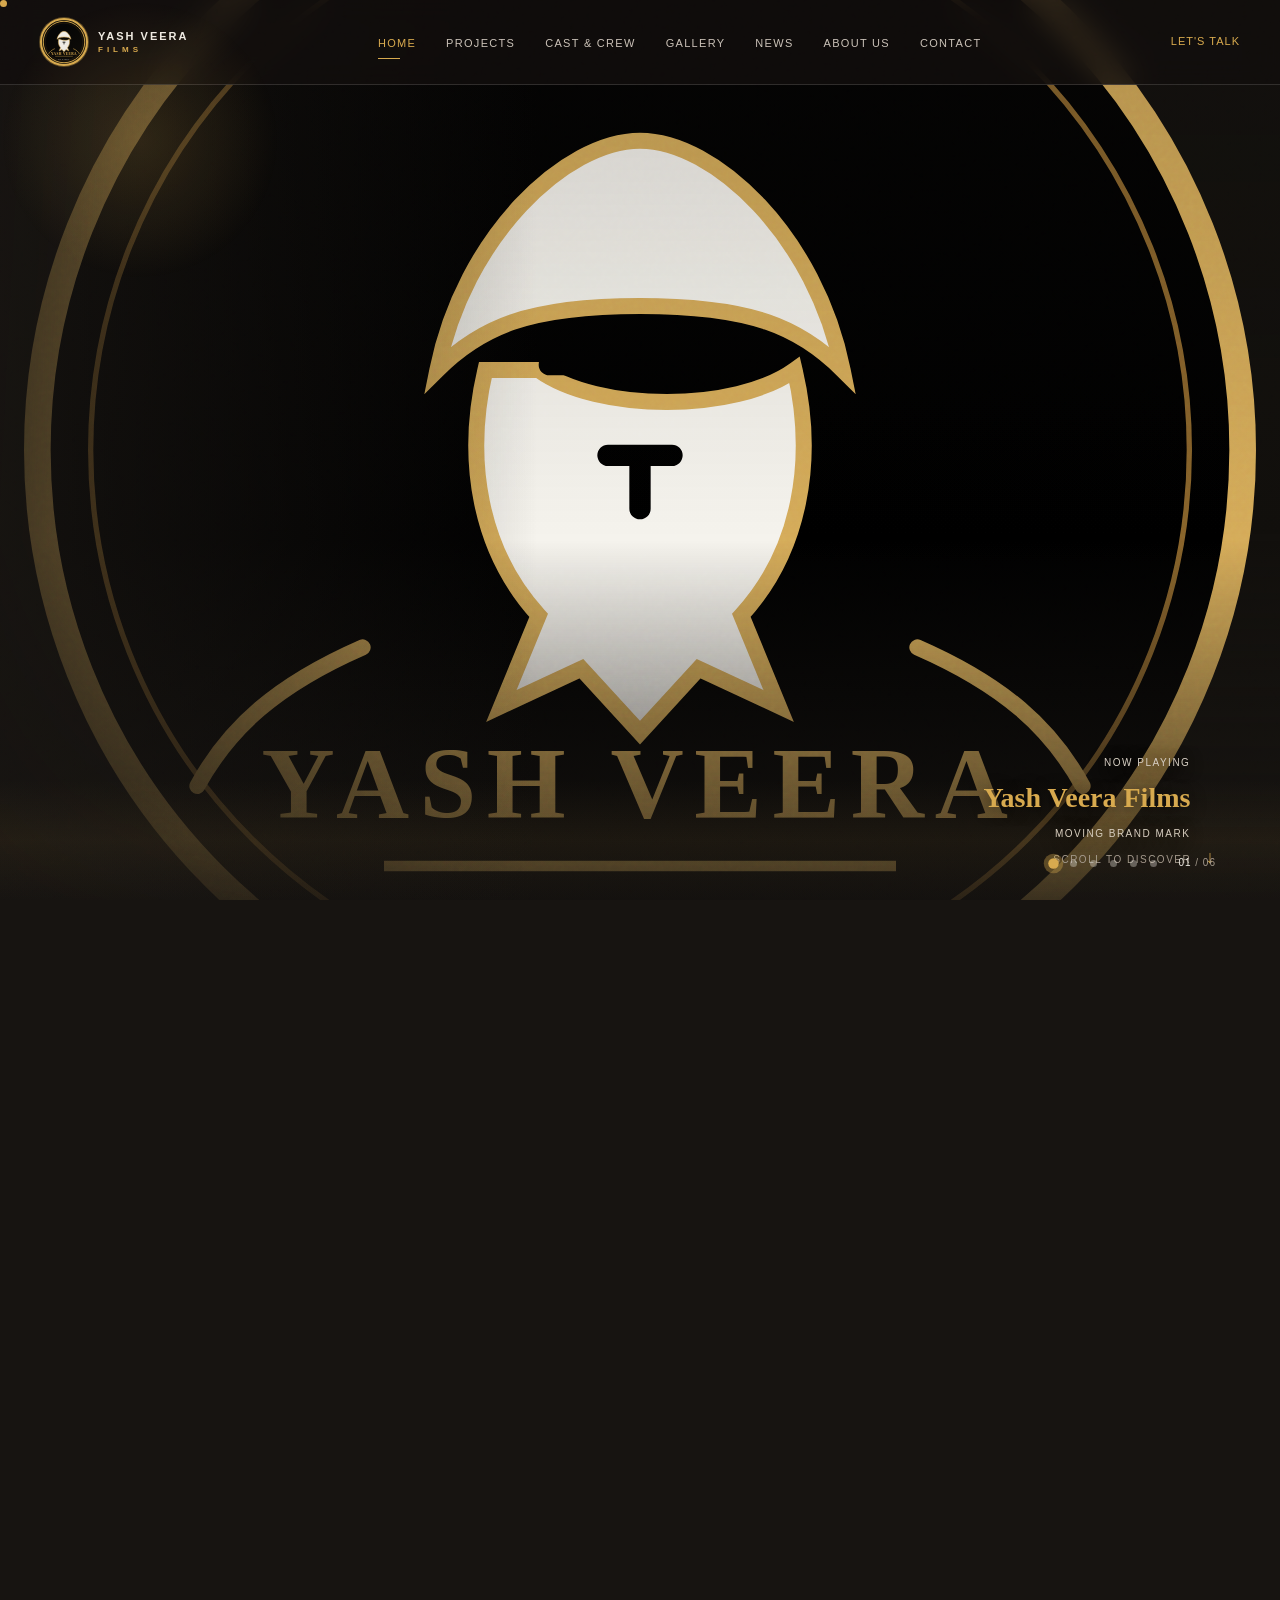
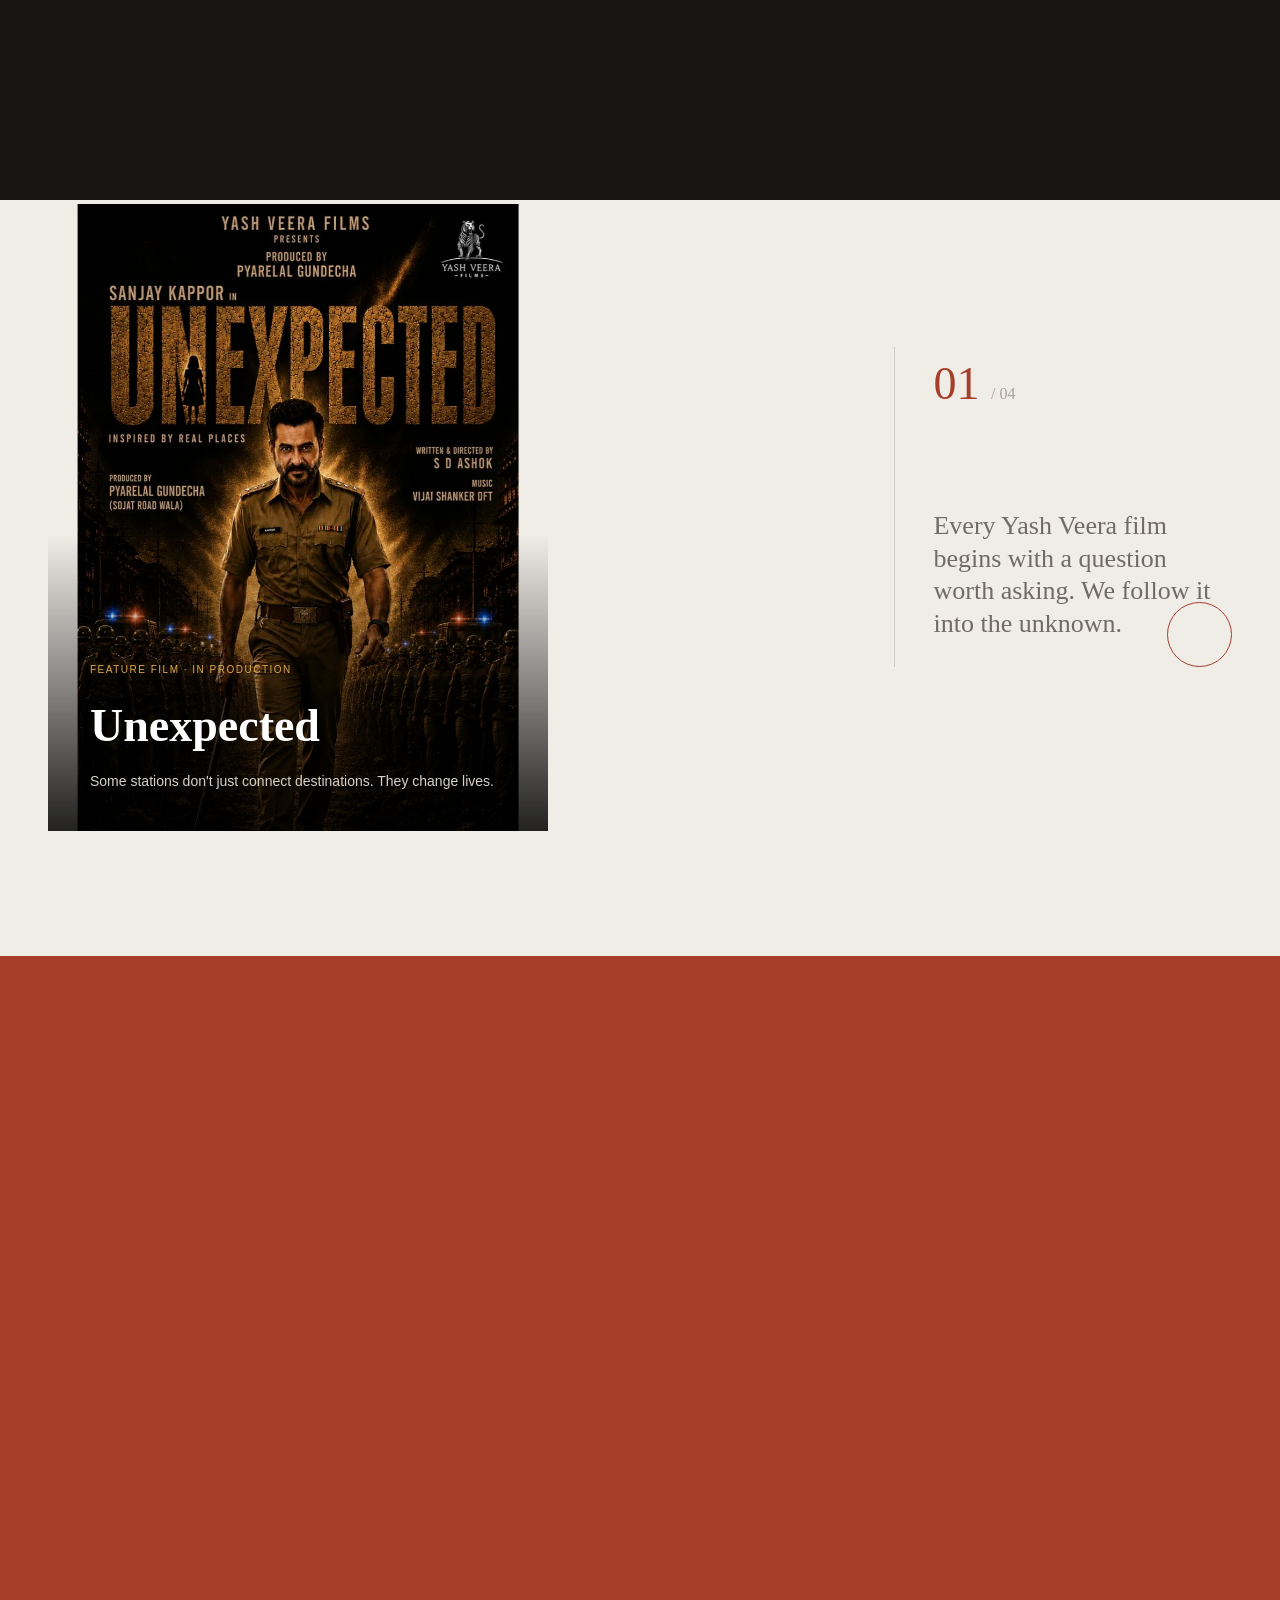
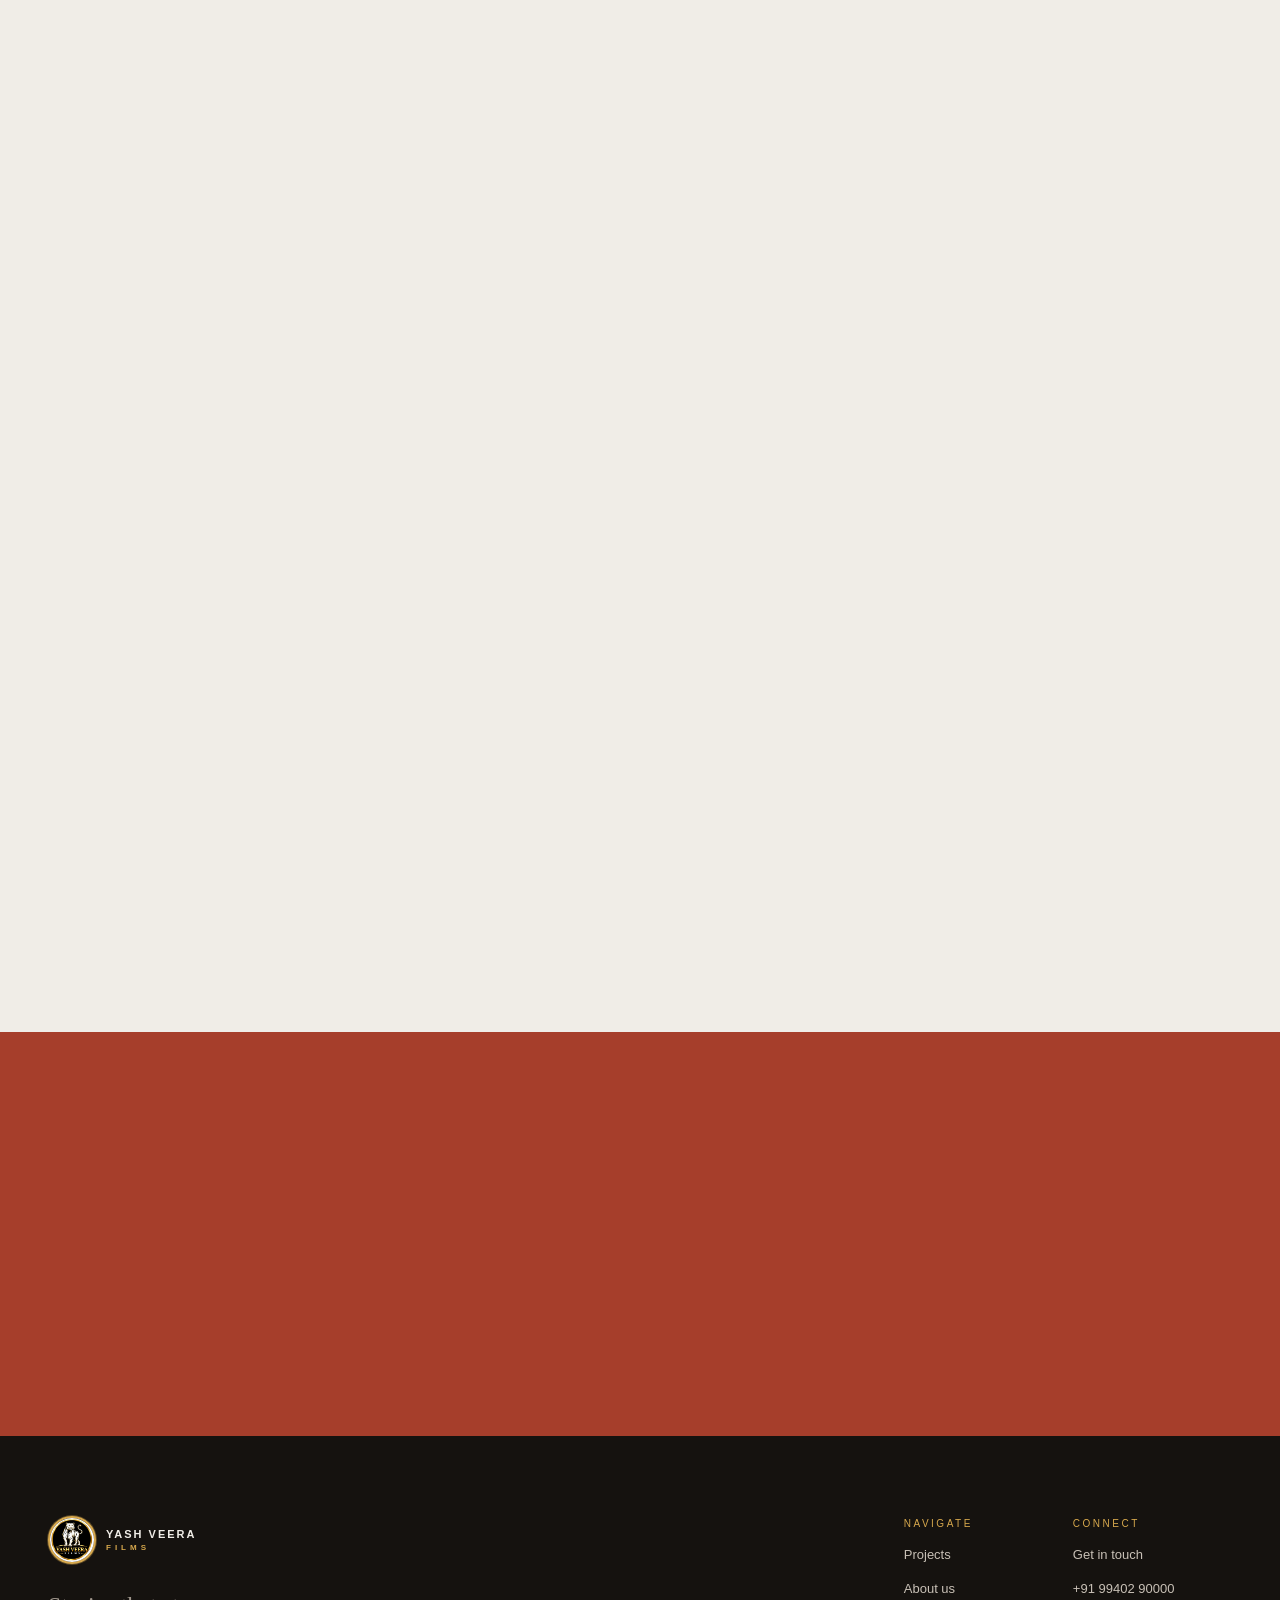
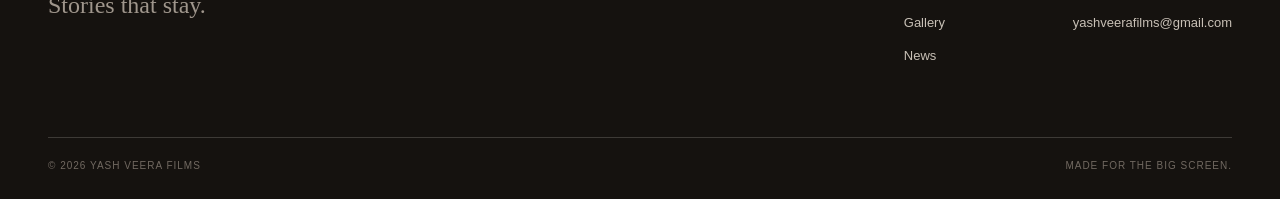
==== index.html @ 4c2dfd3a "Update image styles to fit without cropping" ====
<!DOCTYPE html>
<html lang="en">
<head>
    <meta charset="UTF-8">
    <meta name="viewport" content="width=device-width, initial-scale=1.0">
    <meta http-equiv="Content-Security-Policy" content="default-src 'self'; connect-src 'self' https://api.web3forms.com; style-src 'self' 'unsafe-inline' https://fonts.googleapis.com; font-src 'self' https://fonts.gstatic.com; img-src 'self' data:; media-src 'self'; script-src 'self' 'unsafe-inline';">
    <meta name="referrer" content="strict-origin-when-cross-origin">
    <!-- ═══ PRIMARY SEO ═══ -->
    <title>Yash Veera Films | #1 Indian Film Production Company Chennai | Pyarelal Gundecha</title>
    <meta name="description" content="Yash Veera Films — India's bold film production company founded by Pyarelal Gundecha, Chennai. Producing Tamil & Pan-India blockbusters: Unexpected (2026), Ratna, Balu Thambi Manasile, Expected ft. Esther Anil. Stories that stay.">
    <meta name="keywords" content="Indian film production company, film production company India, Tamil film production company Chennai, best film production company India, top film production company India, Yash Veera Films, yashveerafilms, Pyarelal Gundecha, Pyarelal Gundecha producer Chennai, Pan-India film producer, Tamil film producer, Tamil Film Producers Council, IMPPA member, Unexpected film 2026, Expected film Esther Anil, Ratna Tamil film 1998, Balu Thambi Manasile, Sanjay Kapoor film 2026, Vairamuthu lyricist, Vijay Shankar music director, Ashok SD director, Garudavega Anji cinematographer, Esther Anil new film, Spencer Plaza Chennai production house, Indian cinema 2026, Pan India films, stories that stay">
    <meta name="author" content="Yash Veera Films">
    <meta name="robots" content="index, follow, max-snippet:-1, max-image-preview:large, max-video-preview:-1">
    <meta name="googlebot" content="index, follow, max-snippet:-1, max-image-preview:large, max-video-preview:-1">
    <!-- ═══ GEO ═══ -->
    <meta name="geo.region" content="IN-TN">
    <meta name="geo.placename" content="Chennai, Tamil Nadu, India">
    <meta name="geo.position" content="13.0613;80.2733">
    <meta name="ICBM" content="13.0613, 80.2733">
    <!-- ═══ OPEN GRAPH ═══ -->
    <meta property="og:title" content="Yash Veera Films | Indian Film Production Company | Chennai">
    <meta property="og:description" content="Yash Veera Films — leading Indian film production company founded by Pyarelal Gundecha, producing bold Tamil & Pan-India feature films. Stories that stay.">
    <meta property="og:image" content="https://yashveerafilms.com/assets/images/brand/yash-veera-films-logo.webp">
    <meta property="og:image:width" content="1200">
    <meta property="og:image:height" content="630">
    <meta property="og:image:alt" content="Yash Veera Films — Indian Film Production Company, Chennai">
    <meta property="og:type" content="website">
    <meta property="og:site_name" content="Yash Veera Films">
    <meta property="og:locale" content="en_IN">
    <meta property="og:url" content="https://yashveerafilms.com/">
    <!-- ═══ TWITTER ═══ -->
    <meta name="twitter:card" content="summary_large_image">
    <meta name="twitter:site" content="@yashveerafilms">
    <meta name="twitter:title" content="Yash Veera Films | Indian Film Production Company | Chennai">
    <meta name="twitter:description" content="Yash Veera Films — leading Indian film production company founded by Pyarelal Gundecha. Bold Tamil & Pan-India cinema.">
    <meta name="twitter:image" content="https://yashveerafilms.com/assets/images/brand/yash-veera-films-logo.webp">
    <meta name="twitter:image:alt" content="Yash Veera Films logo">
    <link rel="canonical" href="https://yashveerafilms.com/">
    <!-- ═══ STRUCTURED DATA ═══ -->
    <script type="application/ld+json">
    {
      "@context": "https://schema.org",
      "@graph": [
        {
          "@type": ["Organization", "LocalBusiness"],
          "@id": "https://yashveerafilms.com/#organization",
          "name": "Yash Veera Films",
          "alternateName": ["yashveerafilms", "Yash Veera Film", "YVF"],
          "url": "https://yashveerafilms.com",
          "logo": {
            "@type": "ImageObject",
            "url": "https://yashveerafilms.com/assets/images/brand/yash-veera-films-logo.webp",
            "width": 400,
            "height": 400
          },
          "image": "https://yashveerafilms.com/assets/images/brand/yash-veera-films-logo.webp",
          "description": "Yash Veera Films is a leading Indian film production company founded by Pyarelal Gundecha in Chennai. We produce bold Tamil and Pan-India feature films — stories that stay.",
          "foundingDate": "1994",
          "numberOfEmployees": {"@type": "QuantitativeValue", "value": 30},
          "founder": {
            "@type": "Person",
            "@id": "https://yashveerafilms.com/about.html#pyarelal-gundecha",
            "name": "Pyarelal Gundecha",
            "jobTitle": "Film Producer & Founder",
            "description": "Pyarelal Gundecha is a veteran Indian film producer with 30+ years of experience, founder of Yash Veera Films, and Executive Committee Member of IMPPA and Tamil Film Producers Council.",
            "memberOf": [
              {"@type": "Organization", "name": "Indian Motion Picture Producers' Association", "alternateName": "IMPPA"},
              {"@type": "Organization", "name": "Tamil Film Producers Council"}
            ]
          },
          "address": {
            "@type": "PostalAddress",
            "streetAddress": "No.G 133, Ground Floor, Phase 3, Spencer Plaza, Anna Salai",
            "addressLocality": "Chennai",
            "addressRegion": "Tamil Nadu",
            "postalCode": "600002",
            "addressCountry": "IN"
          },
          "geo": {
            "@type": "GeoCoordinates",
            "latitude": 13.0613,
            "longitude": 80.2733
          },
          "telephone": "+91-99402-90000",
          "email": "yashveerafilms@gmail.com",
          "contactPoint": {
            "@type": "ContactPoint",
            "telephone": "+91-99402-90000",
            "email": "yashveerafilms@gmail.com",
            "contactType": "business inquiries",
            "availableLanguage": ["English", "Tamil", "Hindi"]
          },
          "areaServed": {"@type": "Country", "name": "India"},
          "knowsAbout": ["Film Production", "Tamil Cinema", "Pan-India Films", "Indian Cinema"],
          "hasOfferCatalog": {
            "@type": "OfferCatalog",
            "name": "Feature Films by Yash Veera Films",
            "itemListElement": [
              {"@type": "Movie", "name": "Ratna", "datePublished": "1998-05-07", "genre": "Action Drama", "inLanguage": "Tamil", "director": {"@type": "Person", "name": "Ilanchezhiyan"}},
              {"@type": "Movie", "name": "Unexpected", "datePublished": "2026", "genre": "Drama", "director": {"@type": "Person", "name": "Ashok S.D."}, "actor": {"@type": "Person", "name": "Sanjay Kapoor"}},
              {"@type": "Movie", "name": "Balu Thambi Manasile", "genre": "Romance", "inLanguage": "Tamil"},
              {"@type": "Movie", "name": "Expected", "genre": "Drama", "actor": {"@type": "Person", "name": "Esther Anil"}, "director": {"@type": "Person", "name": "S D Ashok"}}
            ]
          },
          "sameAs": [
            "https://yashveerafilms.com"
          ]
        },
        {
          "@type": "WebSite",
          "@id": "https://yashveerafilms.com/#website",
          "url": "https://yashveerafilms.com",
          "name": "Yash Veera Films",
          "description": "Official website of Yash Veera Films — Indian film production company, Chennai",
          "publisher": {"@id": "https://yashveerafilms.com/#organization"},
          "inLanguage": "en-IN",
          "potentialAction": {
            "@type": "SearchAction",
            "target": {"@type": "EntryPoint", "urlTemplate": "https://yashveerafilms.com/news.html?q={search_term_string}"},
            "query-input": "required name=search_term_string"
          }
        },
        {
          "@type": "WebPage",
          "@id": "https://yashveerafilms.com/#webpage",
          "url": "https://yashveerafilms.com/",
          "name": "Yash Veera Films | #1 Indian Film Production Company Chennai",
          "isPartOf": {"@id": "https://yashveerafilms.com/#website"},
          "about": {"@id": "https://yashveerafilms.com/#organization"},
          "description": "Yash Veera Films — India's bold film production company producing Tamil and Pan-India cinema from Chennai.",
          "breadcrumb": {
            "@type": "BreadcrumbList",
            "itemListElement": [{"@type": "ListItem", "position": 1, "name": "Home", "item": "https://yashveerafilms.com/"}]
          },
          "inLanguage": "en-IN",
          "dateModified": "2026-09-22"
        },
        {
          "@type": "FAQPage",
          "mainEntity": [
            {
              "@type": "Question",
              "name": "Who is the founder of Yash Veera Films?",
              "acceptedAnswer": {"@type": "Answer", "text": "Yash Veera Films was founded by Pyarelal Gundecha, a veteran Indian film producer with over 30 years of experience based in Chennai, Tamil Nadu."}
            },
            {
              "@type": "Question",
              "name": "What films has Yash Veera Films produced?",
              "acceptedAnswer": {"@type": "Answer", "text": "Yash Veera Films has produced Tamil and Pan-India feature films including Ratna (1998), Unexpected (2026 — starring Sanjay Kapoor), Balu Thambi Manasile, and the upcoming Expected starring Esther Anil."}
            },
            {
              "@type": "Question",
              "name": "Where is Yash Veera Films located?",
              "acceptedAnswer": {"@type": "Answer", "text": "Yash Veera Films is located at No.G 133, Ground Floor, Phase 3, Spencer Plaza, Anna Salai, Chennai - 600002, Tamil Nadu, India."}
            },
            {
              "@type": "Question",
              "name": "What is the upcoming film from Yash Veera Films?",
              "acceptedAnswer": {"@type": "Answer", "text": "The upcoming film from Yash Veera Films is Unexpected (2026), starring Sanjay Kapoor, directed by Ashok S.D., with music by Vijay Shankar and cinematography by Garudavega Anji. Shooting began 26 September 2026 in Uttarakhand."}
            },
            {
              "@type": "Question",
              "name": "How can I contact Yash Veera Films?",
              "acceptedAnswer": {"@type": "Answer", "text": "You can contact Yash Veera Films at +91 99402 90000 or yashveerafilms@gmail.com. Office: Spencer Plaza, Anna Salai, Chennai - 600002."}
            }
          ]
        }
      ]
    }
    </script>
    <link rel="preconnect" href="https://fonts.googleapis.com">
    <link rel="preconnect" href="https://fonts.gstatic.com" crossorigin>
    <link rel="preload" href="assets/video/logo-video.mp4" as="video" type="video/mp4">
    <link rel="preload" href="assets/images/hero/ester-anil-landscape.jpg" as="image">
    <link rel="preload" href="assets/images/hero/hero-1.webp" as="image">
    <link href="https://fonts.googleapis.com/css2?family=DM+Sans:wght@400;500;700&family=Playfair+Display:wght@600;700;800&display=swap" rel="stylesheet">
    <link rel="stylesheet" href="assets/css/styles.css">
    <link rel="icon" type="image/webp" href="assets/images/brand/favicon.webp">
    <link rel="alternate" hreflang="en-in" href="https://yashveerafilms.com/">
    <link rel="alternate" hreflang="x-default" href="https://yashveerafilms.com/">
</head>
<body class="home-page">
    <div class="cinema-intro" id="cinema-intro" aria-hidden="true">
        <span>Yash Veera</span>
        <strong>Films</strong>
        <small>Stories that stay</small>
        <div class="cinema-intro-bar" aria-hidden="true"></div>
    </div>
    <div class="film-grain" aria-hidden="true"></div>
    <div class="scroll-progress" aria-hidden="true"></div>
    <div class="cursor-glow"></div><div class="cursor-dot"></div>

    <nav id="navbar" class="navbar">
        <div class="nav-container">
            <a href="index.html" class="logo" aria-label="Yash Veera Films home">
                <video class="brand-logo" autoplay muted loop playsinline poster="assets/images/brand/logo.svg" aria-label="Yash Veera Films logo">
                    <source src="assets/video/logo-video.mp4" type="video/mp4">
                </video>
                <strong>YASH VEERA<br><small>FILMS</small></strong>
            </a>
            <ul class="nav-links">
                <li><a class="active" href="index.html">Home</a></li>
                <li><a href="projects.html">Projects</a></li>
                <li><a href="cast.html">Cast & Crew</a></li>
                <li><a href="gallery.html">Gallery</a></li>
                <li><a href="news.html">News</a></li>
                <li><a href="about.html">About Us</a></li>
                <li><a href="contact.html">Contact</a></li>
            </ul>
            <a class="nav-mark" href="contact.html">Let's talk</a>
            <button class="menu-toggle" type="button" aria-label="Open menu" aria-expanded="false"><span></span><span></span></button>
        </div>
    </nav>

    <main>
        <section class="hero home-hero" id="home">
            <div class="hero-backdrop">
                <div class="hero-slides">
                    <div class="hero-slide active" data-title="Yash Veera Films" data-credit="Moving brand mark">
                        <video autoplay muted playsinline poster="assets/images/brand/logo.svg" aria-label="Yash Veera Films animated logo">
                            <source src="assets/video/logo-video.mp4" type="video/mp4">
                        </video>
                    </div>
                    <div class="hero-slide" data-title="Esther Anil — Upcoming Film by Yash Veera Films" data-credit="Starring Esther Anil">
                        <img src="assets/images/hero/ester-anil-landscape.jpg" alt="Esther Anil — upcoming film starring Esther Anil produced by Pyarelal Gundecha, Yash Veera Films">
                    </div>
                    <div class="hero-slide" data-title="Unexpected" data-credit="Now in production">
                        <img src="assets/images/hero/hero-1.webp" alt="Unexpected — Yash Veera Films Tamil feature film in production by producer Pyarelal Gundecha">
                    </div>
                    <div class="hero-slide" data-title="On set" data-credit="A world in the making">
                        <img src="assets/images/hero/hero-2.webp" alt="On set — Yash Veera Films production still from upcoming Indian cinema project">
                    </div>
                    <div class="hero-slide" data-title="" data-credit="Stories that stay">
                        <img src="assets/images/hero/hero-3.webp" alt="Behind the scenes — Yash Veera Films Indian film production, stories that stay">
                    </div>
                    <div class="hero-slide" data-title="" data-credit="A world in the making">
                        <img src="assets/images/hero/slider4.webp" alt="Yash Veera Films — a world in the making, Indian cinema production still">
                    </div>
                </div>
            </div>

            <!-- Hero copy — hidden on mobile via CSS -->
            <div class="hero-copy" id="hero-copy">
                <p class="eyebrow hero-eyebrow">Indian Cinema · Est. 1994</p>
                <h1 class="hero-headline">
                    <span class="hero-line" data-line="0">Stories</span>
                    <span class="hero-line" data-line="1">That <em>Stay.</em></span>
                </h1>
                <p class="hero-intro hero-intro-anim">Bold stories. Visionary filmmakers.<br>Cinema that leaves a mark.</p>
                <a class="text-link hero-cta-anim" href="projects.html">Explore our films <span>→</span></a>
            </div>

            <!-- Film label top-right -->
            <div class="hero-film-label" id="hero-film-label">
                <span>Now playing</span>
                <strong>Yash Veera Films</strong>
                <small>Moving brand mark</small>
            </div>

            <!-- Slide controls -->
            <div class="hero-controls" aria-label="Hero film slides">
                <button class="hero-dot active" data-slide="0" aria-label="Show animated Yash Veera Films logo"></button>
                <button class="hero-dot" data-slide="1" aria-label="Show Ester Anil Land Scape"></button>
                <button class="hero-dot" data-slide="2" aria-label="Show production image 1"></button>
                <button class="hero-dot" data-slide="3" aria-label="Show production image 2"></button>
                <button class="hero-dot" data-slide="4" aria-label="Show production image 3"></button>
                <button class="hero-dot" data-slide="5" aria-label="Show production image 4"></button>
                <span class="hero-counter">01 <i>/ 06</i></span>
            </div>
            <div class="hero-scroll">Scroll to discover <span>↓</span></div>
            <div class="hero-scanline" aria-hidden="true"></div>
        </section>

        <div class="marquee-strip" aria-hidden="true">
            <div class="marquee-track">
                <span>Yash Veera Films</span><span class="marquee-dot">◆</span>
                <span>Stories That Stay</span><span class="marquee-dot">◆</span>
                <span>Indian Cinema</span><span class="marquee-dot">◆</span>
                <span>Bold Vision</span><span class="marquee-dot">◆</span>
                <span>Original Stories</span><span class="marquee-dot">◆</span>
                <span>Unexpected</span><span class="marquee-dot">◆</span>
                <span>Ratna</span><span class="marquee-dot">◆</span>
                <span>Balu Thambi Manasile</span><span class="marquee-dot">◆</span>
                <span>Yash Veera Films</span><span class="marquee-dot">◆</span>
                <span>Stories That Stay</span><span class="marquee-dot">◆</span>
                <span>Indian Cinema</span><span class="marquee-dot">◆</span>
                <span>Bold Vision</span><span class="marquee-dot">◆</span>
                <span>Original Stories</span><span class="marquee-dot">◆</span>
                <span>Unexpected</span><span class="marquee-dot">◆</span>
                <span>Ratna</span><span class="marquee-dot">◆</span>
                <span>Balu Thambi Manasile</span><span class="marquee-dot">◆</span>
            </div>
        </div>

        <section class="trending-section section-pad" style="background: var(--ink);">
            <div class="container section-heading reveal">
                <div>
                    <p class="eyebrow" style="color: var(--red);">Trending Daily</p>
                    <h2 style="color: var(--paper);">What's <em>Hot</em></h2>
                </div>
                <a class="text-link" href="news.html" style="border-color: var(--red); color: var(--paper);">View all trends</a>
            </div>
            <div class="trending-grid container reveal-stagger">
                <a href="news.html" class="trending-card" target="_blank" rel="noopener">
                    <div class="trending-card-img">
                        <img loading="lazy" src="assets/images/news/WhatsApp%20Image%202026-09-24%20at%209.52.48%20AM.jpeg" alt="Pyarelal Gundecha Pan-Indian movie — 30-member crew heading from Chennai to Dehradun, Uttarakhand" style="object-fit: contain; object-position: center;">
                    </div>
                    <div class="trending-card-content">
                        <span class="trending-card-category">#1 Trending · Sept 22, 2026</span>
                        <h3>Pyarelal Gundecha's Pan-Indian Movie — 30-Member Crew Travels Chennai to Dehradun</h3>
                    </div>
                </a>
                <a href="news.html" class="trending-card">
                    <div class="trending-card-img">
                        <img loading="lazy" src="assets/images/news/gundecha-pyarelal-poster.jpeg" alt="Gundecha Pyarelal — Pyarelal Gundecha Sojat Road poster" style="object-fit: cover; object-position: center top;">
                    </div>
                    <div class="trending-card-content">
                        <span class="trending-card-category">#2 Trending · Sept 13, 2026</span>
                        <h3>Gundecha Pyarelal — The Man from Sojat Road</h3>
                    </div>
                </a>
                <a href="news.html" class="trending-card">
                    <div class="trending-card-img">
                        <img loading="lazy" src="assets/images/news/news-uttarakhand-permissions.jpeg" alt="Uttarakhand Permissions Team - Producer Pyarelal Gundecha, Director S. D. Ashok, Cinematographer GARUDAVEGA Anji, Permission Controller Ashok Chauhan, and Production Manager Sudeeshraj">
                    </div>
                    <div class="trending-card-content">
                        <span class="trending-card-category">#3 Trending</span>
                        <h3>Uttarakhand Schedule — Permissions & Locations Secured</h3>
                    </div>
                </a>
            </div>
        </section>

        <section class="release-section section-pad">
            <div class="container section-heading reveal">
                <div>
                    <p class="eyebrow">The latest frame</p>
                    <h2>Now showing</h2>
                </div>
                <a class="text-link" href="projects.html">View all projects</a>
            </div>
            <div class="release-grid container reveal-scale">
                <article class="release-feature">
                    <img loading="lazy" src="assets/images/films/unexpected-poster.webp" alt="Unexpected film poster">
                    <div class="release-caption">
                        <span>Feature film · In production</span>
                        <h3>Unexpected</h3>
                        <p>Some stations don't just connect destinations. They change lives.</p>
                    </div>
                </article>
                <div class="release-side">
                    <p class="number">01 <i>/ 04</i></p>
                    <p class="side-copy">Every Yash Veera film begins with a question worth asking. We follow it into the unknown.</p>
                    <a class="round-arrow" href="projects.html" aria-label="View Unexpected project"></a>
                </div>
            </div>
        </section>

        <section class="manifesto-section section-pad">
            <div class="manifesto-spotlight" aria-hidden="true"></div>
            <div class="container manifesto reveal">
                <h2>Yash Veera<br><em>Films.</em></h2>
                <p>From the first idea to the final cut, we build worlds with filmmakers who care about the details. Cinema should entertain you, surprise you, and leave a mark.</p>
                <a class="text-link" href="about.html">Meet Yash Veera Films</a>
            </div>
        </section>

        <section class="films-section section-pad" id="films">
            <div class="container section-heading reveal">
                <div>
                    <p class="eyebrow">A growing story</p>
                    <h2>Our films</h2>
                </div>
                <div class="filter-label">Feature films</div>
            </div>
            <div class="film-list container">
                <a class="film-row" href="projects.html">
                    <span class="film-no">01</span>
                    <img loading="lazy" src="assets/images/films/ratna-poster.webp" alt="Ratna film poster">
                    <div><h3>Ratna</h3><p>Drama · Feature film</p></div>
                    <span class="film-arrow">→</span>
                </a>
                <a class="film-row" href="projects.html">
                    <span class="film-no">02</span>
                    <img loading="lazy" src="assets/images/films/unexpected-poster.webp" alt="Unexpected film poster">
                    <div><h3>Unexpected</h3><p>Drama · Feature film</p></div>
                    <span class="film-arrow">→</span>
                </a>
                <a class="film-row" href="projects.html">
                    <span class="film-no">03</span>
                    <img loading="lazy" src="assets/images/films/balu-thambi-manasile-poster.webp" alt="Balu Thambi Manasile film poster">
                    <div><h3>Balu Thambi Manasile</h3><p>Romance · Feature film</p></div>
                    <span class="film-arrow">→</span>
                </a>
            </div>
        </section>

        <section class="studio-section section-pad">
            <div class="container studio-grid reveal">
                <div>
                    <p class="eyebrow">30 years of experience</p>
                    <h2>A house for<br><em>bold stories.</em></h2>
                </div>
                <div class="studio-copy">
                    <p class="studio-stat-line">
                        <strong class="counter-number" data-target="30" data-suffix="+">0+</strong>
                        <span class="studio-stat-label">Years of bold<br>Indian cinema</span>
                    </p>
                    <p>Yash Veera Films is an Indian production company creating original cinema with powerful stories, visionary filmmakers, and unforgettable characters.</p>
                    <a class="text-link" href="about.html">Discover our vision</a>
                </div>
            </div>
        </section>

        <section class="home-gallery-section section-pad">
            <div class="container section-heading reveal">
                <div>
                    <p class="eyebrow">Behind the frame</p>
                    <h2>On set</h2>
                </div>
                <a class="text-link" href="gallery.html">View full gallery</a>
            </div>
            <div class="film-strip-border container">
                <div class="home-gallery-grid reveal-stagger">
                    <a href="gallery.html">
                        <img loading="lazy" src="assets/images/gallery/production/meeting-amit-shah.jpg" alt="Pyarelal Gundecha meeting Shri Amit Shah" style="object-position: center 15%;">
                        <span>01</span>
                    </a>
                    <a href="gallery.html">
                        <img loading="lazy" src="assets/images/gallery/production/production-still-3.webp" alt="Behind the scenes production still" style="object-position: center center;">
                        <span>02</span>
                    </a>
                    <a href="gallery.html">
                        <img loading="lazy" src="assets/images/gallery/production/meeting-prashant-narayanan.jpeg" alt="Pyarelal Gundecha meeting actor Prashant Narayanan" style="object-position: center 15%;">
                        <span>03</span>
                    </a>
                    <a href="gallery.html">
                        <img loading="lazy" src="assets/images/gallery/production/honouring-cp-radhakrishnan.jpeg" alt="Pyarelal Gundecha honouring Shri C. P. Radhakrishnan" style="object-position: center center;">
                        <span>04</span>
                    </a>
                </div>
            </div>
        </section>

        <section class="people-section section-pad">
            <div class="container people-grid reveal">
                <div>
                    <p class="eyebrow">The people behind the picture</p>
                    <h2>Vision needs<br><em>a team.</em></h2>
                </div>
                <div class="people-copy">
                    <p>From directors and actors to every creator behind the camera, we bring talented people together to make ambitious ideas live.</p>
                    <a class="text-link" href="cast.html">Meet the cast & crew</a>
                </div>
            </div>
        </section>

        <section class="journal-section section-pad">
            <div class="container section-heading reveal">
                <div>
                    <p class="eyebrow">From the journal</p>
                    <h2>News & media</h2>
                </div>
                <a class="text-link" href="gallery.html">See the gallery</a>
            </div>
            <div class="journal-grid container reveal-stagger">
                <article>
                    <img loading="lazy" src="assets/images/films/ratna-poster.webp" alt="Ratna 1998 Tamil film poster — action drama directed by Ilanchezhiyan, starring Murali, produced by Yash Veera Films">
                    <p class="eyebrow">Behind the scenes · 12.08.24</p>
                    <h3>Finding the heart of Ratna</h3>
                    <a href="gallery.html" class="read-more">Read story</a>
                </article>
                <article>
                    <img loading="lazy" src="assets/images/films/balu-thambi-manasile-poster.webp" alt="Balu Thambi Manasile Tamil romance film poster — produced by Yash Veera Films, Pyarelal Gundecha">
                    <p class="eyebrow">Production notes · 04.06.24</p>
                    <h3>When a frame starts to feel like home</h3>
                    <a href="gallery.html" class="read-more">Read story</a>
                </article>
            </div>
        </section>

        <section class="home-contact-section">
            <div class="container home-contact reveal">
                <div>
                    <p class="eyebrow">Have a story to tell?</p>
                    <h2>Let's make<br><em>something lasting.</em></h2>
                </div>
                <a class="contact-circle" href="contact.html" aria-label="Contact Yash Veera Films"></a>
            </div>
        </section>
    </main>

    <footer>
        <div class="container footer-top">
            <div class="footer-brand">
                <a href="index.html" class="logo">
                    <img loading="lazy" class="brand-logo" src="assets/images/brand/yash-veera-films-logo.webp" alt="Yash Veera Films logo">
                    <strong>YASH VEERA<br><small>FILMS</small></strong>
                </a>
                <p>Stories that stay.</p>
            </div>
            <div class="footer-links">
                <div>
                    <p class="eyebrow">Navigate</p>
                    <a href="projects.html">Projects</a>
                    <a href="about.html">About us</a>
                    <a href="gallery.html">Gallery</a>
                    <a href="news.html">News</a>
                </div>
                <div>
                    <p class="eyebrow">Connect</p>
                    <a href="contact.html">Get in touch</a>
                    <a href="tel:+919940290000">+91 99402 90000</a>
                    <a href="mailto:yashveerafilms@gmail.com">yashveerafilms@gmail.com</a>
                </div>
            </div>
        </div>
        <div class="container footer-bottom">
            <span>© 2026 Yash Veera Films</span>
            <span>Made for the big screen.</span>
        </div>
    </footer>

    <div class="page-transition" id="page-transition" aria-hidden="true"></div>
    <script src="assets/js/script.js" defer></script>
</body>
</html>
---- assets/css/styles.css ----
:root {
    --ink: #171411;
    --paper: #f0ede7;
    --muted: #9f968c;
    --gold: #d7a84d;
    --red: #a63e2b;
    --line: rgba(240,237,231,.18);
    --body-text: #514b45;
    --glass-bg: rgba(23,20,17,.94);
    --glass-border: rgba(240,237,231,.14);
    --accent: #d7a84d;
}
/* Screen-reader only utility */
.sr-only { position: absolute; width: 1px; height: 1px; padding: 0; margin: -1px; overflow: hidden; clip: rect(0,0,0,0); white-space: nowrap; border: 0; }
* { box-sizing: border-box; margin: 0; padding: 0; }
/* Global image safety — prevents overflow on any screen size */
img { max-width: 100%; display: block; }
html { scroll-behavior: smooth; }
body { background: var(--ink); color: var(--paper); font-family: 'DM Sans', sans-serif; line-height: 1.6; overflow-x: hidden; }
a { color: inherit; text-decoration: none; }
 :focus-visible { outline: 2px solid var(--gold); outline-offset: 4px; }
.container { width: min(1200px, calc(100% - 96px)); margin: 0 auto; }
.navbar { background: rgba(17,14,12,.84); border-bottom: 1px solid rgba(240,237,231,.14); position: fixed; z-index: 20; top: 0; width: 100%; padding: 18px 0; transition: .35s ease; backdrop-filter: blur(14px); }
.navbar.scrolled, body:not(.home-page) .navbar { background: rgba(23,20,17,.94) !important; border-bottom: 1px solid var(--line); padding: 16px 0; backdrop-filter: blur(15px); }
.nav-container { width: min(1400px, calc(100% - 80px)); margin: auto; display: flex; align-items: center; justify-content: space-between; gap: 35px; }
.logo { display: flex; align-items: center; gap: 10px; color: var(--paper); }
.brand-logo { background: #050505; border: 2px solid var(--gold); border-radius: 50%; box-shadow: 0 0 0 1px rgba(215,168,77,.35), inset 0 0 12px rgba(215,168,77,.2); height: 48px; object-fit: cover; width: 48px; }
.logo > span { color: var(--gold); font-family: 'Playfair Display', serif; font-size: 25px; font-weight: 800; line-height: 1; }
.logo strong { font-size: 11px; line-height: 1.1; letter-spacing: 2px; }
.logo small { color: var(--gold); font-size: 8px; letter-spacing: 4px; }
.nav-links { display: flex; list-style: none; gap: 30px; }
.nav-links a { color: #c9c0b6; font-size: 11px; letter-spacing: 1.3px; position: relative; text-transform: uppercase; transition: color .2s; }
.nav-links a::after { background: var(--gold); bottom: -10px; content: ''; height: 1px; left: 0; position: absolute; transform: scaleX(0); transform-origin: left; transition: transform .25s ease; width: 22px; }
.nav-links a:hover::after, .nav-links a.active::after { transform: scaleX(1); }
.nav-links a:hover, .nav-links a.active { color: var(--gold); }
.nav-mark { color: var(--gold); font-size: 11px; letter-spacing: 1px; text-transform: uppercase; white-space: nowrap; }
.menu-toggle { background: transparent; border: 0; display: none; height: 30px; padding: 5px 0 5px 12px; width: 32px; }
.menu-toggle span { background: var(--gold); display: block; height: 1px; margin: 5px 0; width: 20px; }
.nav-mark span, .text-link span { font-size: 18px; margin-left: 7px; }
.hero { min-height: 0; position: relative; overflow: hidden; }
.home-hero { background: var(--ink); display: flex; align-items: flex-end; height: 100vh; height: 100svh; min-height: 100vh; padding-bottom: 0; }
.hero-backdrop { position: absolute; inset: 0; overflow: hidden; }
.hero-slides { height: 100%; overflow: hidden; position: absolute; right: 0; top: 0; width: 100%; }
.hero-slides::after { background: linear-gradient(90deg, rgba(23,20,17,.8), transparent 42%), linear-gradient(0deg, rgba(23,20,17,.82), transparent 40%, rgba(23,20,17,.18)); content: ''; inset: 0; pointer-events: none; position: absolute; z-index: 1; }
.hero-slide { height: 100%; inset: 0; opacity: 0; position: absolute; transform: translateX(5%); transition: opacity .7s ease, transform 1.1s cubic-bezier(.2,.7,.2,1); }
.hero-slide.active { opacity: 1; transform: translateX(0); }
.hero-slide img, .hero-slide video { background: var(--ink); display: block; filter: saturate(.85) contrast(1.05); height: 100%; object-fit: cover; object-position: center center; width: 100%; }
.hero-slide video { object-fit: cover; object-position: center center; }
.hero-slide.active img { animation: kenburns 10s ease-out forwards; }
.hero-slide:nth-child(2).active img { animation: kenburns-out 10s ease-out forwards; }
.hero-slide:nth-child(4).active img { animation: kenburns-pan 10s ease-out forwards; }
.hero-controls { align-items: center; bottom: 29px; display: flex; gap: 13px; left: auto; position: absolute; right: 5%; z-index: 2; }
.hero-dot { background: rgba(240,237,231,.35); border: 0; border-radius: 50%; cursor: pointer; height: 7px; padding: 0; transition: background .25s, transform .25s; width: 7px; }
.hero-dot.active { background: var(--gold); transform: scale(1.5); }
.hero-counter { color: var(--paper); font-size: 10px; letter-spacing: 1px; margin-left: 8px; }
.hero-counter i { color: var(--muted); font-style: normal; }
.hero-copy { bottom: 80px; left: max(48px, calc((100% - 1200px) / 2)); max-width: 520px; position: absolute; z-index: 3; display: none; }
.eyebrow { color: var(--gold); font-size: 10px; letter-spacing: 2.5px; text-transform: uppercase; }
h1, h2, h3 { font-family: 'Playfair Display', serif; }
h1 { max-width: 700px; font-size: clamp(52px, 6vw, 88px); line-height: .9; letter-spacing: -3px; margin: 18px 0 22px; }
h1 em, h2 em { color: var(--gold); font-style: italic; font-weight: 600; }
.hero-intro { color: #d7d0c7; font-size: 15px; max-width: 300px; line-height: 1.5; }
.text-link { border-bottom: 1px solid var(--gold); color: var(--paper); display: inline-block; font-size: 12px; letter-spacing: 1.2px; margin-top: 32px; padding-bottom: 10px; text-transform: uppercase; }
.text-link:hover { color: var(--gold); }
.hero-film-label { bottom: 58px; position: absolute; right: 7%; z-index: 2; display: flex; flex-direction: column; align-items: flex-end; text-align: right; text-shadow: 0 2px 16px rgba(0,0,0,.7); }
.hero-film-label span, .hero-film-label small { color: #d6cec3; font-size: 10px; letter-spacing: 1.5px; text-transform: uppercase; }
.hero-film-label strong { color: var(--gold); font-family: 'Playfair Display', serif; font-size: 28px; margin: 5px 0; }
.hero-scroll { bottom: 28px; color: var(--muted); font-size: 10px; letter-spacing: 1.5px; position: absolute; right: 5%; text-transform: uppercase; z-index: 1; }
.hero-scroll span { color: var(--gold); font-size: 18px; margin-left: 10px; }
.section-pad { padding: 125px 0; }
.release-section, .journal-section { background: var(--paper); color: var(--ink); }
.section-heading { align-items: flex-end; display: flex; justify-content: space-between; margin-bottom: 48px; }
.section-heading h2 { font-size: clamp(42px, 6vw, 78px); line-height: .95; margin-top: 15px; }
.release-grid { align-items: center; display: grid; gap: 75px; grid-template-columns: 1.6fr .7fr; }
.release-feature { aspect-ratio: 820 / 1280; height: min(72vh, 720px); justify-self: start; max-width: 500px; overflow: hidden; position: relative; width: 100%; }
.release-feature img { height: 100%; object-fit: contain; transition: transform .8s; width: 100%; }
.release-feature:hover img { transform: scale(1.04); }
.release-caption { background: linear-gradient(transparent, rgba(0,0,0,.86)); bottom: 0; color: white; padding: 120px 42px 38px; position: absolute; width: 100%; }
.release-caption span { color: var(--gold); font-size: 10px; letter-spacing: 1.5px; text-transform: uppercase; }
.release-caption h3 { font-size: 46px; margin: 8px 0; }
.release-caption p { color: #d8d1c9; font-size: 14px; }
.release-side { border-left: 1px solid #cfc9c1; min-height: 320px; padding-left: 38px; position: relative; }
.number { color: var(--red); font-family: 'Playfair Display', serif; font-size: 46px; }
.number i { color: #aaa198; font-size: 16px; font-style: normal; }
.side-copy { color: #716b64; font-family: 'Playfair Display', serif; font-size: 26px; line-height: 1.25; margin-top: 90px; }
.round-arrow { align-items: center; border: 1px solid var(--red); border-radius: 50%; bottom: 0; color: var(--red); display: flex; font-size: 22px; height: 65px; justify-content: center; position: absolute; right: 0; width: 65px; }
.manifesto-section { background: var(--red); }
.manifesto { max-width: 900px; }
.manifesto h2 { font-size: clamp(52px, 8vw, 106px); line-height: .94; margin: 22px 0 38px; }
.manifesto > p:not(.eyebrow) { color: #f1d9d1; font-size: 18px; line-height: 1.75; max-width: 520px; }
.manifesto .text-link { border-color: var(--paper); margin-top: 42px; }
.films-section { background: #25201c; }
.films-section .section-heading h2 { color: var(--paper); }
.studio-section { background: #e8e3db; color: var(--ink); }
.studio-grid, .people-grid { align-items: end; display: grid; gap: 12%; grid-template-columns: 1.05fr .95fr; }
.studio-section h2, .people-section h2 { font-size: clamp(48px, 7vw, 92px); line-height: .95; margin-top: 18px; }
.studio-section h2 em, .people-section h2 em { color: var(--red); }
.studio-copy, .people-copy { max-width: 430px; }
.studio-copy > p, .people-copy > p { color: #716a62; font-family: 'Playfair Display', serif; font-size: 23px; line-height: 1.35; }
.studio-copy .text-link, .people-copy .text-link { border-color: var(--red); color: var(--ink); }
.home-gallery-section { background: #25201c; }
.home-gallery-section .section-heading h2 { color: var(--paper); }
.home-gallery-grid { display: grid; gap: 16px; grid-template-columns: 1fr 1fr; grid-template-rows: unset; }
.home-gallery-grid a { aspect-ratio: 4 / 3; border-radius: 12px; box-shadow: 0 12px 35px rgba(0,0,0,0.4); overflow: hidden; position: relative; transition: transform 0.4s cubic-bezier(0.165, 0.84, 0.44, 1), box-shadow 0.4s cubic-bezier(0.165, 0.84, 0.44, 1); }
.home-gallery-grid a:first-child { grid-column: unset; height: unset; }
.home-gallery-grid img { background: #302923; position: absolute; inset: 0; height: 100%; width: 100%; object-fit: cover; object-position: center 20%; transition: transform .8s cubic-bezier(0.2, 0.8, 0.2, 1); }
.home-gallery-grid a:hover { box-shadow: 0 20px 45px rgba(0,0,0,0.65); transform: translateY(-6px); }
.home-gallery-grid a:hover img { transform: scale(1.05); }
.home-gallery-grid a::after { background: linear-gradient(0deg, rgba(0,0,0,.65), transparent 55%); content: ''; inset: 0; position: absolute; }
.home-gallery-grid span { bottom: 18px; color: var(--gold); font-size: 10px; left: 20px; letter-spacing: 2px; position: absolute; z-index: 1; }
.people-section { background: var(--paper); color: var(--ink); }
.people-section .eyebrow { color: var(--red); }
.home-contact-section { background: var(--red); color: var(--paper); padding: 100px 0; }
.home-contact { align-items: center; display: flex; justify-content: space-between; }
.home-contact h2 { font-size: clamp(48px, 7vw, 92px); line-height: .95; margin-top: 18px; }
.home-contact h2 em { color: #f5d2c8; }
.contact-circle { align-items: center; border: 1px solid #f0c5b8; border-radius: 50%; color: var(--paper); display: flex; font-size: 35px; height: 115px; justify-content: center; transition: background .3s, color .3s; width: 115px; }
.contact-circle:hover { background: var(--paper); color: var(--red); }
.filter-label { border-bottom: 1px solid var(--line); color: var(--muted); font-size: 11px; letter-spacing: 1px; padding: 10px 0; text-transform: uppercase; width: 150px; }
.filter-label span { color: var(--gold); float: right; font-size: 18px; }
.film-list { border-top: 1px solid var(--line); }
.film-row { align-items: center; border-bottom: 1px solid var(--line); display: grid; gap: 30px; grid-template-columns: 60px 115px 1fr 50px; min-height: 140px; transition: background .3s, padding .3s; }
.film-row:hover { background: rgba(215,168,77,.07); padding: 0 22px; }
.film-no { color: var(--gold); font-size: 11px; }
.film-row img { height: 95px; object-fit: cover; width: 115px; }
.film-row h3 { font-size: 32px; font-weight: 600; }
.film-row p { color: var(--muted); font-size: 11px; letter-spacing: 1px; margin-top: 5px; text-transform: uppercase; }
.film-arrow { color: var(--gold); font-size: 25px; text-align: right; }
.journal-grid { display: grid; gap: 45px; grid-template-columns: 1fr 1fr; }
.journal-grid article img { background: #e8e3db; display: block; filter: saturate(.7); height: min(58vh, 560px); object-fit: cover; object-position: center top; width: 100%; }
.journal-grid article .eyebrow { color: var(--red); margin-top: 25px; }
.journal-grid h3 { font-size: 31px; line-height: 1.1; margin: 12px 0; }
.read-more { border-bottom: 1px solid var(--red); color: var(--red); font-size: 11px; padding-bottom: 7px; text-transform: uppercase; }
footer { background: #15120f; padding: 80px 0 25px; }
.footer-top { display: flex; justify-content: space-between; }
.footer-brand p { color: var(--muted); font-family: 'Playfair Display', serif; font-size: 24px; margin-top: 22px; }
.footer-links { display: flex; gap: 100px; }
.footer-links div { display: flex; flex-direction: column; gap: 13px; }
.footer-links a { color: #c8c0b6; font-size: 13px; }
.footer-links a:hover { color: var(--gold); }
.footer-bottom { border-top: 1px solid var(--line); color: #716961; display: flex; font-size: 10px; justify-content: space-between; letter-spacing: 1px; margin-top: 70px; padding-top: 20px; text-transform: uppercase; }
/* FIX #4/#5: removed min-height from the generic section rule — it caused huge
   blank space on pages with multiple sections (gallery, about) and was overriding
   body-specific overrides with lower specificity. Each page's own section rules
   (below) set appropriate min-height where actually needed. */
body:not(.home-page) { padding-top: 110px; min-height: 100vh; }
body:not(.home-page) section { background: var(--paper); color: var(--ink); padding: 100px 0; }
body:not(.home-page) section h2 { color: var(--ink); font-size: clamp(44px, 7vw, 86px); margin-bottom: 45px; }
body:not(.home-page) .about-content { color: #625b54; font-family: 'Playfair Display', serif; font-size: 25px; line-height: 1.55; max-width: 780px; }
body:not(.home-page) footer { margin-top: 0; }
.contact-form { max-width: 700px; }
.contact-layout { align-items: start; display: grid; gap: 90px; grid-template-columns: .75fr 1.25fr; }
.contact-info { border-left: 1px solid #bbb3aa; display: flex; flex-direction: column; gap: 18px; padding-left: 28px; }
.contact-info a { color: var(--red); font-family: 'Playfair Display', serif; font-size: 22px; }
.contact-info address { color: #716a62; font-size: 15px; font-style: normal; line-height: 1.8; }
.contact-info a:hover { color: var(--gold); }
.form-group { margin-bottom: 28px; }
.form-group input, .form-group textarea { background: transparent; border: 0; border-bottom: 1px solid #bbb3aa; color: var(--ink); font: inherit; padding: 15px 0; width: 100%; }
.form-group textarea { resize: vertical; min-height: 120px; }
.form-group input:focus, .form-group textarea:focus { border-color: var(--red); outline: none; }
.btn-primary { background: var(--red); border: 1px solid transparent; color: white; cursor: pointer; font: inherit; padding: 17px 28px; text-transform: uppercase; }
.gallery-page { background: var(--ink); color: var(--paper); }
.gallery-intro { background: var(--ink); min-height: 430px; padding: 120px 0 80px; }
.gallery-intro-inner { align-items: flex-end; display: flex; justify-content: space-between; }
.gallery-intro h1 { font-size: clamp(58px, 8vw, 112px); margin: 22px 0 0; }
.gallery-intro h1 { color: var(--paper); }
.gallery-intro-note { border-left: 1px solid var(--line); margin-bottom: 10px; max-width: 285px; padding-left: 28px; }
.gallery-index { color: var(--gold); display: block; font-family: 'Playfair Display', serif; font-size: 30px; margin-bottom: 25px; }
.gallery-index i { color: var(--muted); font-family: 'DM Sans', sans-serif; font-size: 11px; font-style: normal; letter-spacing: 1px; }
.gallery-intro-note p { color: #c6beb4; font-size: 14px; line-height: 1.7; }
.gallery-showcase { background: #e8e3db; color: var(--ink); padding: 85px 0 125px; }
.gallery-heading { align-items: flex-end; display: flex; justify-content: space-between; margin-bottom: 38px; }
.gallery-heading .eyebrow { color: var(--red); }
.gallery-heading > p:last-child { color: #716a62; font-family: 'Playfair Display', serif; font-size: 18px; }
.gallery-grid { display: grid; gap: 24px; grid-template-columns: repeat(12, 1fr); grid-auto-rows: 95px; }
.gallery-item { background: #302923; border: 1px solid rgba(255,255,255,0.03); border-radius: 16px; box-shadow: 0 10px 30px rgba(0,0,0,0.35); cursor: pointer; display: block; grid-column: span 4; grid-row: span 4; overflow: hidden; padding: 0; position: relative; text-align: left; transition: transform 0.4s cubic-bezier(0.165, 0.84, 0.44, 1), box-shadow 0.4s cubic-bezier(0.165, 0.84, 0.44, 1), border-color 0.4s; }
.gallery-item-feature { grid-column: span 7; grid-row: span 7; }
.gallery-item-feature img { object-fit: contain; }
.gallery-item-wide { grid-column: span 5; grid-row: span 5; }
/* gallery-item-last fills the remaining 8 columns after a span-4 item */
.gallery-item-last { grid-column: span 8; }
.gallery-item::after { background: linear-gradient(0deg, rgba(10,8,7,.85), transparent 55%); content: ''; inset: 0; opacity: .72; position: absolute; transition: opacity .4s ease; }
.gallery-item img { display: block; height: 100%; object-fit: cover; transition: transform 0.8s cubic-bezier(0.2, 0.8, 0.2, 1), filter 0.4s ease; width: 100%; }
.gallery-item:hover, .gallery-item:focus-visible { border-color: rgba(215,168,77,0.3); box-shadow: 0 20px 45px rgba(0,0,0,0.6); transform: translateY(-8px); }
.gallery-item:hover img, .gallery-item:focus-visible img { filter: saturate(1.1); transform: scale(1.06); }
.gallery-item:hover::after, .gallery-item:focus-visible::after { opacity: .95; }
.gallery-caption { bottom: 0; color: var(--paper); display: grid; gap: 5px; left: 0; padding: 24px; position: absolute; right: 0; z-index: 1; }
.gallery-caption b { color: var(--gold); font-size: 10px; font-weight: 500; letter-spacing: 2px; }
.gallery-caption strong { font-family: 'Playfair Display', serif; font-size: 22px; font-weight: 600; }
.gallery-caption i { color: #c8c0b6; font-size: 9px; font-style: normal; letter-spacing: 1.5px; opacity: 0; text-transform: uppercase; transform: translateY(8px); transition: opacity .3s, transform .3s; }
.gallery-item:hover .gallery-caption i, .gallery-item:focus-visible .gallery-caption i { opacity: 1; transform: translateY(0); }
/* FIX #3: lightbox scrollable on desktop when image + description is taller
   than the viewport. Switch from align-items:center to flex-start + overflow-y:auto
   so the figure can scroll rather than being clipped. */
.gallery-lightbox { align-items: flex-start; background: rgba(11,9,8,.96); display: flex; inset: 0; justify-content: center; overflow-y: auto; padding: 60px 45px 45px; position: fixed; z-index: 50; }
.gallery-lightbox[hidden] { display: none; }
.gallery-lightbox figure { margin: 0 auto; max-width: 1100px; position: relative; width: 100%; }
.gallery-lightbox img { display: block; max-height: 78vh; max-width: 100%; object-fit: contain; }
.gallery-lightbox figcaption { color: var(--paper); display: grid; gap: 10px 18px; grid-template-columns: auto 1fr; padding-top: 15px; }
.gallery-lightbox figcaption span { color: var(--gold); font-size: 11px; letter-spacing: 2px; }
.gallery-lightbox figcaption strong { font-family: 'Playfair Display', serif; font-size: 22px; font-weight: 600; }
.gallery-lightbox figcaption p { color: #c8c0b6; font-size: 13px; grid-column: 2; line-height: 1.65; max-width: 820px; }
.lightbox-close { background: transparent; border: 1px solid var(--line); border-radius: 50%; color: var(--paper); cursor: pointer; font-size: 28px; height: 45px; line-height: 1; position: absolute; right: 35px; top: 30px; width: 45px; z-index: 1; }
.lightbox-close:hover { border-color: var(--gold); color: var(--gold); }
body.gallery-body { background: var(--ink); }
body.gallery-body section { min-height: 0; padding: 0; }
body.gallery-body .gallery-intro { background: var(--ink); min-height: 410px; padding: 95px 0 75px; }
body.gallery-body .gallery-showcase { padding: 85px 0 125px; }
/* About body — override generic section rule: no min-height, custom bg per section */
body.about-body { background: var(--ink); }
body.about-body section { min-height: 0 !important; padding: 0 !important; background: inherit; color: inherit; }
body.about-body .about-section { background: var(--paper); color: var(--ink); padding: 110px 0 125px !important; }
.about-layout { align-items: center; display: grid; gap: 9%; grid-template-columns: minmax(280px, .9fr) 1.1fr; }
/* FIX #9: about-visual sticky — use a clean sticky with correct top offset
   instead of top:130px which caused sticky to start too late and caused
   layout jumps. Only sticky on desktop (min-width:801px guard already below). */
.about-visual { align-self: start; aspect-ratio: 2 / 3; background: #241d18; overflow: hidden; position: relative; }
@media (min-width: 801px) {
    .about-visual { position: sticky; top: 130px; }
}
.about-visual::after { background: linear-gradient(0deg, rgba(12,9,7,.8), transparent 48%); content: ''; inset: 0; pointer-events: none; position: absolute; }
.about-visual img { display: block; height: 100%; object-fit: cover; transition: transform .8s cubic-bezier(.2,.7,.2,1); width: 100%; }
.about-visual:hover img { transform: scale(1.04); }
.about-visual-label { bottom: 0; color: var(--paper); display: flex; justify-content: space-between; left: 0; padding: 22px; position: absolute; right: 0; z-index: 1; }
.about-visual-label span { color: var(--gold); font-size: 10px; letter-spacing: 1.5px; }
.about-visual-label strong { font-family: 'Playfair Display', serif; font-size: 16px; font-weight: 600; }
.about-copy { max-width: 590px; }
.about-copy .eyebrow { color: var(--red); }
.about-copy h1 { color: var(--ink); font-size: clamp(56px, 8vw, 106px); line-height: .9; margin: 22px 0 30px; }
.about-copy h1 em { color: var(--red); }
.about-lead { color: #625b54; font-family: 'Playfair Display', serif; font-size: clamp(23px, 3vw, 32px); line-height: 1.25; margin-bottom: 30px; max-width: 540px; }
.about-experience { align-items: center; border-bottom: 1px solid #c9c1b8; border-top: 1px solid #c9c1b8; display: flex; gap: 16px; margin: 0 0 32px; padding: 13px 0; width: 210px; }
.about-experience strong { color: var(--red); font-family: 'Playfair Display', serif; font-size: 46px; font-weight: 600; line-height: 1; }
.about-experience span { color: #716a62; font-size: 10px; letter-spacing: 1.5px; line-height: 1.35; text-transform: uppercase; }
body.about-body .about-content { color: var(--body-text); font-family: 'DM Sans', sans-serif; font-size: 16px; line-height: 1.85; max-width: 640px; }
body.about-body .about-content p + p { margin-top: 16px; }
body.about-body .about-content h2 { color: var(--ink); font-family: 'Playfair Display', serif; font-size: clamp(25px, 3vw, 34px); line-height: 1.1; margin: 42px 0 18px; }
body.about-body .about-content h2:first-child { margin-top: 0; }
body.about-body .about-content .about-purpose { color: var(--red); font-family: 'Playfair Display', serif; font-size: 24px; line-height: 1.25; text-transform: uppercase; }
body.about-body .text-link { border-color: var(--red); color: var(--ink); margin-top: 32px; }
body.about-body .text-link:hover { color: var(--red); }
.associations-heading { color: var(--ink); font-family: 'Playfair Display', serif; font-size: 32px; line-height: 1.1; margin: 52px 0 22px; text-transform: uppercase; }
.association-list { border-top: 1px solid #c9c1b8; display: grid; grid-template-columns: 1fr 1fr; }
.association { border-bottom: 1px solid #c9c1b8; display: flex; flex-direction: column; gap: 5px; justify-content: center; min-height: 100px; padding: 18px 20px 18px 0; }
.association:nth-child(even) { border-left: 1px solid #c9c1b8; padding-left: 20px; }
.association strong { color: var(--ink); font-family: 'Playfair Display', serif; font-size: 22px; }
.association span { color: #716a62; font-size: 11px; letter-spacing: 1px; text-transform: uppercase; }
.association em { text-transform: none; }
.about-signature { background: var(--red); color: var(--paper); padding: 85px 0; min-height: 0 !important; }
body.about-body .about-signature { padding: 85px 0 !important; }
.about-signature .eyebrow { color: #f0c5b8; }
.about-signature p:last-child { font-family: 'Playfair Display', serif; font-size: clamp(42px, 7vw, 82px); line-height: .95; margin-top: 22px; }
.about-signature em { color: #f5d2c8; }
.about-signature-note { color: #f5d2c8; font-size: 14px; letter-spacing: 1px; margin-top: 28px; text-transform: uppercase; }
@media (max-width: 800px) {
    .home-hero { height: auto; aspect-ratio: 16 / 9; min-height: 200px; max-height: none; padding: 0; position: relative; margin-top: 77px; }
    .home-hero .hero-backdrop { position: absolute; inset: 0; height: 100%; width: 100%; }
    .home-hero .hero-copy { display: none; }
    .home-hero .hero-film-label { display: none; }
    .home-hero .hero-scroll { bottom: 12px; left: 14px; font-size: 8px; }
    .home-hero .hero-controls { bottom: 12px; right: 14px; }
    .home-hero .brand-logo { height: 42px; width: 42px; }
    .navbar .nav-mark { font-size: 9px; letter-spacing: .8px; }
}
@media (max-width: 800px) {
    body.about-body .about-section { padding: 70px 0 80px; }
    .about-layout { display: block; }
    .about-visual { margin-bottom: 50px; position: relative; top: auto; }
    .about-copy h1 { margin-top: 18px; }
    body.about-body .about-content { font-size: 15px; line-height: 1.8; max-width: none; }
    .about-signature { padding: 65px 0; }
}
@media (max-width: 800px) {
    .associations-heading { font-size: 27px; margin-top: 40px; }
    .association-list { display: block; }
    .association:nth-child(even) { border-left: 0; padding-left: 0; }
}
.cursor-glow, .cursor-dot { display: none; }
@media (max-width: 800px) { .container { width: min(100% - 40px, 600px); } .nav-container { width: calc(100% - 40px); } .nav-links { background: rgba(17,14,12,.98); border-top: 1px solid var(--line); display: none; flex-direction: column; gap: 0; left: 0; padding: 12px 20px; position: absolute; top: 77px; width: 100%; } .nav-links.open { display: flex; } .nav-links li { border-bottom: 1px solid var(--line); padding: 14px 0; } .nav-mark { margin-left: auto; } .menu-toggle { display: block; } .home-hero { display: block; height: auto; aspect-ratio: 16 / 9; min-height: 200px; max-height: none; padding-top: 0; margin-top: 77px; } .hero-backdrop { bottom: 0; height: 100%; opacity: 1; top: 0; } .hero-slides { border: 0; height: 100%; opacity: 1; right: 0; top: 0; width: 100%; } .hero-slide video { object-fit: cover; object-position: center center; } .hero-slide img { object-fit: cover; object-position: center center; } .hero-copy { display: none; } .hero-film-label { display: none; } .hero-controls { bottom: 10px; right: 12px; } .hero-scroll { bottom: 10px; left: 12px; right: auto; top: auto; font-size: 8px; } .section-pad { padding: 80px 0; } .section-heading { align-items: flex-start; flex-direction: column; gap: 25px; } .section-heading .text-link { margin-top: 0; } .release-grid { display: block; } .release-feature { height: 430px; } .release-side { border-left: 0; border-top: 1px solid #cfc9c1; margin-top: 35px; min-height: 260px; padding: 25px 0 0; } .side-copy { margin-top: 35px; max-width: 350px; } .film-row { gap: 12px; grid-template-columns: 25px 75px 1fr 20px; min-height: 105px; } .film-row img { height: 72px; width: 75px; } .film-row h3 { font-size: 21px; } .film-row p { font-size: 9px; } .journal-grid { grid-template-columns: 1fr; } .journal-grid article img { height: 220px; } .gallery-intro { min-height: 0; padding: 85px 0 65px; } .gallery-intro-inner, .gallery-heading { align-items: flex-start; flex-direction: column; gap: 35px; } .gallery-intro-note { margin: 0; } .gallery-showcase { padding: 65px 0 80px; } .gallery-grid { display: grid; gap: 12px; grid-auto-rows: 210px; grid-template-columns: 1fr 1fr; } .gallery-item, .gallery-item-feature, .gallery-item-wide, .gallery-item-last { grid-column: span 1; grid-row: span 1; } .gallery-item-feature { grid-column: span 2; grid-row: span 2; } .gallery-caption { padding: 15px; } .gallery-caption strong { font-size: 17px; } .gallery-caption i { display: none; } .gallery-lightbox { padding: 25px 20px; } .gallery-lightbox img { max-height: 72vh; } .gallery-lightbox figcaption { display: block; } .gallery-lightbox figcaption strong { display: block; margin-top: 5px; } .lightbox-close { right: 18px; top: 18px; } .footer-top { display: block; } .footer-links { gap: 50px; margin-top: 45px; } .footer-bottom { gap: 12px; line-height: 1.4; } body:not(.home-page) section { padding: 60px 0; } }

/* FIX #6: at mid-size desktop (801–1100px) the 12-column grid with span-7
   feature items was overflowing. Reduce to an 8-column grid at that breakpoint. */
@media (min-width: 801px) and (max-width: 1100px) {
    .gallery-grid { grid-template-columns: repeat(8, 1fr); grid-auto-rows: 80px; }
    .gallery-item { grid-column: span 4; grid-row: span 4; }
    .gallery-item-feature { grid-column: span 5; grid-row: span 5; }
    .gallery-item-wide { grid-column: span 4; grid-row: span 4; }
    .gallery-item-last { grid-column: span 4; }
}

/* Tablet: reduce oversized gallery intro hero */
@media (min-width: 801px) and (max-width: 1100px) {
    body.gallery-body .gallery-intro { min-height: 0 !important; padding: 55px 0 45px !important; }
    .gallery-intro h1 { font-size: clamp(42px, 6vw, 72px); }
    .gallery-intro-inner { gap: 24px; }
    .gallery-index { font-size: 22px; }
}
.projects-intro h2 { color: var(--paper); font-size: clamp(52px, 8vw, 100px); line-height: .95; margin: 20px 0; }
.projects-intro > p:last-child { color: var(--muted); font-size: 16px; }
.project-cards { display: grid; gap: 25px; grid-template-columns: repeat(3, 1fr); padding-bottom: 110px; }
.project-card { background: #302923; overflow: hidden; }
/* Uniform poster area — all film posters are portrait so 2:3 ratio fits them all */
.project-card .project-card-img {
    aspect-ratio: 2 / 3;
    overflow: hidden;
    position: relative;
    background: #1a1410;
}
.project-card img {
    display: block;
    position: absolute;
    inset: 0;
    width: 100%;
    height: 100%;
    object-fit: contain;        /* show full poster — no cropping */
    object-position: center;
    transition: transform .6s;
}
.project-card:hover img { transform: scale(1.04); }
.project-card > div { border-top: 1px solid var(--line); padding: 22px; }
.project-card h3 { color: var(--paper); font-size: 29px; margin: 8px 0 3px; }
.project-card > div > p:last-child { color: var(--muted); font-size: 11px; letter-spacing: 1px; text-transform: uppercase; }
.project-card > div > p.project-description { color: #c8c0b6; font-size: 13px; letter-spacing: 0; line-height: 1.7; margin-top: 20px; text-transform: none; }
.project-card > div > p.project-description a { color: var(--gold); text-decoration: underline; text-underline-offset: 3px; }
@media (max-width: 800px) { .project-cards { grid-template-columns: 1fr; padding-bottom: 60px; } }

@media (max-width: 800px) {
    .studio-grid, .people-grid { display: block; }
    .studio-copy, .people-copy { margin-top: 38px; }
    .studio-copy > p, .people-copy > p { font-size: 21px; }
    /* Tighten the gap and use a slightly taller ratio on small screens */
    .home-gallery-grid {
        gap: 10px;
        grid-template-columns: 1fr 1fr;
    }
    .home-gallery-grid a {
        aspect-ratio: 3 / 2;    /* slightly taller than 4:3 gives better crop on portrait photos */
    }
    .home-gallery-grid span { bottom: 13px; left: 14px; }
    .home-contact { align-items: flex-start; display: flex; gap: 40px; }
    .contact-circle { flex: 0 0 78px; font-size: 25px; height: 78px; width: 78px; }
}
@media (max-width: 800px) {
    .home-hero .hero-film-label strong { font-size: 20px; }
}
@media (max-width: 800px) {
    .gallery-showcase { padding-top: 55px; }
    .gallery-grid { align-items: stretch; grid-auto-rows: auto; }
    .gallery-item, .gallery-item-feature, .gallery-item-wide, .gallery-item-last { aspect-ratio: 4 / 5; grid-row: auto; }
    .gallery-item-feature { aspect-ratio: 944 / 1120; }
    .gallery-item img { object-position: center; }
    .gallery-caption { padding: 13px; }
    .gallery-caption strong { font-size: 15px; line-height: 1.15; }
    .gallery-caption b { font-size: 9px; }
}
/* FIX #5: gallery-body section overrides — ensure no min-height bleeds in
   from body:not(.home-page) section, and restore correct padding per section */
body.gallery-body section { min-height: 0 !important; padding: 0 !important; background: inherit; color: inherit; }
body.gallery-body .gallery-intro { background: var(--ink); color: var(--paper); min-height: 410px !important; padding: 95px 0 75px !important; }
body.gallery-body .gallery-showcase { background: #e8e3db; color: var(--ink); padding: 85px 0 125px !important; }
@media (max-width: 800px) {
    body.gallery-body .gallery-intro { min-height: 0 !important; padding: 60px 0 45px !important; }
    body.gallery-body .gallery-showcase { padding: 45px 0 80px !important; }
    body.gallery-body .gallery-grid { grid-template-columns: repeat(2, minmax(0, 1fr)); width: 100%; }
    body.gallery-body .gallery-item { grid-column: span 1; max-width: 100%; min-width: 0; }
    body.gallery-body .gallery-item-feature { aspect-ratio: 4 / 3; grid-column: 1 / -1; }
}

@media (max-width: 800px) {
    body.gallery-body .gallery-item-feature { aspect-ratio: 944 / 1120; }
    body.gallery-body .gallery-item-feature img { object-fit: contain; }
}

@media (max-width: 800px) {
    /* FIX #3 mobile: lightbox already scrollable from base rule; adjust padding */
    .gallery-lightbox { padding: 60px 20px 35px; }
    .gallery-lightbox figure { max-width: 100%; }
    .gallery-lightbox img { max-height: 58vh; width: 100%; }
    .gallery-lightbox figcaption { gap: 9px 12px; }
    .gallery-lightbox figcaption strong { font-size: 20px; }
    .gallery-lightbox figcaption p { font-size: 13px; grid-column: 1 / -1; }
}

@media (max-width: 800px) {
    .journal-grid article img { height: auto; }
}

@media (max-width: 800px) {
    .contact-layout { gap: 55px; grid-template-columns: 1fr; }
    .contact-info { padding-left: 20px; }
}

@media (max-width: 800px) {
    footer { padding: 60px 0 22px; }
    .footer-top { display: block; }
    .footer-links { gap: 38px; margin-top: 48px; }
    .footer-links a { overflow-wrap: anywhere; }
    .footer-bottom { align-items: flex-start; flex-direction: column; gap: 8px; margin-top: 48px; }
}

@media (max-width: 800px) {
    .release-feature { aspect-ratio: 820 / 1280; height: auto; }
}

.film-grain {
    pointer-events: none;
    position: fixed;
    inset: 0;
    z-index: 80;
    opacity: .09;
    mix-blend-mode: overlay;
    background-image: url("data:image/svg+xml,%3Csvg viewBox='0 0 200 200' xmlns='http://www.w3.org/2000/svg'%3E%3Cfilter id='n'%3E%3CfeTurbulence type='fractalNoise' baseFrequency='.85' numOctaves='4' stitchTiles='stitch'/%3E%3C/filter%3E%3Crect width='100%25' height='100%25' filter='url(%23n)'/%3E%3C/svg%3E");
    animation: grain-shift 1.2s steps(4) infinite;
    will-change: transform;
    transform: translateZ(0);
}
.scroll-progress {
    background: var(--gold);
    height: 2px;
    left: 0;
    position: fixed;
    top: 0;
    transform-origin: left;
    transform: scaleX(0);
    width: 100%;
    z-index: 40;
}
.cinema-intro {
    align-items: center;
    background: #0a0807;
    color: var(--paper);
    display: flex;
    flex-direction: column;
    inset: 0;
    justify-content: center;
    letter-spacing: 6px;
    position: fixed;
    text-align: center;
    text-transform: uppercase;
    z-index: 120;
    transition: transform 1.05s cubic-bezier(.77,0,.18,1);
}
.cinema-intro span {
    color: var(--gold);
    font-size: 11px;
}
.cinema-intro strong {
    font-family: 'Playfair Display', serif;
    font-size: clamp(42px, 8vw, 92px);
    letter-spacing: -2px;
    line-height: .9;
    margin: 14px 0 18px;
    text-transform: none;
}
.cinema-intro small {
    color: var(--muted);
    font-size: 10px;
    letter-spacing: 4px;
}
.cinema-intro.done { transform: translateY(-110%); pointer-events: none; }
.reveal {
    opacity: 0;
    transform: translateY(36px);
    transition: opacity .9s cubic-bezier(.16,1,.3,1), transform .9s cubic-bezier(.16,1,.3,1);
}
.reveal.active { opacity: 1; transform: none; }
/* hero-copy, hero-film-label, hero-controls z-index already set in their base rules */
.round-arrow, .contact-circle, .nav-mark, .text-link, .btn-primary {
    transition: transform .35s cubic-bezier(.16,1,.3,1), background .3s, color .3s, border-color .3s;
}
.round-arrow:hover { background: var(--red); color: var(--paper); transform: rotate(45deg) scale(1.06); }
.contact-circle:hover { transform: rotate(45deg) scale(1.05); }
.project-card {
    transform-style: preserve-3d;
    transition: transform .45s cubic-bezier(.16,1,.3,1), box-shadow .45s;
}
.project-card:hover { box-shadow: 0 28px 60px rgba(0,0,0,.45); }
.association { transition: background .3s, padding-left .3s; }
.association:hover { background: rgba(215,168,77,.08); padding-left: 12px; }
body.projects-body,
body.cast-body,
body.contact-body { background: var(--ink); }
/* FIX #10: give inner sections real padding; remove min-height that caused
   blank space when content is shorter than the viewport */
body.projects-body section,
body.cast-body section,
body.contact-body section {
    background: var(--ink);
    color: var(--paper);
    padding: 80px 0 110px;
}
body.cast-body .about-content { color: #c8c0b6; max-width: none; }
body.cast-body .associations-heading,
body.cast-body h2 { color: var(--paper); }
body.cast-body .association { border-color: var(--line); }
body.cast-body .association strong { color: var(--paper); }
body.contact-body h2 { color: var(--paper); }
body.contact-body .form-group input,
body.contact-body .form-group textarea { color: var(--paper); border-color: rgba(240,237,231,.28); }
body.contact-body .contact-info { border-color: rgba(240,237,231,.28); }
@keyframes kenburns {
    from { transform: scale(1) translate(0, 0); }
    to { transform: scale(1.12) translate(-1%, -1%); }
}
@keyframes kenburns-out {
    from { transform: scale(1.1) translate(0, 0); }
    to { transform: scale(1) translate(1%, 1%); }
}
@keyframes kenburns-pan {
    from { transform: scale(1.05) translate(-2%, 0); }
    to { transform: scale(1.12) translate(2%, -1%); }
}
@keyframes grain-shift {
    0% { transform: translate(0, 0); }
    25% { transform: translate(-1%, 1%); }
    50% { transform: translate(1%, -1%); }
    75% { transform: translate(-1%, -2%); }
    100% { transform: translate(0, 0); }
}
@media (hover: hover) and (pointer: fine) {
    body.has-cursor { cursor: none; }
    body.has-cursor a,
    body.has-cursor button { cursor: none; }
    body.has-cursor input,
    body.has-cursor textarea { cursor: text; }
    .cursor-glow,
    .cursor-dot {
        display: block;
        pointer-events: none;
        position: fixed;
        top: 0;
        left: 0;
        z-index: 130;
        border-radius: 50%;
        will-change: transform;
    }
    .cursor-glow {
        background: radial-gradient(circle, rgba(215,168,77,.16) 0%, transparent 70%);
        height: 280px;
        width: 280px;
        transition: width .35s, height .35s, background .35s;
    }
    .cursor-dot {
        background: var(--gold);
        height: 7px;
        width: 7px;
    }
}
@media (prefers-reduced-motion: reduce) {
    html { scroll-behavior: auto; }
    .reveal, .hero-slide, .hero-slide.active img, .hero-slide:nth-child(2).active img, .hero-slide:nth-child(4).active img, .film-grain, .cinema-intro {
        animation: none !important;
        opacity: 1;
        transform: none;
        transition: none;
    }
    .cinema-intro { display: none; }
}

/* ============================================================
   PERFORMANCE OPTIMIZATIONS
   ============================================================ */

/* GPU-promote layers that animate frequently */
.hero-slide {
    will-change: opacity, transform;
}
.hero-slide img,
.hero-slide video {
    will-change: transform;
}
.scroll-progress {
    will-change: transform;
}
.cinema-intro {
    will-change: transform;
}
.reveal {
    will-change: opacity, transform;
}
/* Cursor uses CSS transform for positioning — promotes to own compositor layer */
.cursor-glow,
.cursor-dot {
    will-change: transform;
}

/* Contain paint for self-contained card/item components.
   Use paint only (not layout) so padding transitions on .film-row still work. */
.project-card,
.gallery-item,
.journal-grid article,
.home-gallery-grid a {
    contain: paint;
}

/* Skip rendering off-screen sections until they near the viewport.
   Only apply to sections that are never visible on first load.
   Avoid applying to .gallery-showcase since it appears near the top on gallery page. */
.manifesto-section,
.films-section,
.studio-section,
.home-gallery-section,
.people-section,
.journal-section,
.home-contact-section,
.about-signature {
    content-visibility: auto;
    contain-intrinsic-size: 0 600px;
}
/* release-section is the first visible content on home — never skip it */
.release-section {
    content-visibility: visible;
}
/* home-hero is always in view */
.home-hero {
    content-visibility: visible;
}


/* ============================================================
   HOMEPAGE ANIMATION UPGRADES
   ============================================================ */

/* ── Cinema intro loading bar ── */
.cinema-intro-bar {
    background: rgba(240,237,231,.15);
    border-radius: 2px;
    bottom: 52px;
    height: 2px;
    left: 50%;
    overflow: hidden;
    position: absolute;
    transform: translateX(-50%);
    width: 120px;
}
.cinema-intro-bar::after {
    animation: intro-bar-fill 1.45s cubic-bezier(.4,0,.2,1) forwards;
    background: var(--gold);
    content: '';
    display: block;
    height: 100%;
    transform: scaleX(0);
    transform-origin: left;
    width: 100%;
}
@keyframes intro-bar-fill {
    0%   { transform: scaleX(0); }
    100% { transform: scaleX(1); }
}

/* ── Hero scanline ── */
.hero-scanline {
    animation: scanline-move 6s linear infinite;
    background: linear-gradient(transparent, rgba(215,168,77,.06) 50%, transparent);
    height: 120px;
    left: 0;
    pointer-events: none;
    position: absolute;
    width: 100%;
    z-index: 2;
}
@keyframes scanline-move {
    0%   { top: -120px; }
    100% { top: 110%; }
}

/* ── Hero copy text animations ── */
/* base positioning already set above in original rules */

/* Eyebrow slide in */
.hero-eyebrow {
    opacity: 0;
    transform: translateY(14px);
    transition: opacity .6s ease .15s, transform .6s cubic-bezier(.16,1,.3,1) .15s;
}
.hero-copy-ready .hero-eyebrow {
    opacity: 1;
    transform: none;
}

/* Headline lines — each line clips up from below */
.hero-headline {
    overflow: hidden;
}
.hero-line {
    display: block;
    opacity: 0;
    transform: translateY(100%);
    transition: opacity .01s linear, transform .85s cubic-bezier(.16,1,.3,1);
}
.hero-line[data-line="0"] { transition-delay: .35s; }
.hero-line[data-line="1"] { transition-delay: .52s; }
.hero-copy-ready .hero-line {
    opacity: 1;
    transform: none;
}

/* Intro text & CTA */
.hero-intro-anim {
    opacity: 0;
    transform: translateY(18px);
    transition: opacity .7s ease .75s, transform .7s cubic-bezier(.16,1,.3,1) .75s;
}
.hero-cta-anim {
    opacity: 0;
    transform: translateY(18px);
    transition: opacity .7s ease .95s, transform .7s cubic-bezier(.16,1,.3,1) .95s;
}
.hero-copy-ready .hero-intro-anim,
.hero-copy-ready .hero-cta-anim {
    opacity: 1;
    transform: none;
}

/* Show hero copy on desktop only */
@media (min-width: 801px) {
    .hero-copy { display: block; }
    /* The mobile @media(max-width:800px) rule inside the big block also sets display:none which is fine */
}

/* ── Marquee ticker strip ── */
.marquee-strip {
    background: var(--gold);
    color: var(--ink);
    font-size: 11px;
    font-weight: 700;
    letter-spacing: 2px;
    overflow: hidden;
    padding: 13px 0;
    position: relative;
    text-transform: uppercase;
    white-space: nowrap;
    z-index: 5;
}
.marquee-track {
    animation: marquee-scroll 28s linear infinite;
    display: inline-block;
    will-change: transform;
}
.marquee-strip:hover .marquee-track {
    animation-play-state: paused;
}
.marquee-track span {
    display: inline-block;
    padding: 0 22px;
}
.marquee-track .marquee-dot {
    color: var(--red);
    font-size: 8px;
    padding: 0 4px;
    vertical-align: middle;
}
@keyframes marquee-scroll {
    0%   { transform: translateX(0); }
    100% { transform: translateX(-50%); }
}

/* ── Staggered reveal ── */
.reveal-stagger > * {
    opacity: 0;
    transform: translateY(30px);
    transition: opacity .7s cubic-bezier(.16,1,.3,1), transform .7s cubic-bezier(.16,1,.3,1);
}
.reveal-stagger.active > *:nth-child(1) { transition-delay: .05s; }
.reveal-stagger.active > *:nth-child(2) { transition-delay: .18s; }
.reveal-stagger.active > *:nth-child(3) { transition-delay: .31s; }
.reveal-stagger.active > *:nth-child(4) { transition-delay: .44s; }
.reveal-stagger.active > *:nth-child(5) { transition-delay: .57s; }
.reveal-stagger.active > * {
    opacity: 1;
    transform: none;
}

/* ── Scale-up reveal for the poster image ── */
.reveal-scale {
    opacity: 0;
    transform: scale(.94) translateY(20px);
    transition: opacity .9s cubic-bezier(.16,1,.3,1), transform .9s cubic-bezier(.16,1,.3,1);
}
.reveal-scale.active {
    opacity: 1;
    transform: scale(1) translateY(0);
}

/* ── Parallax on release poster ── */
.release-feature img {
    will-change: transform;
}

/* ── Counter number ── */
.studio-stat-line {
    align-items: baseline;
    display: flex;
    gap: 18px;
    margin-bottom: 22px;
    font-family: 'DM Sans', sans-serif;
    font-size: 0; /* collapse inherited size; children set their own */
}
.counter-number {
    color: var(--red);
    display: inline-block;
    font-family: 'Playfair Display', serif;
    font-size: clamp(64px, 9vw, 110px);
    font-weight: 700;
    line-height: 1;
    will-change: contents;
}
.studio-stat-label {
    color: #716a62;
    font-size: 11px;
    letter-spacing: 1.5px;
    line-height: 1.5;
    text-transform: uppercase;
}

/* ── Manifesto spotlight sweep ── */
.manifesto-section {
    position: relative;
    overflow: hidden;
}
.manifesto-spotlight {
    animation: spotlight-sweep 7s cubic-bezier(.4,0,.6,1) infinite;
    background: radial-gradient(ellipse 520px 380px at 50% 50%, rgba(255,255,255,.10), transparent 70%);
    inset: 0;
    pointer-events: none;
    position: absolute;
    z-index: 0;
}
.manifesto-section .container {
    position: relative;
    z-index: 1;
}
@keyframes spotlight-sweep {
    0%   { transform: translate(-30%, -20%) scale(1); opacity: .6; }
    35%  { transform: translate(20%, 10%) scale(1.15); opacity: 1; }
    70%  { transform: translate(-10%, 30%) scale(.9); opacity: .7; }
    100% { transform: translate(-30%, -20%) scale(1); opacity: .6; }
}

/* ── Film-strip border on gallery grid ── */
.film-strip-border {
    border-top: 8px solid transparent;
    border-bottom: 8px solid transparent;
    border-image: repeating-linear-gradient(
        90deg,
        var(--gold) 0px,
        var(--gold) 18px,
        transparent 18px,
        transparent 30px
    ) 1;
    animation: strip-pulse 2.5s ease-in-out infinite alternate;
    position: relative;
}
@keyframes strip-pulse {
    0%   { opacity: .35; }
    100% { opacity: .85; }
}

/* ── Reduced motion override ── */
@media (prefers-reduced-motion: reduce) {
    .film-strip-border { animation: none; opacity: .6; }
}

/* ── Page transition overlay ── */
/* FIX #7: overlay starts hidden below viewport; only animates on .exit */
.page-transition {
    background: var(--ink);
    inset: 0;
    pointer-events: none;
    position: fixed;
    transform: translateY(100%);
    /* No transition by default — snaps out instantly when .exit is removed */
    transition: none;
    z-index: 200;
}
.page-transition.exit {
    pointer-events: all;
    transform: translateY(0);
    /* Slide-in animation only plays when navigating away */
    transition: transform .55s cubic-bezier(.77,0,.18,1);
}

/* ── Film row entrance ── */
.film-list .film-row {
    opacity: 0;
    transform: translateX(-22px);
    /* keep the original hover transitions AND add entrance transitions */
    transition: opacity .6s cubic-bezier(.16,1,.3,1),
                transform .6s cubic-bezier(.16,1,.3,1),
                background .3s,
                padding .3s;
}
.film-list.active .film-row:nth-child(1) { transition-delay: .06s; }
.film-list.active .film-row:nth-child(2) { transition-delay: .18s; }
.film-list.active .film-row:nth-child(3) { transition-delay: .30s; }
.film-list.active .film-row {
    opacity: 1;
    transform: none;
}

/* ── Film row arrow pulse on hover ── */
.film-row .film-arrow {
    display: inline-block;
    transition: transform .3s cubic-bezier(.16,1,.3,1), color .2s;
}
.film-row:hover .film-arrow {
    transform: translateX(6px);
}

/* ── Hero film label slide-in ── */
.hero-film-label {
    animation: label-slide-in .8s cubic-bezier(.16,1,.3,1) 2.2s both;
}
@keyframes label-slide-in {
    from { opacity: 0; transform: translateY(16px); }
    to   { opacity: 1; transform: none; }
}

/* ── Hero scroll indicator bounce ── */
.hero-scroll {
    animation: scroll-bounce 2.2s ease-in-out infinite;
}
@keyframes scroll-bounce {
    0%, 100% { transform: translateY(0); }
    50%       { transform: translateY(5px); }
}

/* ── Hero dot active glow ── */
.hero-dot.active {
    box-shadow: 0 0 0 3px rgba(215,168,77,.35);
}

/* ── Reduced motion: strip all new animations ── */
@media (prefers-reduced-motion: reduce) {
    .cinema-intro-bar::after,
    .hero-scanline,
    .marquee-track,
    .manifesto-spotlight,
    .film-strip-border,
    .hero-scroll,
    .hero-film-label {
        animation: none !important;
    }
    .hero-eyebrow,
    .hero-line,
    .hero-intro-anim,
    .hero-cta-anim,
    .reveal-stagger > *,
    .reveal-scale,
    .film-list .film-row {
        opacity: 1 !important;
        transform: none !important;
        transition: none !important;
    }
    .page-transition { display: none; }
}

@media (max-width: 800px) {
    .hero-copy { display: none; }
    .hero-scanline { display: none; }
    .marquee-strip { font-size: 10px; padding: 10px 0; }
    .studio-stat-line { gap: 12px; }
    .counter-number { font-size: clamp(52px, 14vw, 80px); }
    .film-strip-border { border-top-width: 6px; border-bottom-width: 6px; }
}

/* ============================================================
   ABOUT — PARTNER / SPOUSE SECTION
   ============================================================ */
body.about-body .about-partner-section {
    background: #1a1512;
    color: var(--paper);
    padding: 110px 0 125px !important;
    min-height: 0 !important;
}
body.about-body .about-partner-section .about-copy .eyebrow {
    color: var(--gold);
}
body.about-body .about-partner-section .about-copy h1 {
    color: var(--paper);
}
body.about-body .about-partner-section .about-copy h1 em {
    color: var(--gold);
}
body.about-body .about-partner-section .about-lead {
    color: #c8c0b6;
}
body.about-body .about-partner-section .about-content {
    color: #a89f96;
    font-family: 'DM Sans', sans-serif;
    font-size: 16px;
    line-height: 1.85;
    max-width: 640px;
}
body.about-body .about-partner-section .about-content p + p {
    margin-top: 16px;
}
body.about-body .about-partner-section .about-content strong {
    color: var(--paper);
}
body.about-body .about-partner-section .about-visual {
    background: #241d18;
}
body.about-body .about-partner-section .about-visual-label span {
    color: var(--gold);
}
body.about-body .about-partner-section .about-visual-label strong {
    color: var(--paper);
}

@media (max-width: 800px) {
    body.about-body .about-partner-section {
        padding: 70px 0 80px;
    }
}

/* News Page UI */
.news-hero {
    padding: 140px 0 60px;
    background: var(--ink);
    color: var(--paper);
    position: relative;
    overflow: hidden;
}
.news-hero-content {
    position: relative;
    z-index: 2;
    display: flex;
    flex-direction: column;
    align-items: center;
    text-align: center;
    max-width: 800px;
    margin: 0 auto;
}
.news-hero h1 {
    font-size: clamp(42px, 8vw, 110px);
    line-height: 0.9;
    margin: 16px 0;
}
.news-hero p {
    font-size: clamp(14px, 2vw, 18px);
    color: var(--muted);
    max-width: 500px;
}
.news-grid-section {
    background: var(--ink);
}
.news-grid {
    display: grid;
    grid-template-columns: repeat(3, 1fr);
    gap: 32px;
    padding: 60px 0 120px;
}
.news-card {
    background: rgba(255, 255, 255, 0.02);
    border: 1px solid var(--glass-border);
    border-radius: 12px;
    overflow: hidden;
    transition: transform 0.4s cubic-bezier(0.2, 0.8, 0.2, 1), box-shadow 0.4s ease;
    display: flex;
    flex-direction: column;
    position: relative;
}
.news-card:hover {
    transform: translateY(-8px);
    box-shadow: 0 20px 40px rgba(0,0,0,0.4);
    border-color: rgba(215,168,77,.3);
}
.news-card-img {
    width: 100%;
    height: 220px;
    overflow: hidden;
    position: relative;
    flex-shrink: 0;
}
.news-card-img img {
    width: 100%;
    height: 100%;
    object-fit: cover;
    transition: transform 0.6s cubic-bezier(0.2, 0.8, 0.2, 1);
}
.news-card:hover .news-card-img img {
    transform: scale(1.08);
}
.news-number {
    position: absolute;
    top: 14px;
    left: 14px;
    z-index: 2;
    background: var(--gold);
    color: var(--ink);
    font-family: 'Playfair Display', serif;
    font-size: 13px;
    font-weight: 700;
    letter-spacing: 1.5px;
    line-height: 1;
    padding: 6px 10px;
    border-radius: 4px;
    box-shadow: 0 2px 10px rgba(0,0,0,0.45);
    pointer-events: none;
    user-select: none;
}
.news-card-content {
    padding: 28px;
    display: flex;
    flex-direction: column;
    flex-grow: 1;
}
.news-card-category {
    color: var(--gold);
    font-size: 10px;
    letter-spacing: 2px;
    text-transform: uppercase;
    margin-bottom: 12px;
    font-weight: 700;
}
.news-card h3 {
    font-size: clamp(18px, 2vw, 24px);
    line-height: 1.2;
    margin-bottom: 12px;
    color: var(--paper);
    font-family: 'Playfair Display', serif;
}
.news-card p {
    color: #a0978d;
    font-size: 14px;
    line-height: 1.6;
    margin-bottom: 20px;
    flex-grow: 1;
}
.news-quote {
    color: var(--gold);
    font-family: 'Playfair Display', serif;
    font-size: 15px;
    font-style: italic;
    margin: 12px 0 16px;
    padding-left: 14px;
    border-left: 2px solid var(--gold);
}
.news-card-footer {
    display: flex;
    justify-content: space-between;
    align-items: center;
    margin-top: auto;
    border-top: 1px solid rgba(255,255,255,0.05);
    padding-top: 16px;
    flex-wrap: wrap;
    gap: 10px;
}
.news-card-date {
    color: #888;
    font-size: 11px;
    letter-spacing: 1px;
    text-transform: uppercase;
}
.news-read-more {
    color: var(--gold);
    font-size: 11px;
    text-transform: uppercase;
    letter-spacing: 1px;
    font-weight: 600;
    display: inline-flex;
    align-items: center;
    gap: 5px;
    transition: color 0.3s;
}
.news-read-more:hover {
    color: #fff;
}
.news-read-more::after {
    content: '→';
    font-size: 14px;
    transition: transform 0.3s;
}
.news-read-more:hover::after {
    transform: translateX(4px);
}

/* Featured card — full width, image left / text right */
.news-featured {
    grid-column: 1 / -1;
    display: grid;
    grid-template-columns: 1fr 1fr;
    gap: 0;
    background: rgba(23, 20, 17, 0.8);
    border: 1px solid var(--glass-border);
    border-radius: 16px;
    overflow: hidden;
    min-height: 400px;
    max-height: 550px;
}
/* Image column — position:relative so the img can be absolute-filled */
.news-featured .news-card-img {
    position: relative;
    overflow: hidden;
    min-height: 400px;         /* same as card min-height so it never collapses */
}
.news-featured .news-card-img img {
    position: absolute;
    inset: 0;
    width: 100%;
    height: 100%;
    object-fit: cover;
    object-position: center top;
}
/* Poster images — show full poster with dark letterbox fill */
.news-featured.news-poster .news-card-img img {
    object-fit: contain;
    object-position: center;
    background: #0d0b09;
}
/* Pan-India crew image — center the shot */
.news-featured .news-pan-india-img img {
    object-fit: cover;
    object-position: center center;
}
.news-featured .news-card-content {
    padding: 50px 48px;
    display: flex;
    flex-direction: column;
    justify-content: center;
    overflow-y: auto;
}
.news-featured h3 {
    font-size: clamp(26px, 3.5vw, 44px);
}
.news-featured p {
    font-size: 15px;
}

/* Tablet: 2-column news grid */
@media (max-width: 1024px) {
    .news-grid {
        grid-template-columns: repeat(2, 1fr);
        gap: 24px;
        padding: 50px 0 100px;
    }
    .news-featured {
        grid-column: 1 / -1;
        grid-template-columns: 1fr 1fr;
        min-height: 360px;
        max-height: 480px;
    }
    .news-featured .news-card-img {
        min-height: 360px;
    }
    .news-featured .news-card-content {
        padding: 40px 36px;
    }
}

/* Mobile: single column, stacked featured card */
@media (max-width: 800px) {
    .news-hero {
        padding: 110px 0 50px;
    }
    .news-hero h1 {
        font-size: clamp(36px, 10vw, 60px);
        margin: 12px 0;
    }
    .news-hero p {
        font-size: 14px;
    }
    .news-grid {
        grid-template-columns: 1fr;
        gap: 20px;
        padding: 40px 0 80px;
    }
    .news-featured {
        grid-column: 1 / -1;
        grid-template-columns: 1fr;
        min-height: unset;
        max-height: none;
    }
    .news-featured .news-card-img {
        min-height: 260px;
        height: 260px;
    }
    .news-featured .news-card-img img {
        object-fit: cover;
        object-position: center top;
    }
    /* Poster cards: taller on mobile so the full poster is visible */
    .news-featured.news-poster .news-card-img {
        height: 340px;
        min-height: 340px;
    }
    .news-featured.news-poster .news-card-img img {
        object-fit: contain;
        object-position: center;
        background: #0d0b09;
    }
    .news-featured .news-card-content {
        padding: 28px 24px;
    }
    .news-featured h3 {
        font-size: clamp(22px, 6vw, 32px);
    }
    .news-card-img {
        height: 200px;
    }
    .news-card-content {
        padding: 22px 20px;
    }
    .news-quote {
        font-size: 14px;
    }
}

/* Trending Section UI */
.trending-grid {
    display: grid;
    grid-template-columns: repeat(3, 1fr);
    gap: 25px;
    padding: 0;
}
.trending-card {
    display: flex;
    align-items: center;
    background: rgba(255, 255, 255, 0.02);
    border: 1px solid var(--glass-border);
    border-radius: 8px;
    overflow: hidden;
    transition: transform 0.3s ease, border-color 0.3s ease;
    height: 160px;
}
.trending-card:hover {
    transform: translateY(-5px);
    border-color: rgba(215,168,77,.3);
    box-shadow: 0 10px 20px rgba(0,0,0,0.3);
}
.trending-card-img {
    width: 180px;
    height: 100%;
    flex-shrink: 0;
}
.trending-card-img img {
    width: 100%;
    height: 100%;
    object-fit: cover;
    object-position: center top;
}
.trending-card-content {
    padding: 15px 20px;
    flex-grow: 1;
    display: flex;
    flex-direction: column;
    justify-content: center;
}
.trending-card-category {
    color: var(--red);
    font-size: 9px;
    letter-spacing: 1.5px;
    text-transform: uppercase;
    margin-bottom: 6px;
    font-weight: 700;
}
.trending-card h3 {
    font-size: 15px;
    line-height: 1.3;
    margin-bottom: 0;
    color: var(--paper);
    font-family: 'Playfair Display', serif;
    display: -webkit-box;
    -webkit-line-clamp: 2;
    -webkit-box-orient: vertical;
    overflow: hidden;
}

@media (max-width: 900px) {
    .trending-grid {
        grid-template-columns: 1fr;
        gap: 16px;
    }
    /* When stacked vertically, release the fixed 160px card height */
    .trending-card {
        height: auto;
        min-height: 110px;
    }
    /* Shrink the thumbnail to a square-ish size so text has room */
    .trending-card-img {
        width: 130px;
        min-height: 110px;
        flex-shrink: 0;
    }
    .trending-card-img img {
        height: 100%;
        object-fit: cover;
        object-position: center;
    }
    .trending-card-content {
        padding: 12px 16px;
    }
    .trending-card h3 {
        font-size: 14px;
    }
}

@media (max-width: 480px) {
    /* On very small phones keep the image proportional */
    .trending-card-img {
        width: 110px;
        min-height: 100px;
    }
}
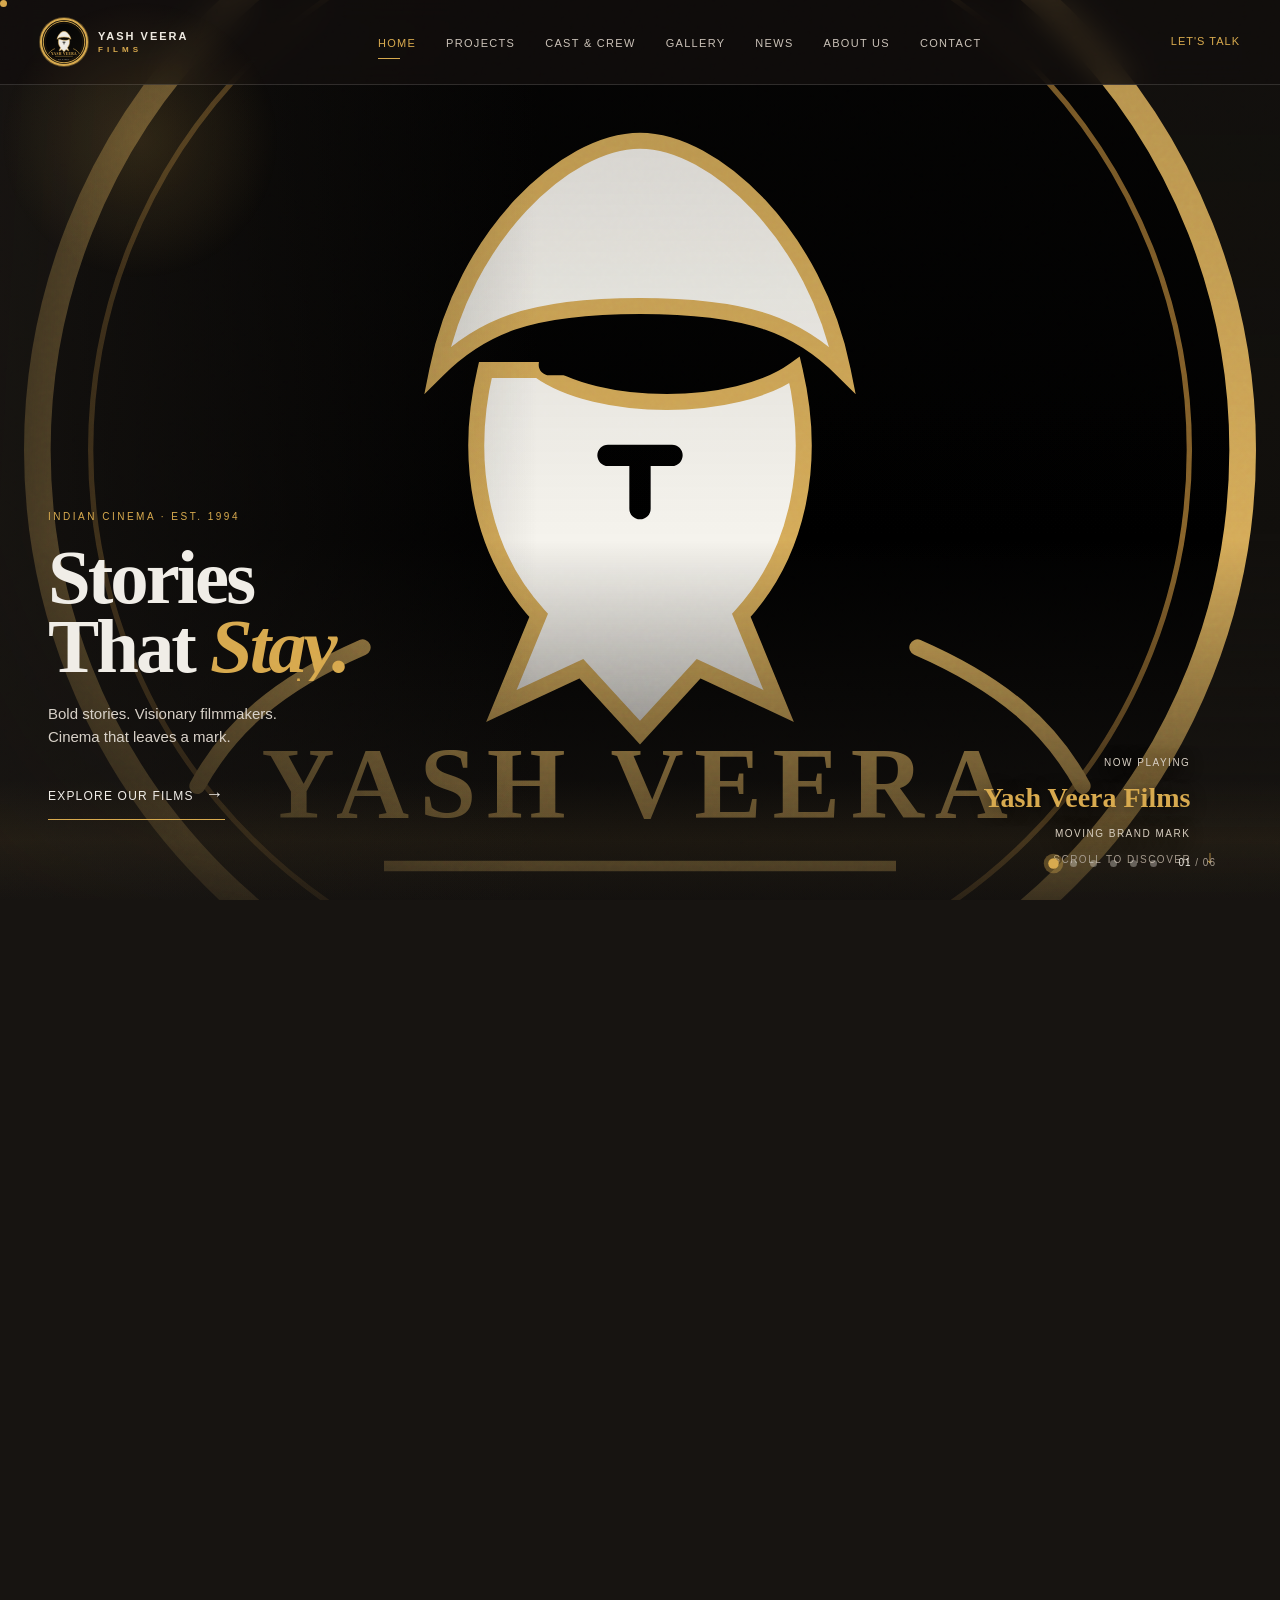
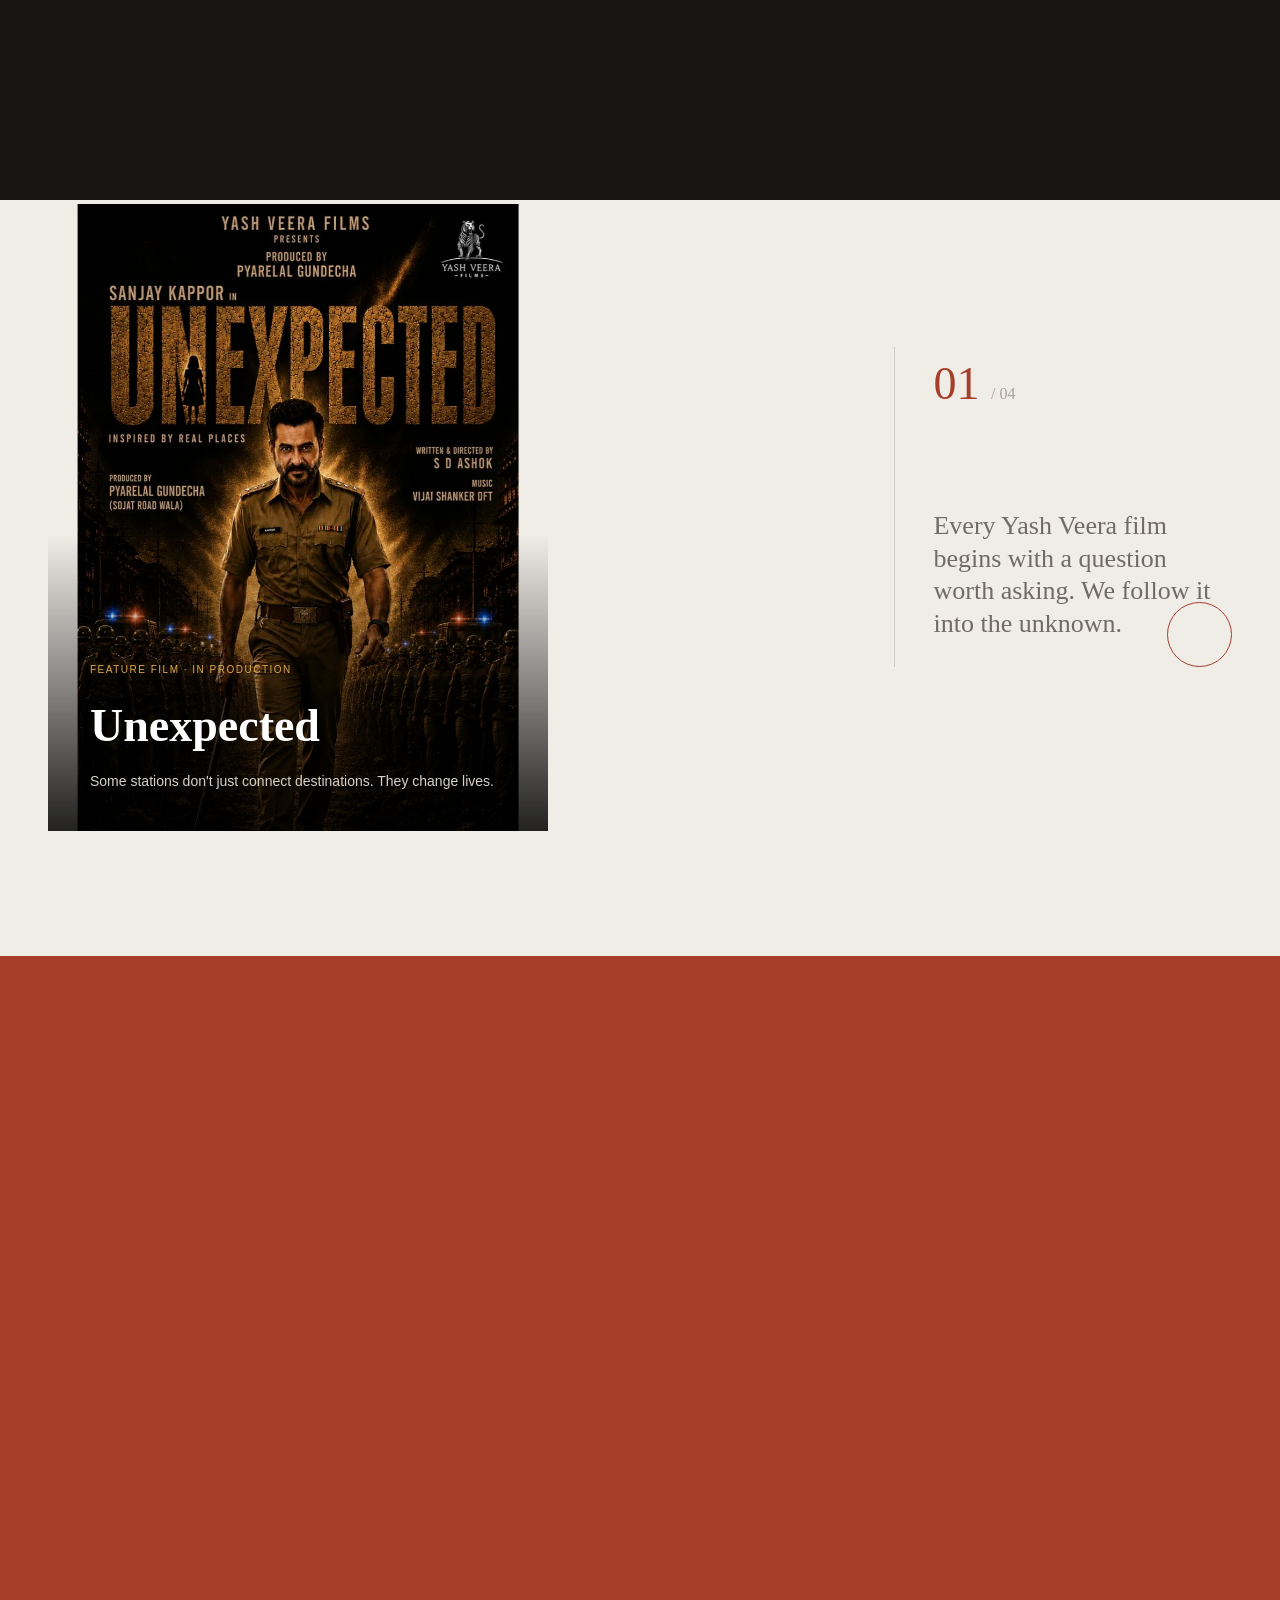
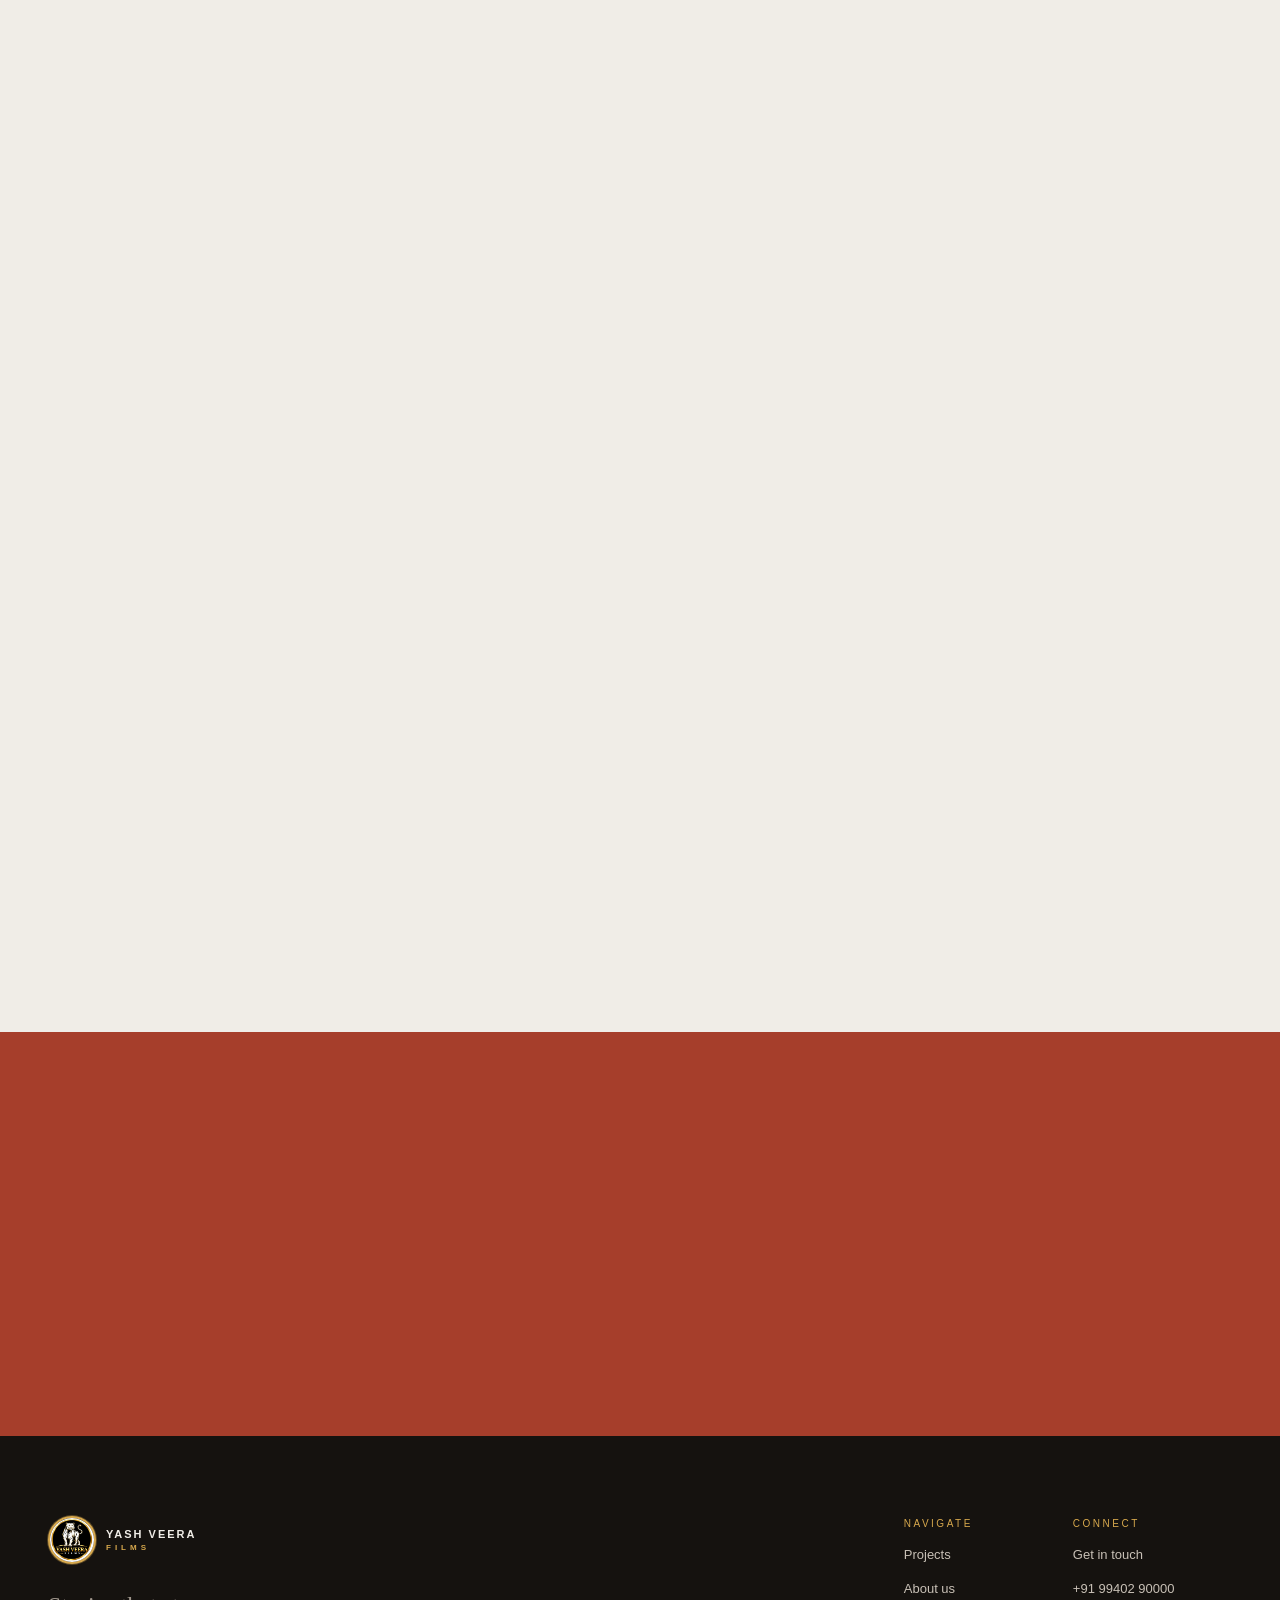
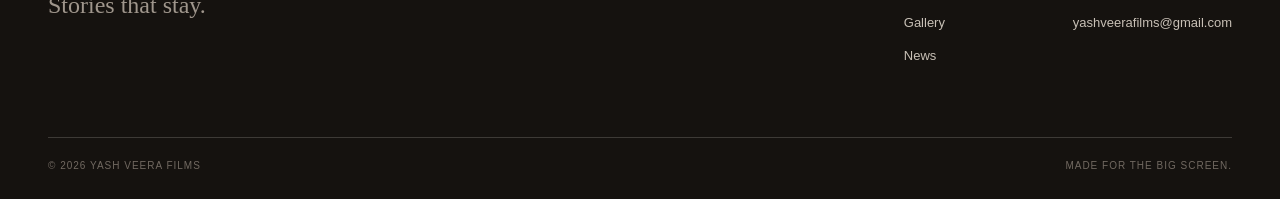
==== commit 7b95124d: "Fix incorrect images on home and news pages" ====
--- a/index.html
+++ b/index.html
@@ -303,29 +303,29 @@
             <div class="trending-grid container reveal-stagger">
                 <a href="news.html" class="trending-card" target="_blank" rel="noopener">
                     <div class="trending-card-img">
-                        <img loading="lazy" src="assets/images/news/WhatsApp%20Image%202026-09-24%20at%209.52.48%20AM.jpeg" alt="Pyarelal Gundecha Pan-Indian movie — 30-member crew heading from Chennai to Dehradun, Uttarakhand" style="object-fit: contain; object-position: center;">
+                        <img loading="lazy" src="assets/images/news/WhatsApp%20Image%202026-09-24%20at%209.52.48%20AM.jpeg" alt="UNEXPECTED Pooja Ceremony — Shoot Officially Commences on 26 September 2026!">
                     </div>
                     <div class="trending-card-content">
-                        <span class="trending-card-category">#1 Trending · Sept 22, 2026</span>
+                        <span class="trending-card-category">#1 Trending · Sept 26, 2026</span>
+                        <h3>UNEXPECTED Pooja Ceremony — Shoot Officially Commences on 26 September 2026!</h3>
+                    </div>
+                </a>
+                <a href="news.html" class="trending-card" target="_blank" rel="noopener">
+                    <div class="trending-card-img">
+                        <img loading="lazy" src="NewsImages/WhatsApp%20Image%202026-09-22%20at%2011.00.08%20PM.jpeg" alt="Pyarelal Gundecha Pan-Indian movie — 30-member crew heading from Chennai to Dehradun, Uttarakhand">
+                    </div>
+                    <div class="trending-card-content">
+                        <span class="trending-card-category">#2 Trending · Sept 22, 2026</span>
                         <h3>Pyarelal Gundecha's Pan-Indian Movie — 30-Member Crew Travels Chennai to Dehradun</h3>
                     </div>
                 </a>
                 <a href="news.html" class="trending-card">
                     <div class="trending-card-img">
-                        <img loading="lazy" src="assets/images/news/gundecha-pyarelal-poster.jpeg" alt="Gundecha Pyarelal — Pyarelal Gundecha Sojat Road poster" style="object-fit: cover; object-position: center top;">
+                        <img loading="lazy" src="assets/images/news/gundecha-pyarelal-poster.jpeg" alt="Gundecha Pyarelal — Pyarelal Gundecha Sojat Road poster">
                     </div>
                     <div class="trending-card-content">
-                        <span class="trending-card-category">#2 Trending · Sept 13, 2026</span>
+                        <span class="trending-card-category">#3 Trending · Sept 13, 2026</span>
                         <h3>Gundecha Pyarelal — The Man from Sojat Road</h3>
-                    </div>
-                </a>
-                <a href="news.html" class="trending-card">
-                    <div class="trending-card-img">
-                        <img loading="lazy" src="assets/images/news/news-uttarakhand-permissions.jpeg" alt="Uttarakhand Permissions Team - Producer Pyarelal Gundecha, Director S. D. Ashok, Cinematographer GARUDAVEGA Anji, Permission Controller Ashok Chauhan, and Production Manager Sudeeshraj">
-                    </div>
-                    <div class="trending-card-content">
-                        <span class="trending-card-category">#3 Trending</span>
-                        <h3>Uttarakhand Schedule — Permissions & Locations Secured</h3>
                     </div>
                 </a>
             </div>
--- a/assets/css/styles.css
+++ b/assets/css/styles.css
@@ -1076,7 +1076,8 @@
 .news-card-img img {
     width: 100%;
     height: 100%;
-    object-fit: cover;
+    object-fit: contain;
+    background: #0d0b09;
     transition: transform 0.6s cubic-bezier(0.2, 0.8, 0.2, 1);
 }
 .news-card:hover .news-card-img img {
@@ -1200,7 +1201,8 @@
     inset: 0;
     width: 100%;
     height: 100%;
-    object-fit: cover;
+    object-fit: contain;
+    background: #0d0b09;
     object-position: center top;
 }
 /* Poster images — show full poster with dark letterbox fill */
@@ -1337,7 +1339,8 @@
 .trending-card-img img {
     width: 100%;
     height: 100%;
-    object-fit: cover;
+    object-fit: contain;
+    background: #0d0b09;
     object-position: center top;
 }
 .trending-card-content {
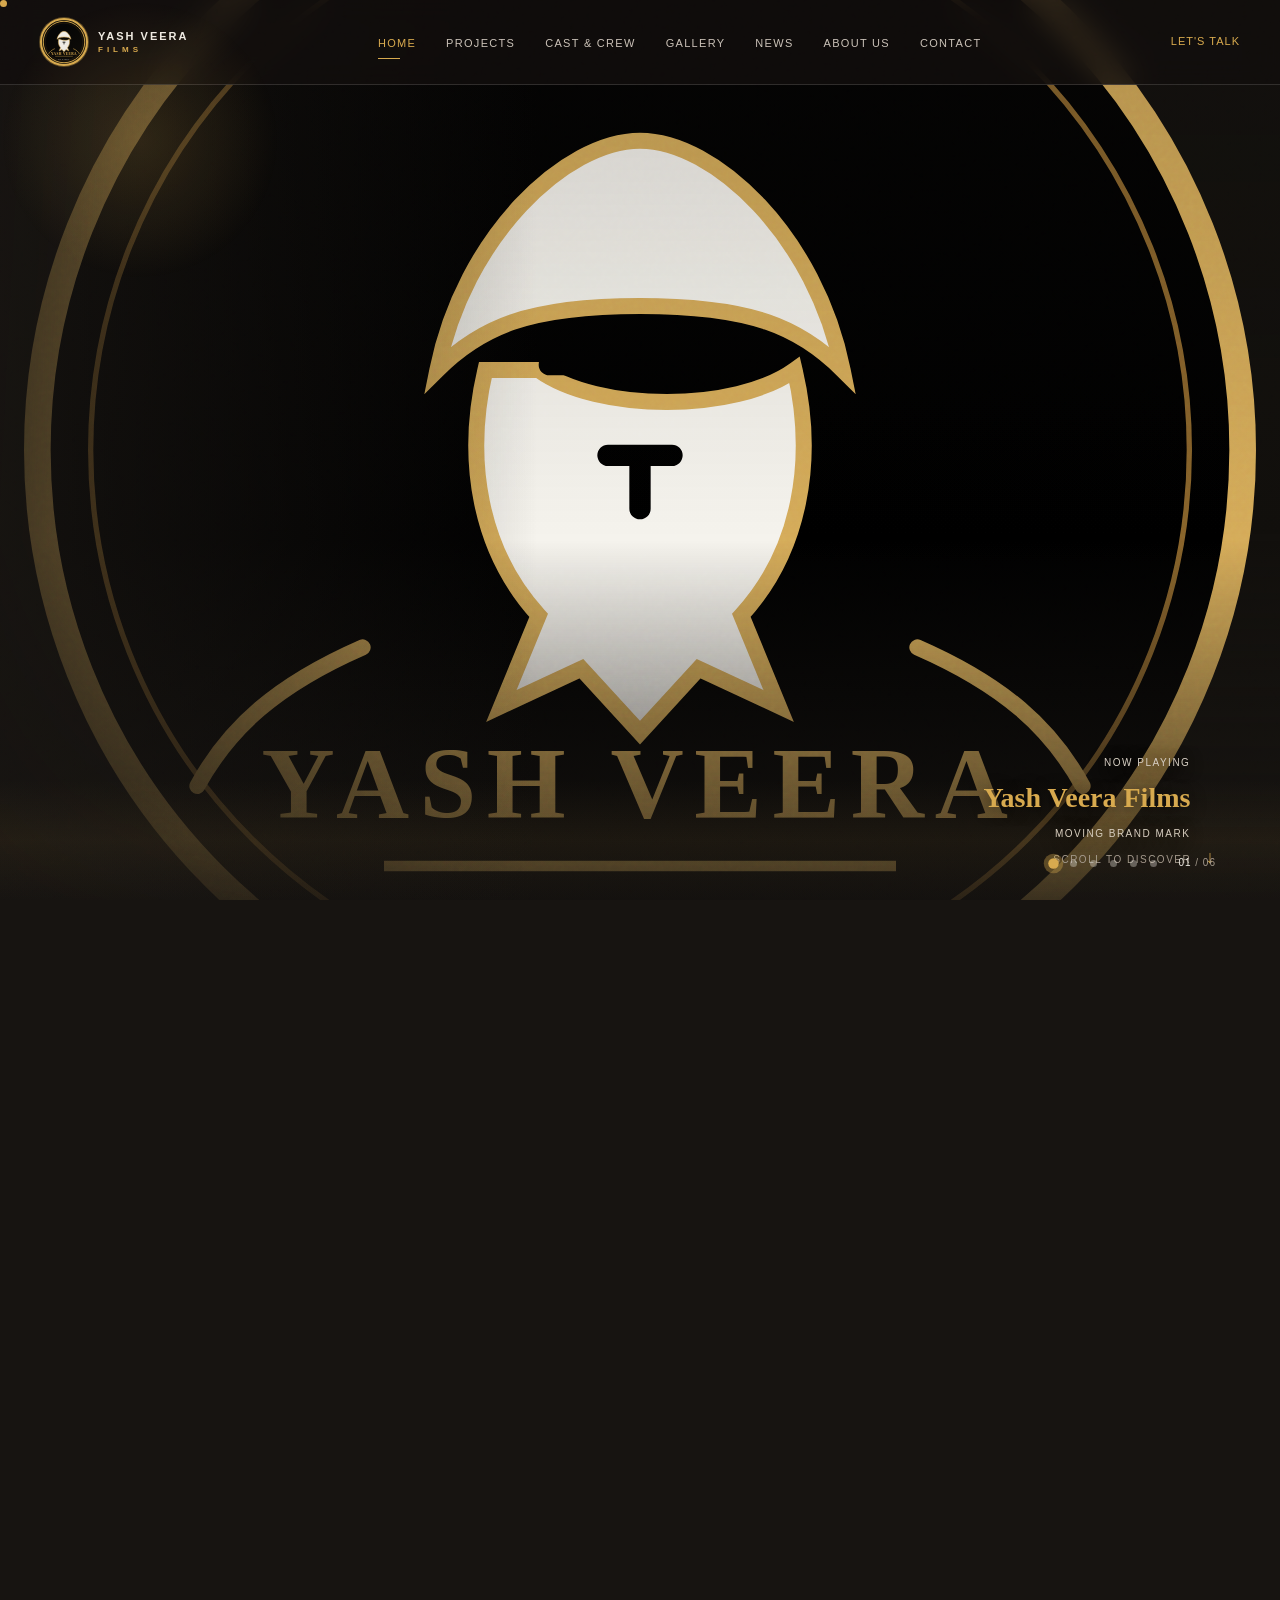
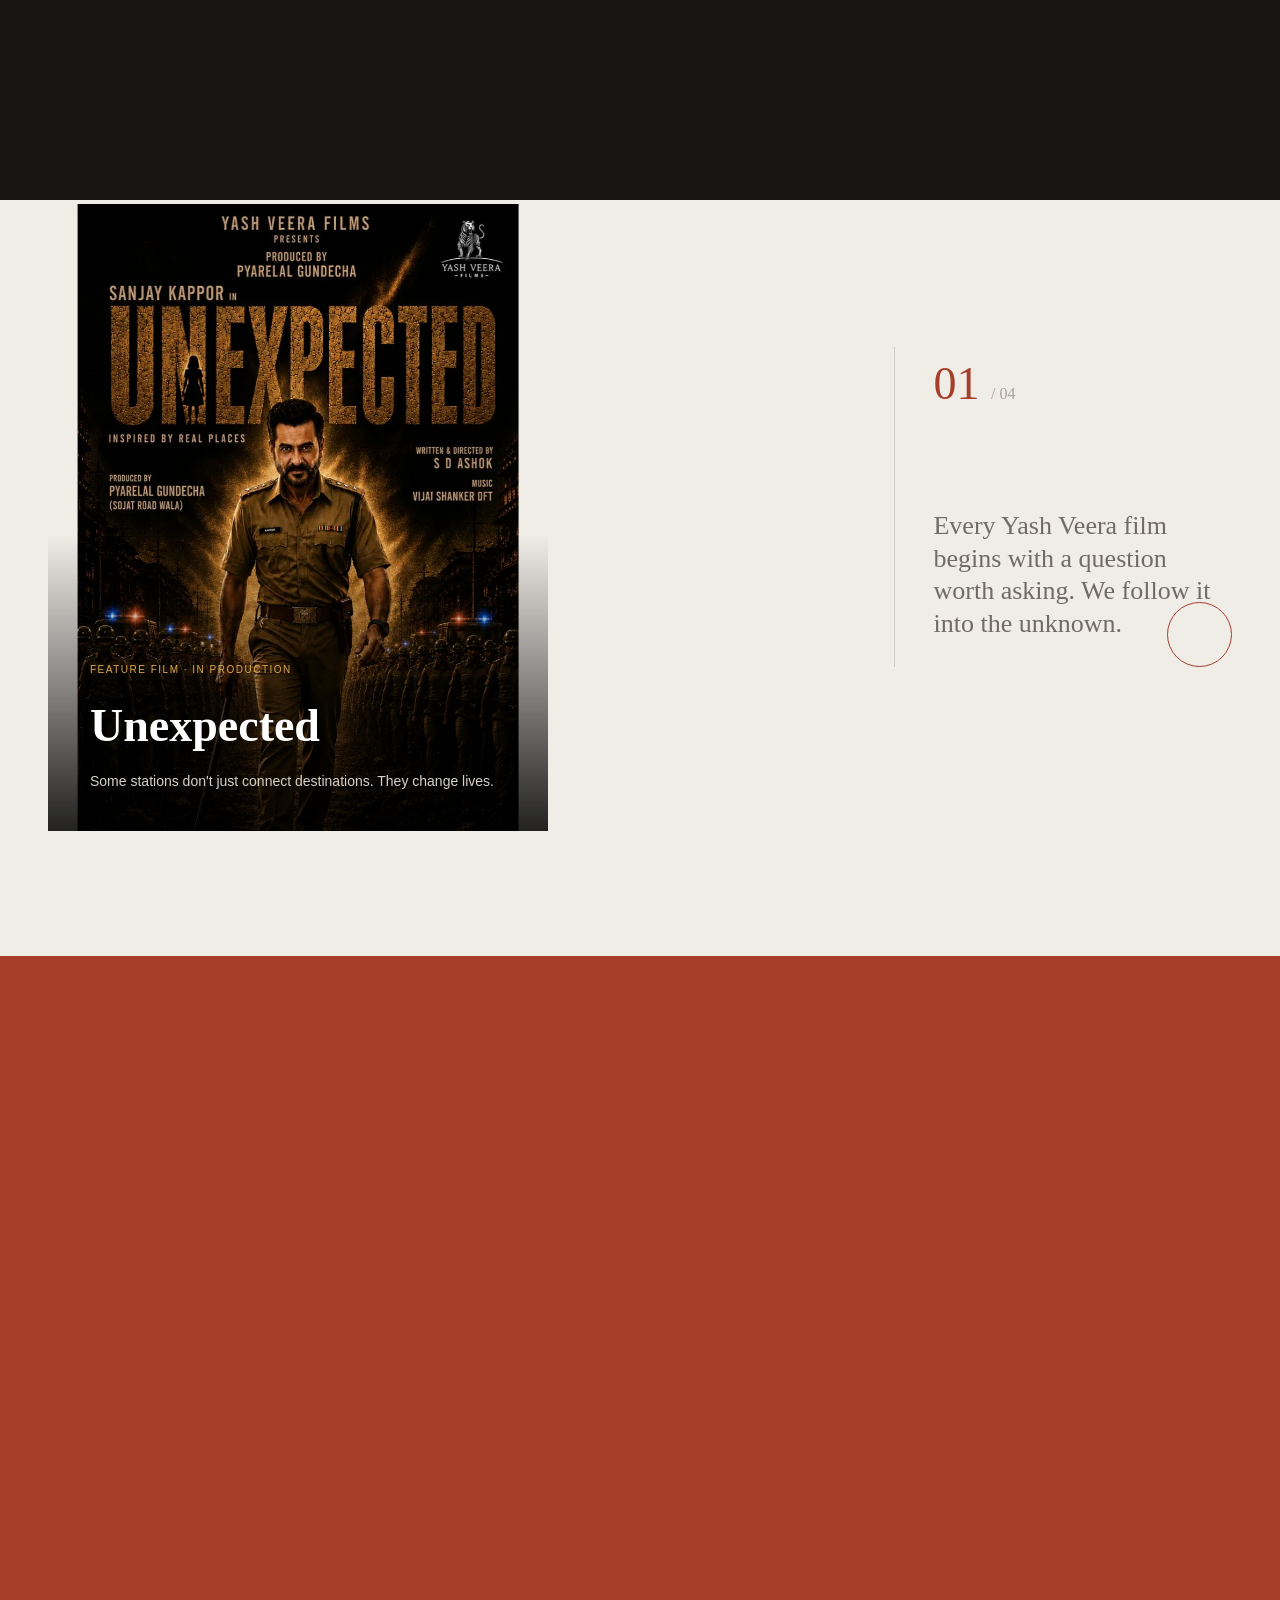
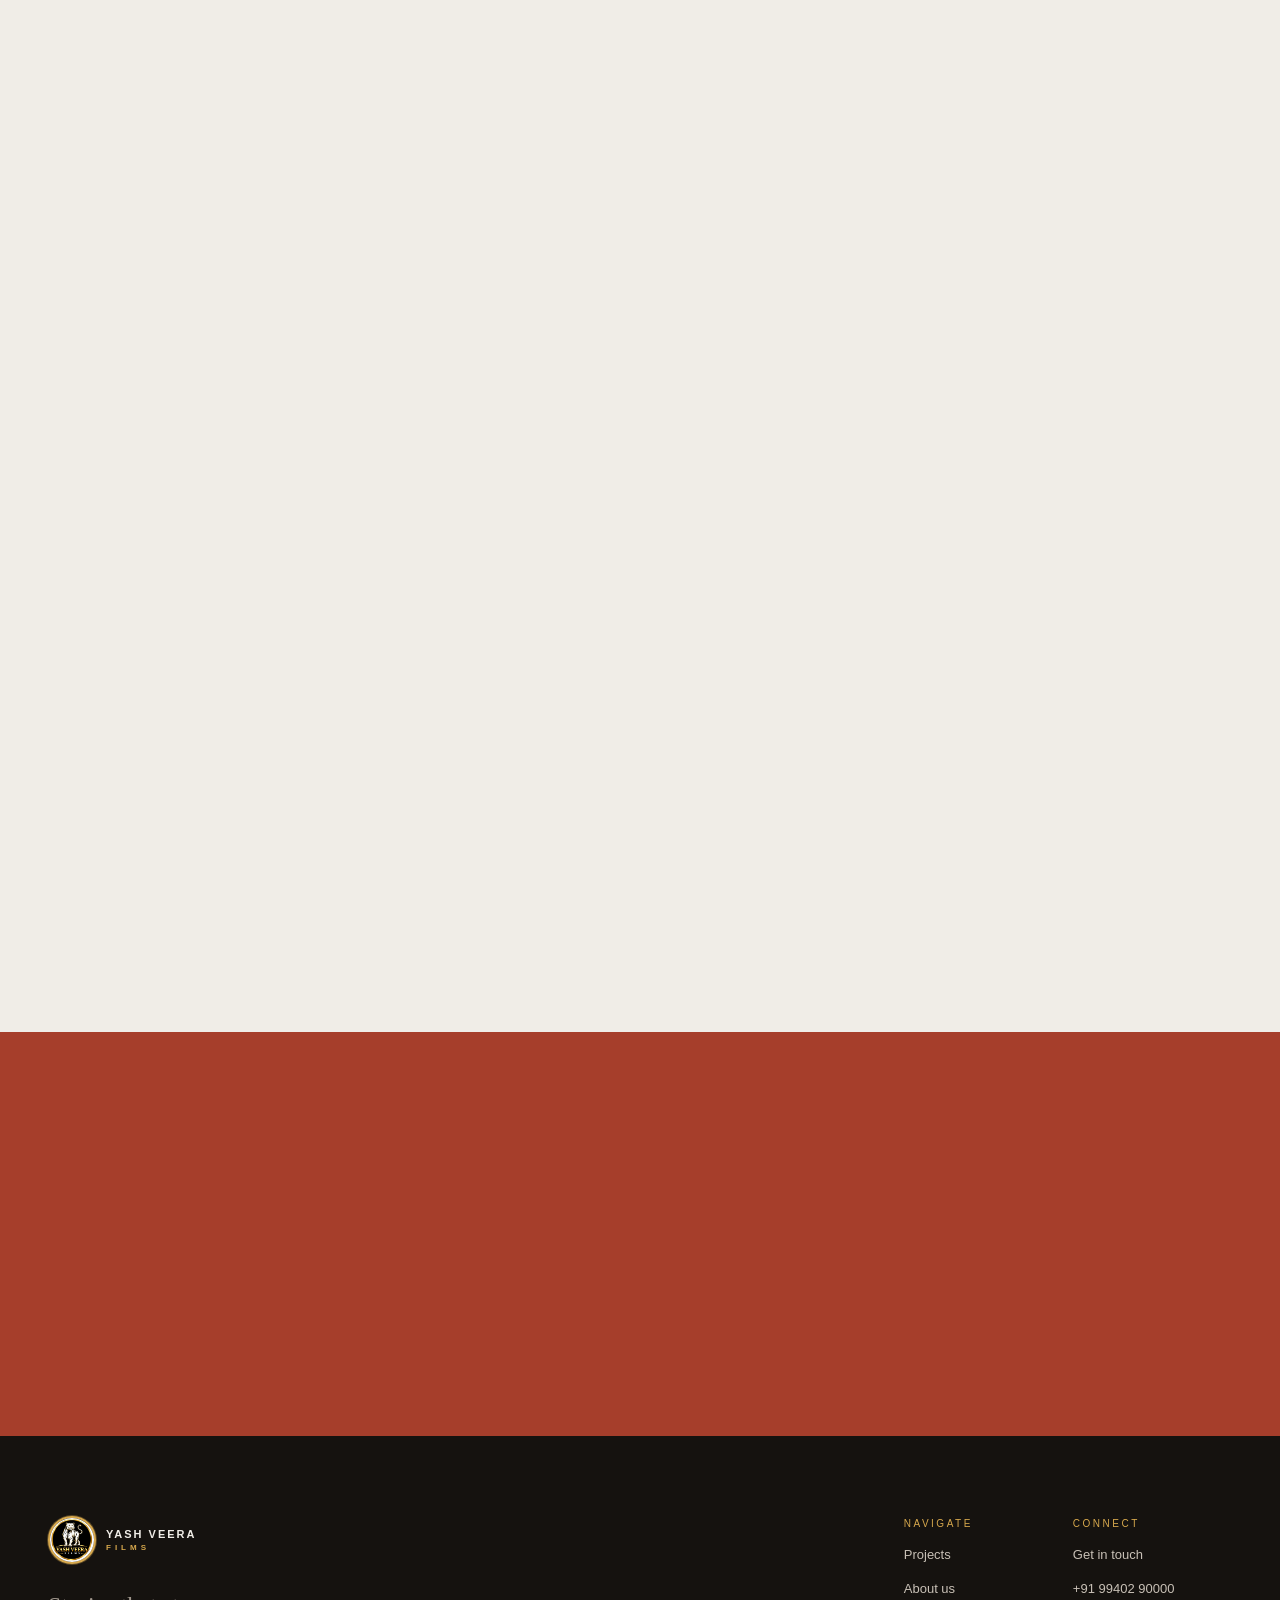
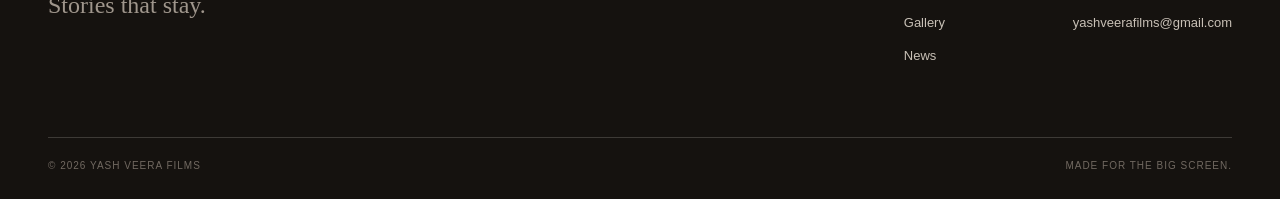
==== commit 8494b659: "Correct image mismatch for Pooja and Pan-India articles" ====
--- a/index.html
+++ b/index.html
@@ -303,7 +303,7 @@
             <div class="trending-grid container reveal-stagger">
                 <a href="news.html" class="trending-card" target="_blank" rel="noopener">
                     <div class="trending-card-img">
-                        <img loading="lazy" src="assets/images/news/WhatsApp%20Image%202026-09-24%20at%209.52.48%20AM.jpeg" alt="UNEXPECTED Pooja Ceremony — Shoot Officially Commences on 26 September 2026!">
+                        <img loading="lazy" src="assets/images/news/news-unexpected-pooja.jpeg" alt="UNEXPECTED Pooja Ceremony — Shoot Officially Commences on 26 September 2026!">
                     </div>
                     <div class="trending-card-content">
                         <span class="trending-card-category">#1 Trending · Sept 26, 2026</span>
@@ -312,7 +312,7 @@
                 </a>
                 <a href="news.html" class="trending-card" target="_blank" rel="noopener">
                     <div class="trending-card-img">
-                        <img loading="lazy" src="NewsImages/WhatsApp%20Image%202026-09-22%20at%2011.00.08%20PM.jpeg" alt="Pyarelal Gundecha Pan-Indian movie — 30-member crew heading from Chennai to Dehradun, Uttarakhand">
+                        <img loading="lazy" src="assets/images/news/WhatsApp%20Image%202026-09-24%20at%209.52.48%20AM.jpeg" alt="Pyarelal Gundecha Pan-Indian movie — 30-member crew heading from Chennai to Dehradun, Uttarakhand">
                     </div>
                     <div class="trending-card-content">
                         <span class="trending-card-category">#2 Trending · Sept 22, 2026</span>
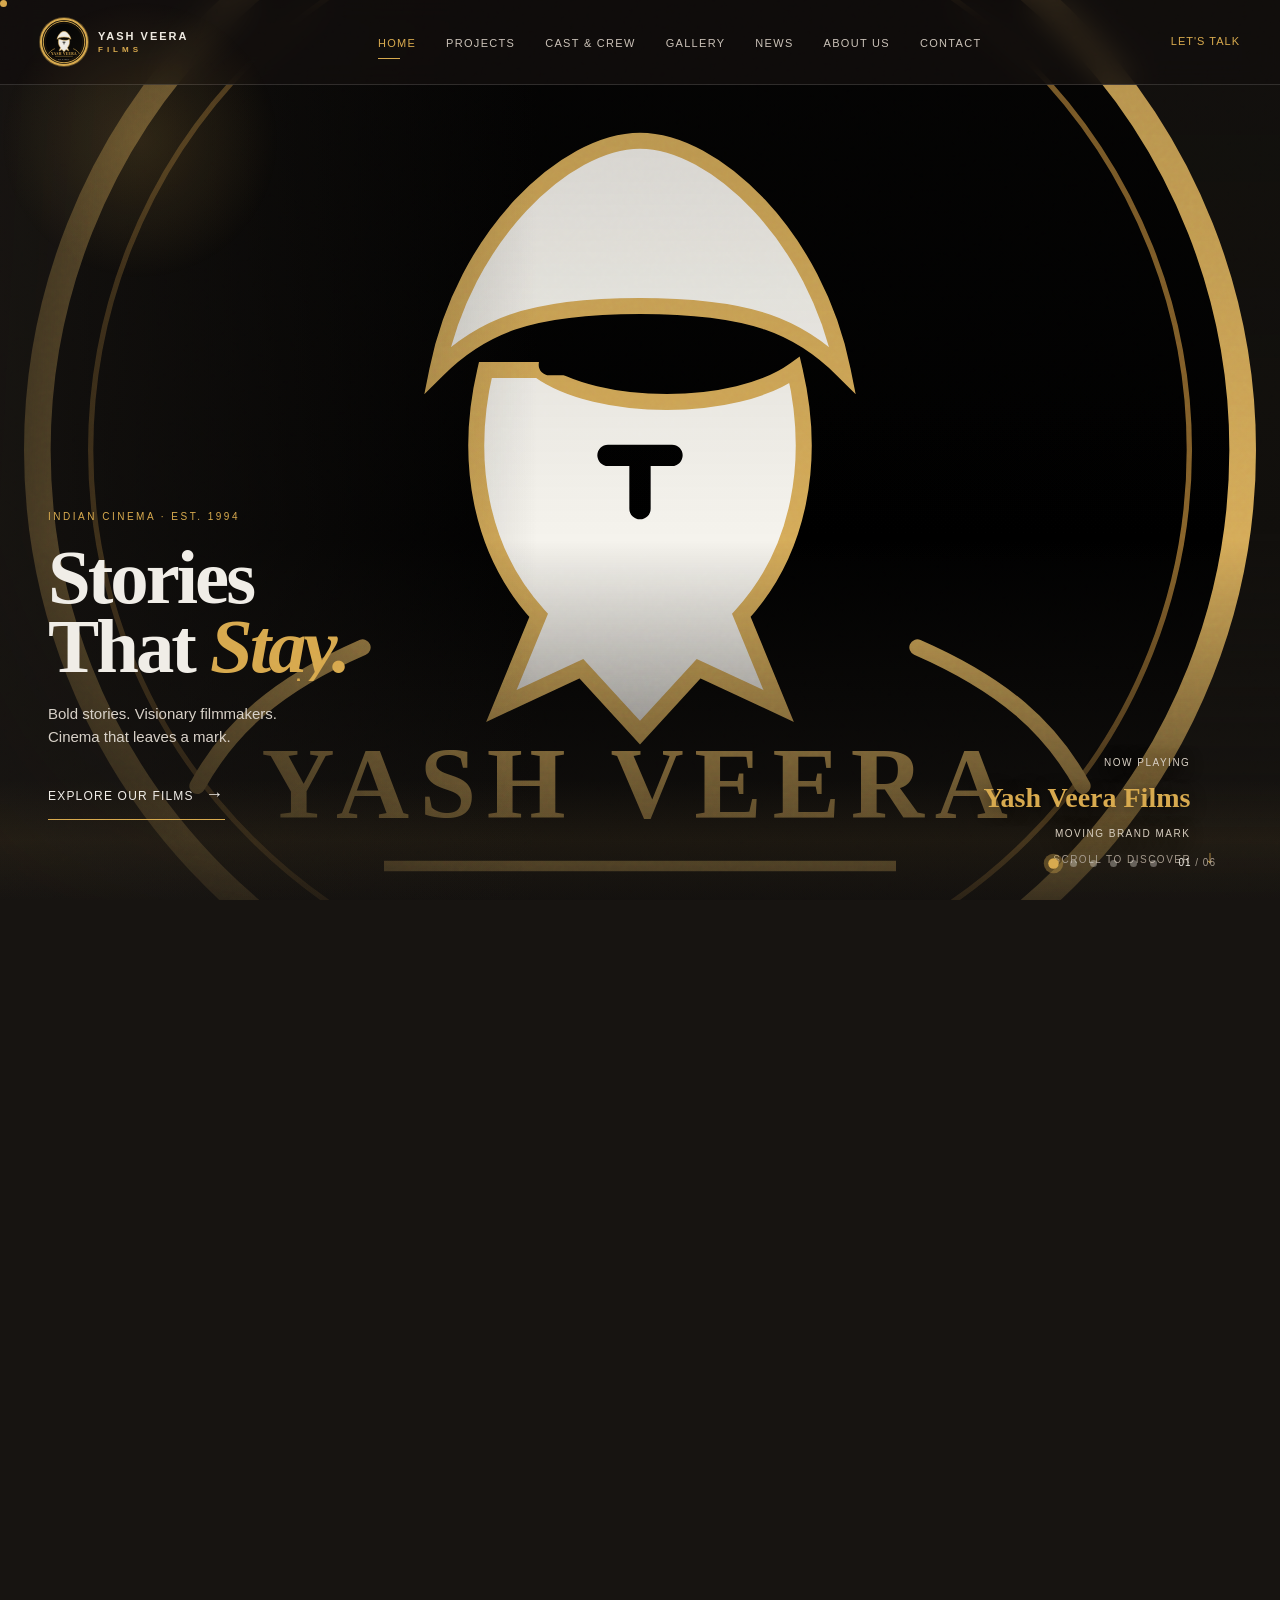
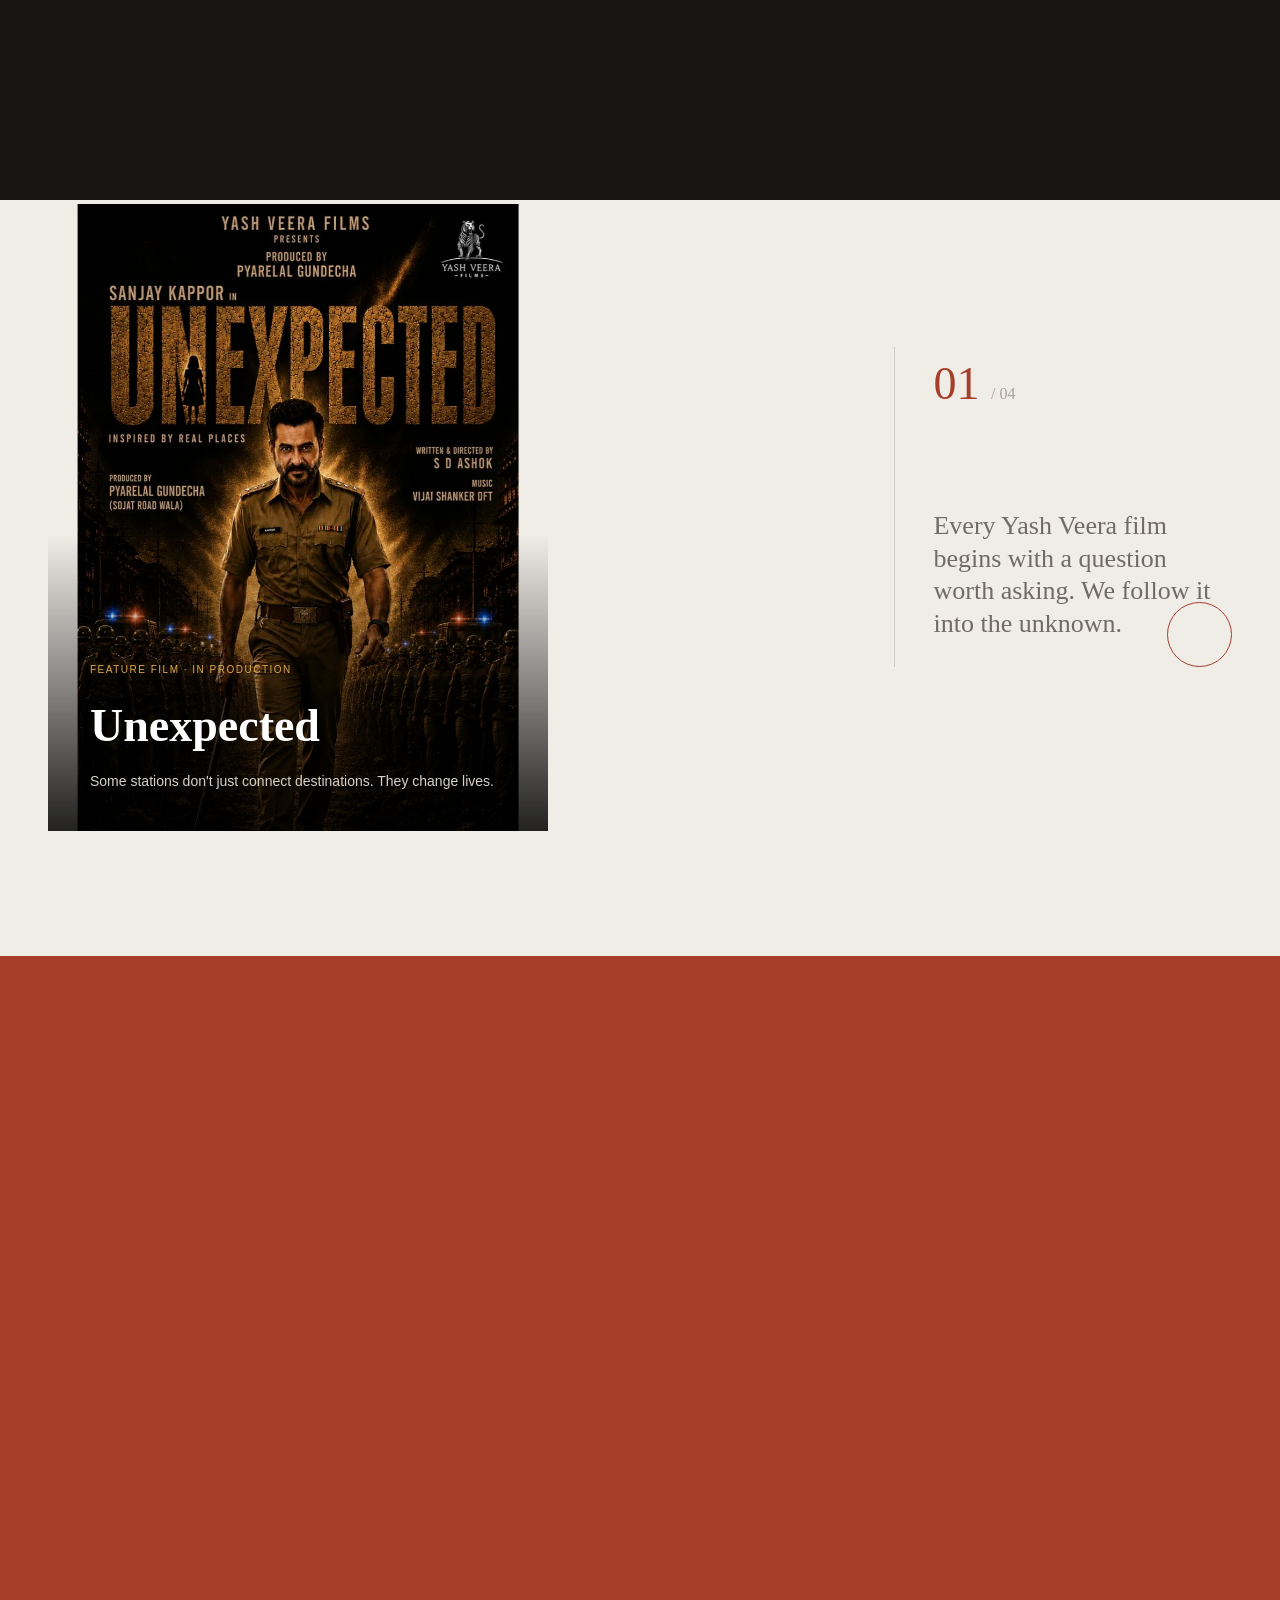
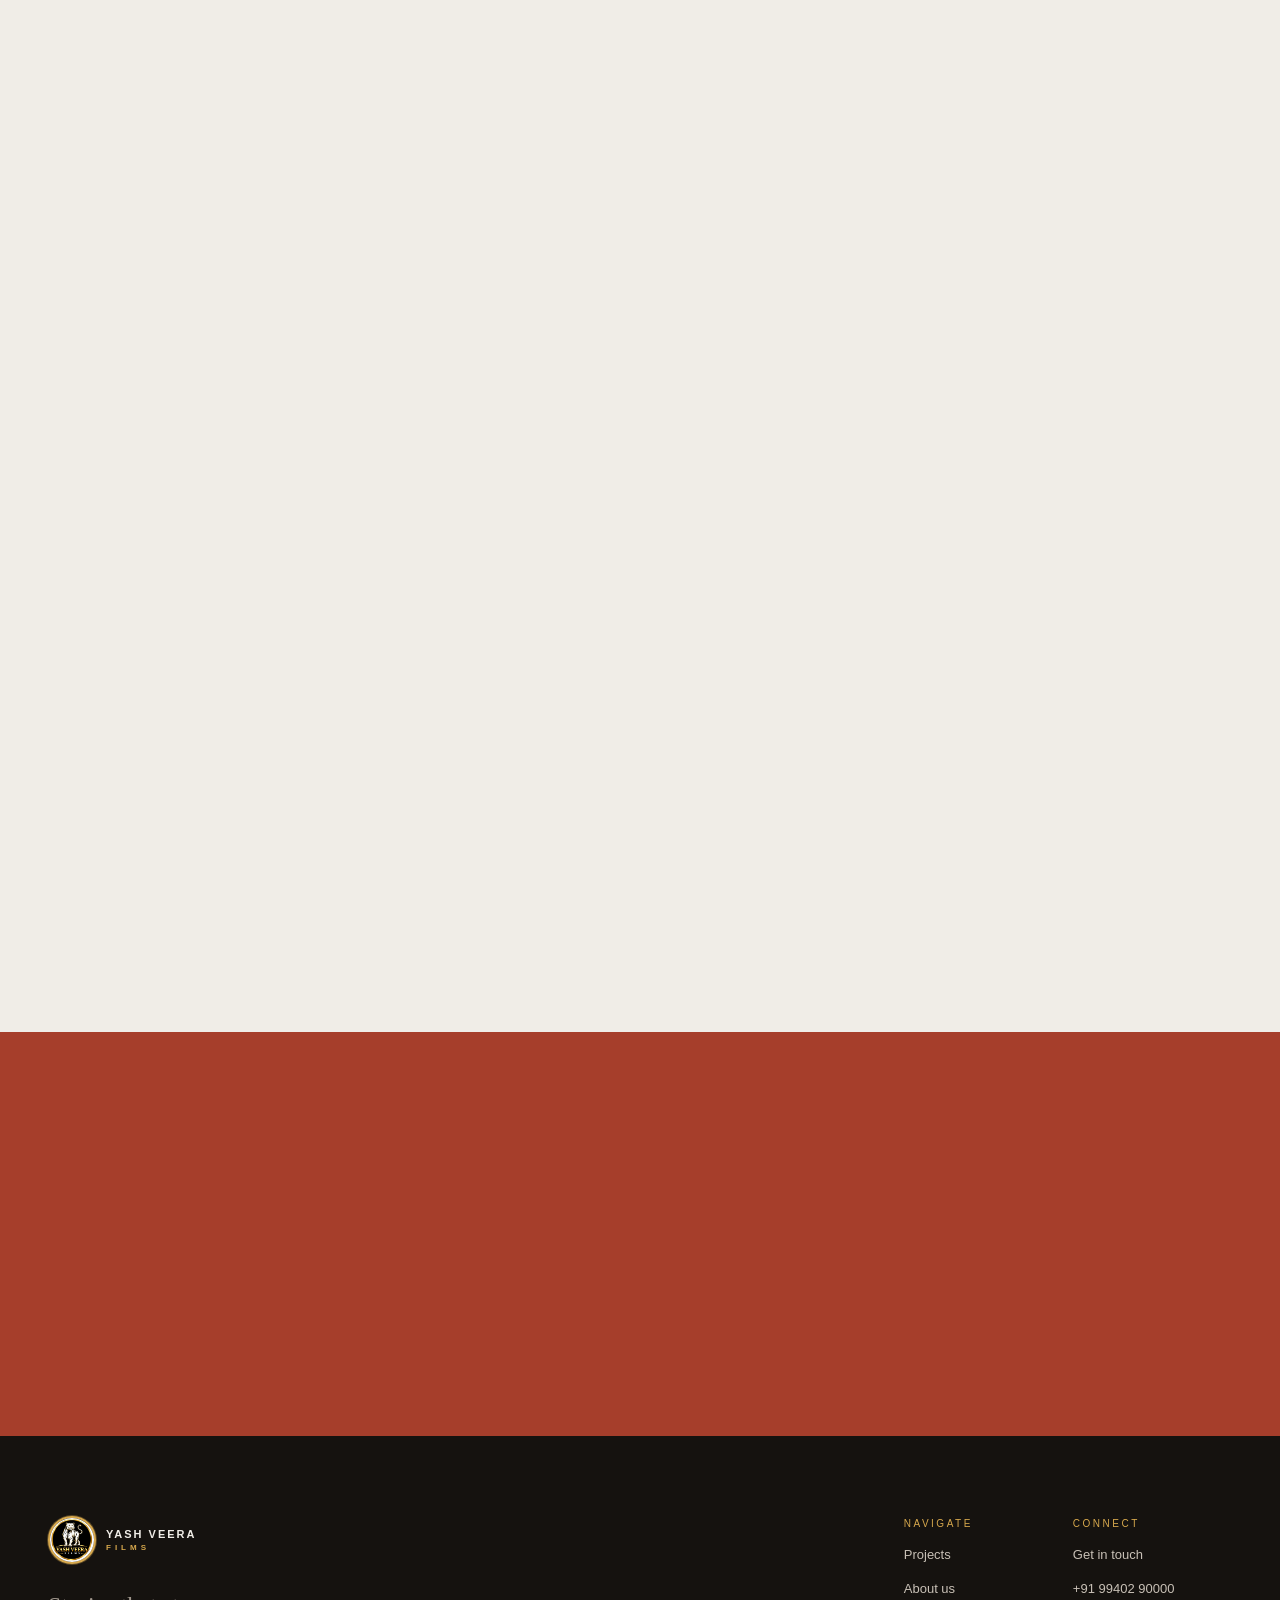
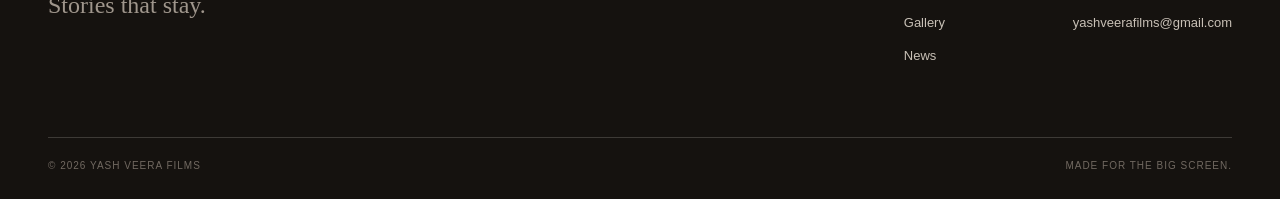
==== commit 4968b24b: "Add Google Ads tracking tag" ====
--- a/index.html
+++ b/index.html
@@ -172,12 +172,21 @@
     <link rel="preconnect" href="https://fonts.gstatic.com" crossorigin>
     <link rel="preload" href="assets/video/logo-video.mp4" as="video" type="video/mp4">
     <link rel="preload" href="assets/images/hero/ester-anil-landscape.jpg" as="image">
-    <link rel="preload" href="assets/images/hero/hero-1.webp" as="image">
+    <link rel="preload" href="assets/images/hero/slider1.webp" as="image">
     <link href="https://fonts.googleapis.com/css2?family=DM+Sans:wght@400;500;700&family=Playfair+Display:wght@600;700;800&display=swap" rel="stylesheet">
     <link rel="stylesheet" href="assets/css/styles.css">
     <link rel="icon" type="image/webp" href="assets/images/brand/favicon.webp">
     <link rel="alternate" hreflang="en-in" href="https://yashveerafilms.com/">
     <link rel="alternate" hreflang="x-default" href="https://yashveerafilms.com/">
+        <!-- Google tag (gtag.js) -->
+        <script async src="https://www.googletagmanager.com/gtag/js?id=AW-18514886778"></script>
+        <script>
+            window.dataLayer = window.dataLayer || [];
+            function gtag(){dataLayer.push(arguments);}
+            gtag('js', new Date());
+
+            gtag('config', 'AW-18514886778');
+        </script>
 </head>
 <body class="home-page">
     <div class="cinema-intro" id="cinema-intro" aria-hidden="true">
@@ -225,13 +234,13 @@
                         <img src="assets/images/hero/ester-anil-landscape.jpg" alt="Esther Anil — upcoming film starring Esther Anil produced by Pyarelal Gundecha, Yash Veera Films">
                     </div>
                     <div class="hero-slide" data-title="Unexpected" data-credit="Now in production">
-                        <img src="assets/images/hero/hero-1.webp" alt="Unexpected — Yash Veera Films Tamil feature film in production by producer Pyarelal Gundecha">
+                        <img src="assets/images/hero/slider1.webp" alt="Unexpected — Yash Veera Films Tamil feature film in production by producer Pyarelal Gundecha">
                     </div>
                     <div class="hero-slide" data-title="On set" data-credit="A world in the making">
-                        <img src="assets/images/hero/hero-2.webp" alt="On set — Yash Veera Films production still from upcoming Indian cinema project">
+                        <img src="assets/images/hero/slider2.webp" alt="On set — Yash Veera Films production still from upcoming Indian cinema project">
                     </div>
                     <div class="hero-slide" data-title="" data-credit="Stories that stay">
-                        <img src="assets/images/hero/hero-3.webp" alt="Behind the scenes — Yash Veera Films Indian film production, stories that stay">
+                        <img src="assets/images/hero/slider3.webp" alt="Behind the scenes — Yash Veera Films Indian film production, stories that stay">
                     </div>
                     <div class="hero-slide" data-title="" data-credit="A world in the making">
                         <img src="assets/images/hero/slider4.webp" alt="Yash Veera Films — a world in the making, Indian cinema production still">
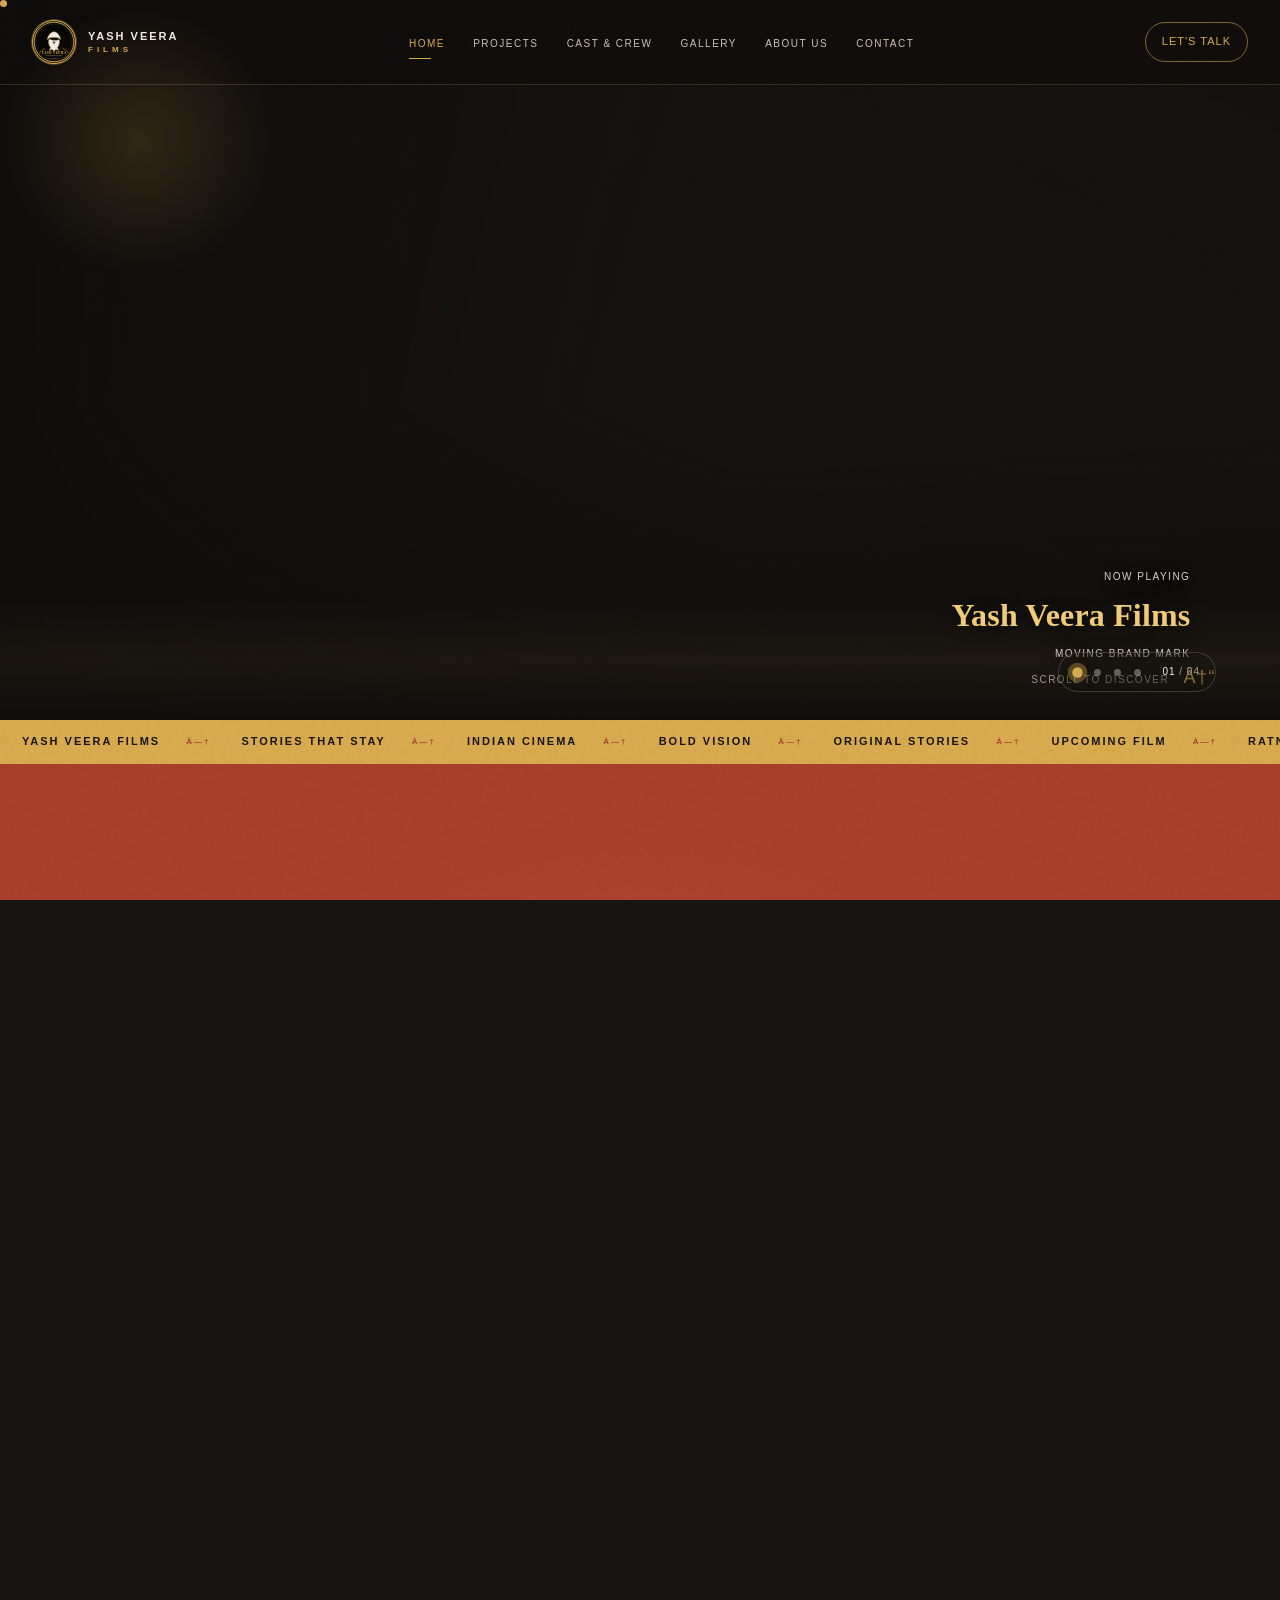
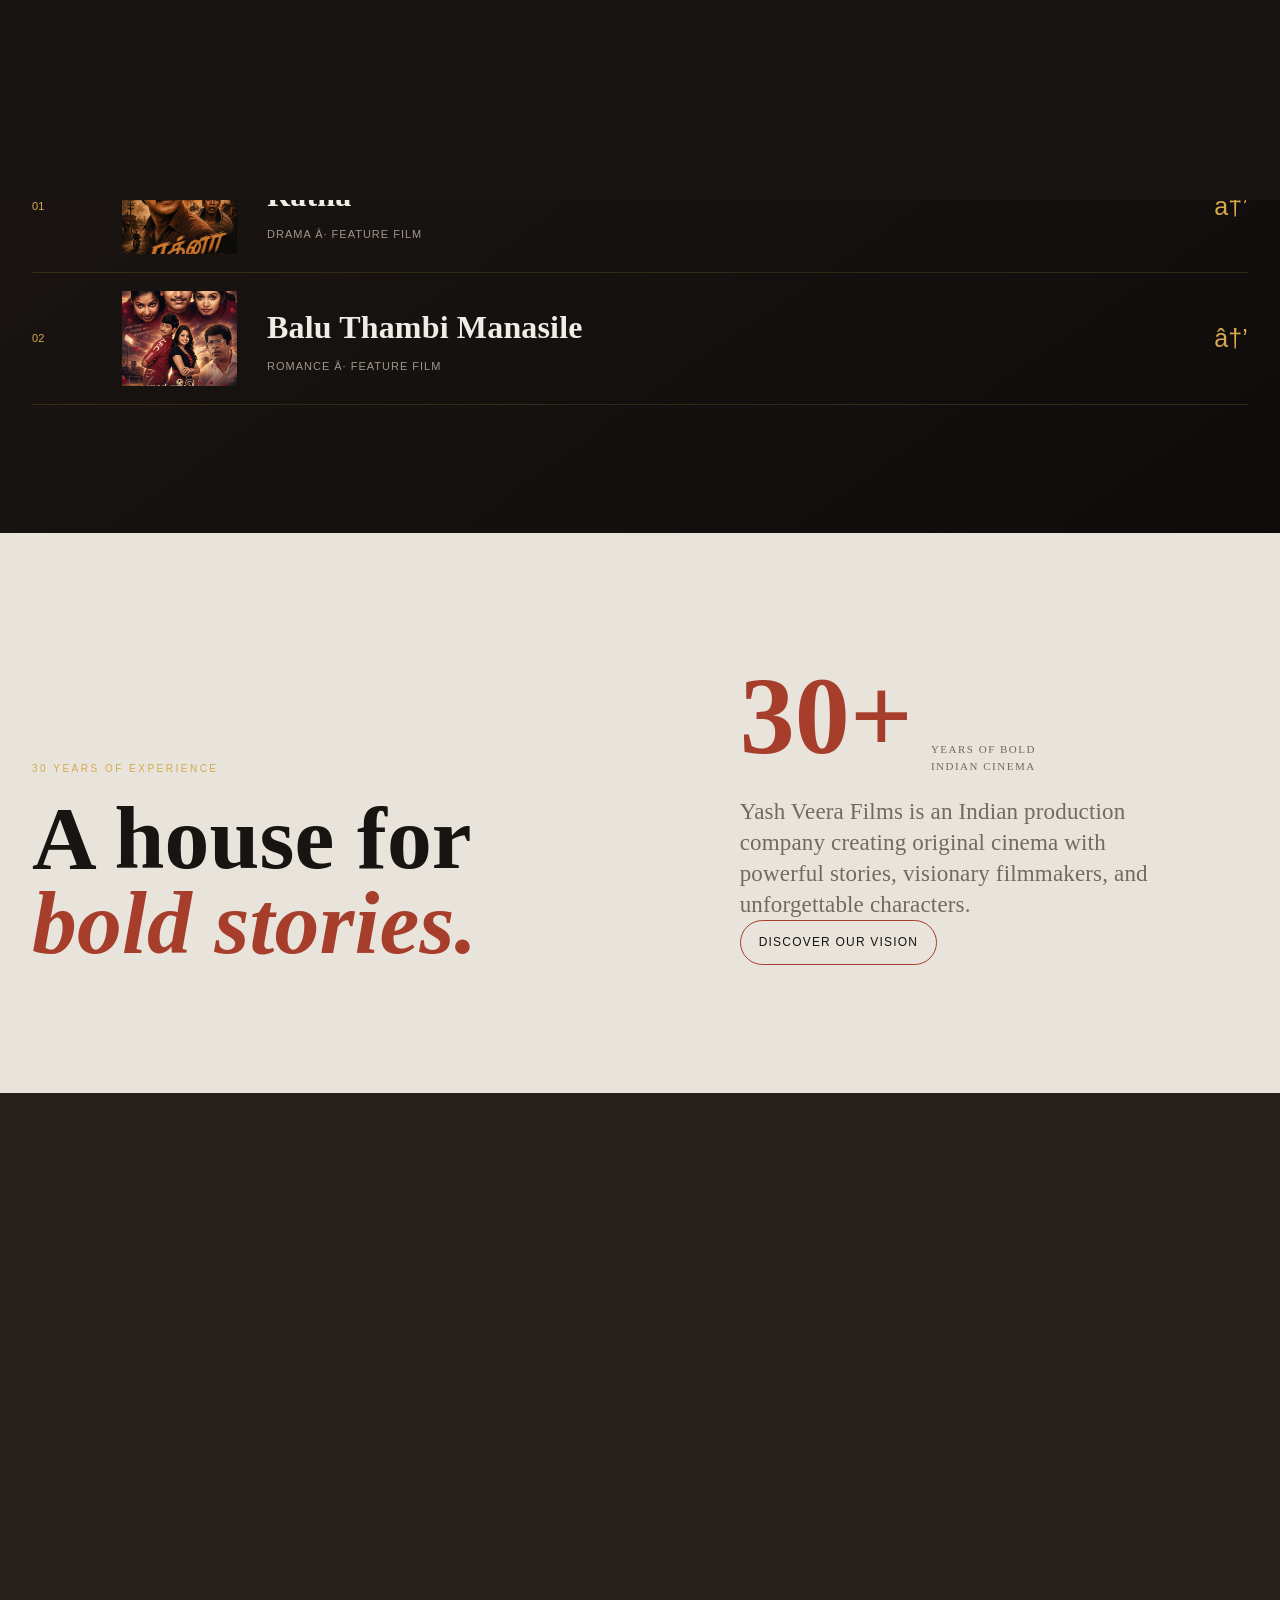
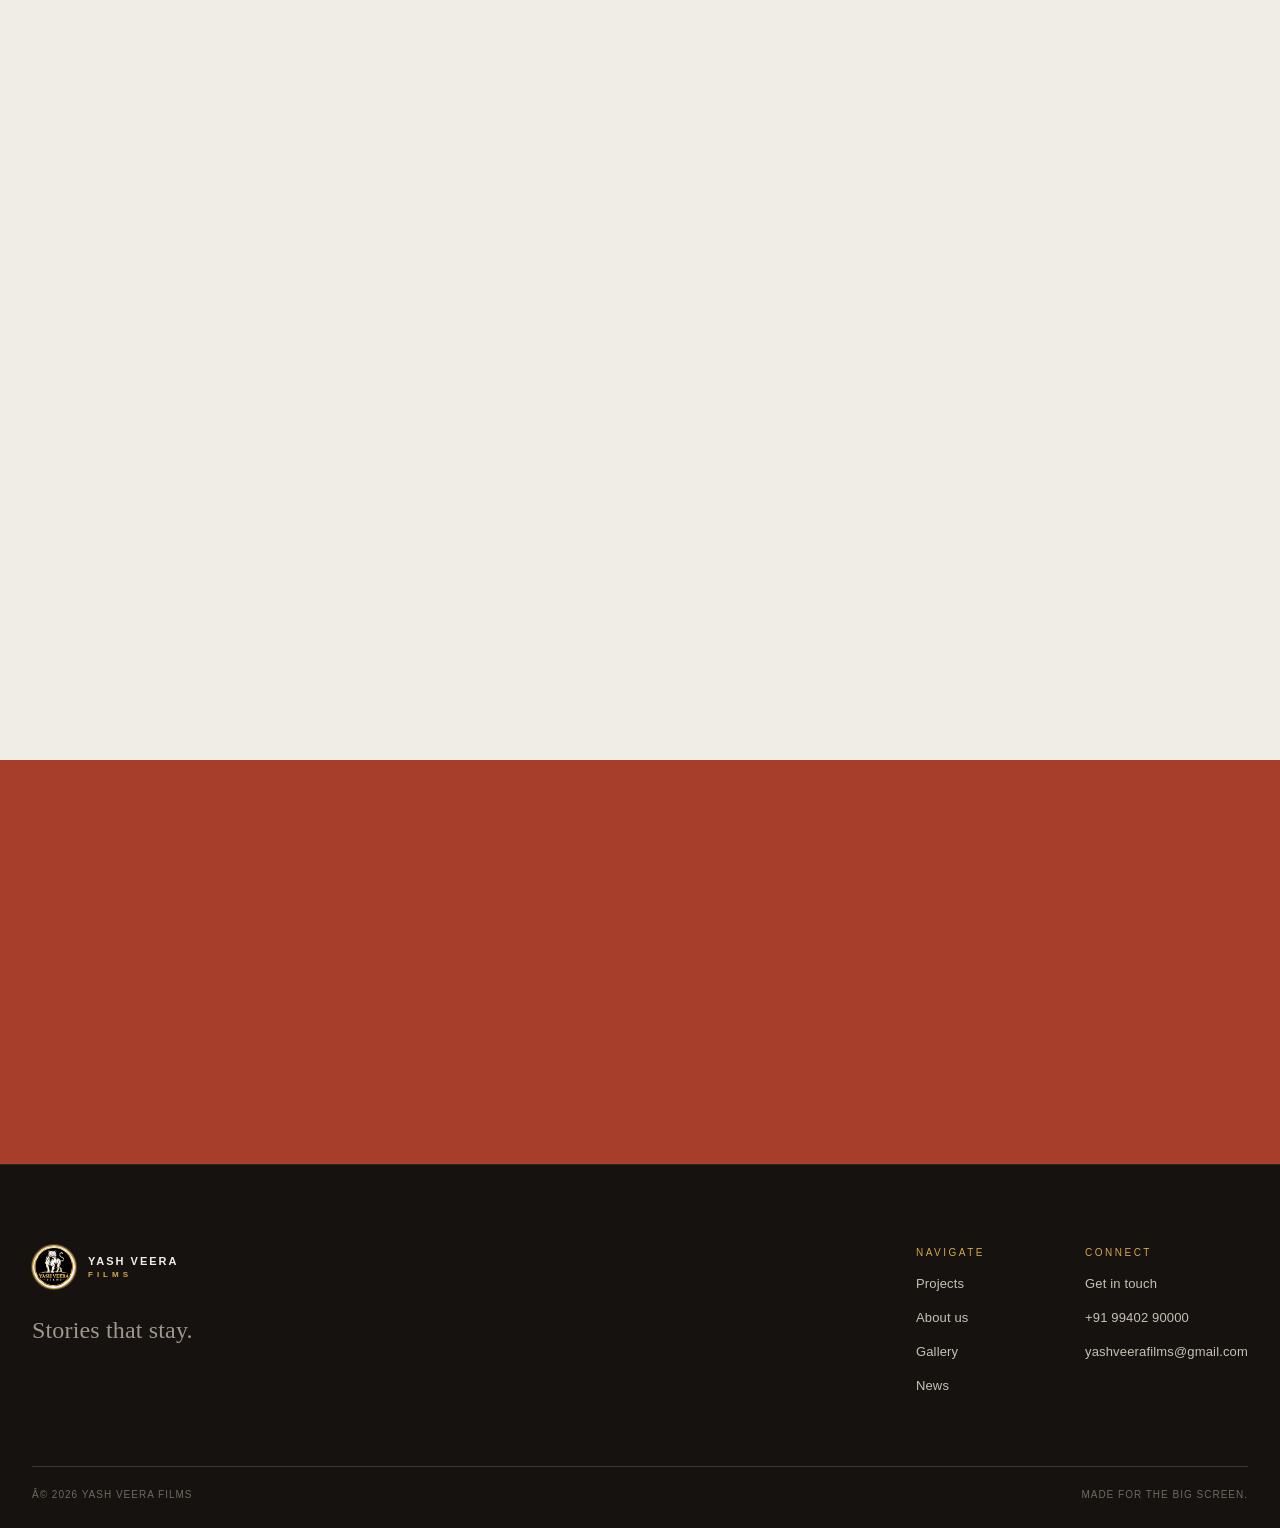
==== commit 281abfe8: "Update website slider and remove unwanted content Co-authored-by: Copilot <223556219+Copilot@users.n" ====
--- a/index.html
+++ b/index.html
@@ -1,42 +1,42 @@
-<!DOCTYPE html>
+﻿<!DOCTYPE html>
 <html lang="en">
 <head>
     <meta charset="UTF-8">
     <meta name="viewport" content="width=device-width, initial-scale=1.0">
     <meta http-equiv="Content-Security-Policy" content="default-src 'self'; connect-src 'self' https://api.web3forms.com; style-src 'self' 'unsafe-inline' https://fonts.googleapis.com; font-src 'self' https://fonts.gstatic.com; img-src 'self' data:; media-src 'self'; script-src 'self' 'unsafe-inline';">
     <meta name="referrer" content="strict-origin-when-cross-origin">
-    <!-- ═══ PRIMARY SEO ═══ -->
+    <!-- â•â•â• PRIMARY SEO â•â•â• -->
     <title>Yash Veera Films | #1 Indian Film Production Company Chennai | Pyarelal Gundecha</title>
-    <meta name="description" content="Yash Veera Films — India's bold film production company founded by Pyarelal Gundecha, Chennai. Producing Tamil & Pan-India blockbusters: Unexpected (2026), Ratna, Balu Thambi Manasile, Expected ft. Esther Anil. Stories that stay.">
-    <meta name="keywords" content="Indian film production company, film production company India, Tamil film production company Chennai, best film production company India, top film production company India, Yash Veera Films, yashveerafilms, Pyarelal Gundecha, Pyarelal Gundecha producer Chennai, Pan-India film producer, Tamil film producer, Tamil Film Producers Council, IMPPA member, Unexpected film 2026, Expected film Esther Anil, Ratna Tamil film 1998, Balu Thambi Manasile, Sanjay Kapoor film 2026, Vairamuthu lyricist, Vijay Shankar music director, Ashok SD director, Garudavega Anji cinematographer, Esther Anil new film, Spencer Plaza Chennai production house, Indian cinema 2026, Pan India films, stories that stay">
+    <meta name="description" content="Yash Veera Films â€” India's bold film production company founded by Pyarelal Gundecha, Chennai. Producing Tamil & Pan-India blockbusters: upcoming film (2026), Ratna, Balu Thambi Manasile, Expected ft. Esther Anil. Stories that stay.">
+    <meta name="keywords" content="Indian film production company, film production company India, Tamil film production company Chennai, best film production company India, top film production company India, Yash Veera Films, yashveerafilms, Pyarelal Gundecha, Pyarelal Gundecha producer Chennai, Pan-India film producer, Tamil film producer, Tamil Film Producers Council, IMPPA member, upcoming film film 2026, Expected film Esther Anil, Ratna Tamil film 1998, Balu Thambi Manasile, Sanjay Kapoor film 2026, Vairamuthu lyricist, Vijay Shankar music director, the director director, Garudavega Anji cinematographer, Esther Anil new film, Spencer Plaza Chennai production house, Indian cinema 2026, Pan India films, stories that stay">
     <meta name="author" content="Yash Veera Films">
     <meta name="robots" content="index, follow, max-snippet:-1, max-image-preview:large, max-video-preview:-1">
     <meta name="googlebot" content="index, follow, max-snippet:-1, max-image-preview:large, max-video-preview:-1">
-    <!-- ═══ GEO ═══ -->
+    <!-- â•â•â• GEO â•â•â• -->
     <meta name="geo.region" content="IN-TN">
     <meta name="geo.placename" content="Chennai, Tamil Nadu, India">
     <meta name="geo.position" content="13.0613;80.2733">
     <meta name="ICBM" content="13.0613, 80.2733">
-    <!-- ═══ OPEN GRAPH ═══ -->
+    <!-- â•â•â• OPEN GRAPH â•â•â• -->
     <meta property="og:title" content="Yash Veera Films | Indian Film Production Company | Chennai">
-    <meta property="og:description" content="Yash Veera Films — leading Indian film production company founded by Pyarelal Gundecha, producing bold Tamil & Pan-India feature films. Stories that stay.">
+    <meta property="og:description" content="Yash Veera Films â€” leading Indian film production company founded by Pyarelal Gundecha, producing bold Tamil & Pan-India feature films. Stories that stay.">
     <meta property="og:image" content="https://yashveerafilms.com/assets/images/brand/yash-veera-films-logo.webp">
     <meta property="og:image:width" content="1200">
     <meta property="og:image:height" content="630">
-    <meta property="og:image:alt" content="Yash Veera Films — Indian Film Production Company, Chennai">
+    <meta property="og:image:alt" content="Yash Veera Films â€” Indian Film Production Company, Chennai">
     <meta property="og:type" content="website">
     <meta property="og:site_name" content="Yash Veera Films">
     <meta property="og:locale" content="en_IN">
     <meta property="og:url" content="https://yashveerafilms.com/">
-    <!-- ═══ TWITTER ═══ -->
+    <!-- â•â•â• TWITTER â•â•â• -->
     <meta name="twitter:card" content="summary_large_image">
     <meta name="twitter:site" content="@yashveerafilms">
     <meta name="twitter:title" content="Yash Veera Films | Indian Film Production Company | Chennai">
-    <meta name="twitter:description" content="Yash Veera Films — leading Indian film production company founded by Pyarelal Gundecha. Bold Tamil & Pan-India cinema.">
+    <meta name="twitter:description" content="Yash Veera Films â€” leading Indian film production company founded by Pyarelal Gundecha. Bold Tamil & Pan-India cinema.">
     <meta name="twitter:image" content="https://yashveerafilms.com/assets/images/brand/yash-veera-films-logo.webp">
     <meta name="twitter:image:alt" content="Yash Veera Films logo">
     <link rel="canonical" href="https://yashveerafilms.com/">
-    <!-- ═══ STRUCTURED DATA ═══ -->
+    <!-- â•â•â• STRUCTURED DATA â•â•â• -->
     <script type="application/ld+json">
     {
       "@context": "https://schema.org",
@@ -54,7 +54,7 @@
             "height": 400
           },
           "image": "https://yashveerafilms.com/assets/images/brand/yash-veera-films-logo.webp",
-          "description": "Yash Veera Films is a leading Indian film production company founded by Pyarelal Gundecha in Chennai. We produce bold Tamil and Pan-India feature films — stories that stay.",
+          "description": "Yash Veera Films is a leading Indian film production company founded by Pyarelal Gundecha in Chennai. We produce bold Tamil and Pan-India feature films â€” stories that stay.",
           "foundingDate": "1994",
           "numberOfEmployees": {"@type": "QuantitativeValue", "value": 30},
           "founder": {
@@ -97,9 +97,9 @@
             "name": "Feature Films by Yash Veera Films",
             "itemListElement": [
               {"@type": "Movie", "name": "Ratna", "datePublished": "1998-05-07", "genre": "Action Drama", "inLanguage": "Tamil", "director": {"@type": "Person", "name": "Ilanchezhiyan"}},
-              {"@type": "Movie", "name": "Unexpected", "datePublished": "2026", "genre": "Drama", "director": {"@type": "Person", "name": "Ashok S.D."}, "actor": {"@type": "Person", "name": "Sanjay Kapoor"}},
+              {"@type": "Movie", "name": "upcoming film", "datePublished": "2026", "genre": "Drama", "director": {"@type": "Person", "name": "the director"}, "actor": {"@type": "Person", "name": "Sanjay Kapoor"}},
               {"@type": "Movie", "name": "Balu Thambi Manasile", "genre": "Romance", "inLanguage": "Tamil"},
-              {"@type": "Movie", "name": "Expected", "genre": "Drama", "actor": {"@type": "Person", "name": "Esther Anil"}, "director": {"@type": "Person", "name": "S D Ashok"}}
+              {"@type": "Movie", "name": "Expected", "genre": "Drama", "actor": {"@type": "Person", "name": "Esther Anil"}, "director": {"@type": "Person", "name": "the director"}}
             ]
           },
           "sameAs": [
@@ -111,7 +111,7 @@
           "@id": "https://yashveerafilms.com/#website",
           "url": "https://yashveerafilms.com",
           "name": "Yash Veera Films",
-          "description": "Official website of Yash Veera Films — Indian film production company, Chennai",
+          "description": "Official website of Yash Veera Films â€” Indian film production company, Chennai",
           "publisher": {"@id": "https://yashveerafilms.com/#organization"},
           "inLanguage": "en-IN",
           "potentialAction": {
@@ -127,7 +127,7 @@
           "name": "Yash Veera Films | #1 Indian Film Production Company Chennai",
           "isPartOf": {"@id": "https://yashveerafilms.com/#website"},
           "about": {"@id": "https://yashveerafilms.com/#organization"},
-          "description": "Yash Veera Films — India's bold film production company producing Tamil and Pan-India cinema from Chennai.",
+          "description": "Yash Veera Films â€” India's bold film production company producing Tamil and Pan-India cinema from Chennai.",
           "breadcrumb": {
             "@type": "BreadcrumbList",
             "itemListElement": [{"@type": "ListItem", "position": 1, "name": "Home", "item": "https://yashveerafilms.com/"}]
@@ -146,7 +146,7 @@
             {
               "@type": "Question",
               "name": "What films has Yash Veera Films produced?",
-              "acceptedAnswer": {"@type": "Answer", "text": "Yash Veera Films has produced Tamil and Pan-India feature films including Ratna (1998), Unexpected (2026 — starring Sanjay Kapoor), Balu Thambi Manasile, and the upcoming Expected starring Esther Anil."}
+              "acceptedAnswer": {"@type": "Answer", "text": "Yash Veera Films has produced Tamil and Pan-India feature films including Ratna (1998), upcoming film (2026 â€” starring Sanjay Kapoor), Balu Thambi Manasile, and the upcoming Expected starring Esther Anil."}
             },
             {
               "@type": "Question",
@@ -156,7 +156,7 @@
             {
               "@type": "Question",
               "name": "What is the upcoming film from Yash Veera Films?",
-              "acceptedAnswer": {"@type": "Answer", "text": "The upcoming film from Yash Veera Films is Unexpected (2026), starring Sanjay Kapoor, directed by Ashok S.D., with music by Vijay Shankar and cinematography by Garudavega Anji. Shooting began 26 September 2026 in Uttarakhand."}
+              "acceptedAnswer": {"@type": "Answer", "text": "The upcoming film from Yash Veera Films is upcoming film (2026), starring Sanjay Kapoor, directed by the director, with music by Vijay Shankar and cinematography by Garudavega Anji. Shooting began 26 September 2026 in Uttarakhand."}
             },
             {
               "@type": "Question",
@@ -171,8 +171,6 @@
     <link rel="preconnect" href="https://fonts.googleapis.com">
     <link rel="preconnect" href="https://fonts.gstatic.com" crossorigin>
     <link rel="preload" href="assets/video/logo-video.mp4" as="video" type="video/mp4">
-    <link rel="preload" href="assets/images/hero/ester-anil-landscape.jpg" as="image">
-    <link rel="preload" href="assets/images/hero/slider1.webp" as="image">
     <link href="https://fonts.googleapis.com/css2?family=DM+Sans:wght@400;500;700&family=Playfair+Display:wght@600;700;800&display=swap" rel="stylesheet">
     <link rel="stylesheet" href="assets/css/styles.css">
     <link rel="icon" type="image/webp" href="assets/images/brand/favicon.webp">
@@ -212,7 +210,6 @@
                 <li><a href="projects.html">Projects</a></li>
                 <li><a href="cast.html">Cast & Crew</a></li>
                 <li><a href="gallery.html">Gallery</a></li>
-                <li><a href="news.html">News</a></li>
                 <li><a href="about.html">About Us</a></li>
                 <li><a href="contact.html">Contact</a></li>
             </ul>
@@ -225,38 +222,34 @@
         <section class="hero home-hero" id="home">
             <div class="hero-backdrop">
                 <div class="hero-slides">
-                    <div class="hero-slide active" data-title="Yash Veera Films" data-credit="Moving brand mark">
-                        <video autoplay muted playsinline poster="assets/images/brand/logo.svg" aria-label="Yash Veera Films animated logo">
+                    <div class="hero-slide active" data-title="Motion Song" data-credit="Watch the song">
+                        <video autoplay muted playsinline aria-label="Motion song">
+                            <source src="assets/video/unexpected-motion-song.mp4" type="video/mp4">
+                        </video>
+                    </div>
+                    <div class="hero-slide" data-title="Yash Veera Films" data-credit="Moving brand mark">
+                        <video muted playsinline poster="assets/images/brand/logo.svg" aria-label="Yash Veera Films animated logo">
                             <source src="assets/video/logo-video.mp4" type="video/mp4">
                         </video>
                     </div>
-                    <div class="hero-slide" data-title="Esther Anil — Upcoming Film by Yash Veera Films" data-credit="Starring Esther Anil">
-                        <img src="assets/images/hero/ester-anil-landscape.jpg" alt="Esther Anil — upcoming film starring Esther Anil produced by Pyarelal Gundecha, Yash Veera Films">
-                    </div>
-                    <div class="hero-slide" data-title="Unexpected" data-credit="Now in production">
-                        <img src="assets/images/hero/slider1.webp" alt="Unexpected — Yash Veera Films Tamil feature film in production by producer Pyarelal Gundecha">
-                    </div>
                     <div class="hero-slide" data-title="On set" data-credit="A world in the making">
-                        <img src="assets/images/hero/slider2.webp" alt="On set — Yash Veera Films production still from upcoming Indian cinema project">
+                        <img src="assets/images/hero/slider2.webp" alt="On set â€” Yash Veera Films production still from upcoming Indian cinema project">
                     </div>
                     <div class="hero-slide" data-title="" data-credit="Stories that stay">
-                        <img src="assets/images/hero/slider3.webp" alt="Behind the scenes — Yash Veera Films Indian film production, stories that stay">
+                        <img src="assets/images/hero/slider3.webp" alt="Behind the scenes â€” Yash Veera Films Indian film production, stories that stay">
                     </div>
-                    <div class="hero-slide" data-title="" data-credit="A world in the making">
-                        <img src="assets/images/hero/slider4.webp" alt="Yash Veera Films — a world in the making, Indian cinema production still">
-                    </div>
-                </div>
-            </div>
-
-            <!-- Hero copy — hidden on mobile via CSS -->
+                </div>
+            </div>
+
+            <!-- Hero copy â€” hidden on mobile via CSS -->
             <div class="hero-copy" id="hero-copy">
-                <p class="eyebrow hero-eyebrow">Indian Cinema · Est. 1994</p>
+                <p class="eyebrow hero-eyebrow">Indian Cinema Â· Est. 1994</p>
                 <h1 class="hero-headline">
                     <span class="hero-line" data-line="0">Stories</span>
                     <span class="hero-line" data-line="1">That <em>Stay.</em></span>
                 </h1>
                 <p class="hero-intro hero-intro-anim">Bold stories. Visionary filmmakers.<br>Cinema that leaves a mark.</p>
-                <a class="text-link hero-cta-anim" href="projects.html">Explore our films <span>→</span></a>
+                <a class="text-link hero-cta-anim" href="projects.html">Explore our films <span>â†’</span></a>
             </div>
 
             <!-- Film label top-right -->
@@ -268,102 +261,36 @@
 
             <!-- Slide controls -->
             <div class="hero-controls" aria-label="Hero film slides">
-                <button class="hero-dot active" data-slide="0" aria-label="Show animated Yash Veera Films logo"></button>
-                <button class="hero-dot" data-slide="1" aria-label="Show Ester Anil Land Scape"></button>
+                <button class="hero-dot active" data-slide="0" aria-label="Show motion song"></button>
+                <button class="hero-dot" data-slide="1" aria-label="Show animated Yash Veera Films logo"></button>
                 <button class="hero-dot" data-slide="2" aria-label="Show production image 1"></button>
                 <button class="hero-dot" data-slide="3" aria-label="Show production image 2"></button>
-                <button class="hero-dot" data-slide="4" aria-label="Show production image 3"></button>
-                <button class="hero-dot" data-slide="5" aria-label="Show production image 4"></button>
-                <span class="hero-counter">01 <i>/ 06</i></span>
-            </div>
-            <div class="hero-scroll">Scroll to discover <span>↓</span></div>
+                <span class="hero-counter">01 <i>/ 04</i></span>
+            </div>
+            <div class="hero-scroll">Scroll to discover <span>â†“</span></div>
             <div class="hero-scanline" aria-hidden="true"></div>
         </section>
 
         <div class="marquee-strip" aria-hidden="true">
             <div class="marquee-track">
-                <span>Yash Veera Films</span><span class="marquee-dot">◆</span>
-                <span>Stories That Stay</span><span class="marquee-dot">◆</span>
-                <span>Indian Cinema</span><span class="marquee-dot">◆</span>
-                <span>Bold Vision</span><span class="marquee-dot">◆</span>
-                <span>Original Stories</span><span class="marquee-dot">◆</span>
-                <span>Unexpected</span><span class="marquee-dot">◆</span>
-                <span>Ratna</span><span class="marquee-dot">◆</span>
-                <span>Balu Thambi Manasile</span><span class="marquee-dot">◆</span>
-                <span>Yash Veera Films</span><span class="marquee-dot">◆</span>
-                <span>Stories That Stay</span><span class="marquee-dot">◆</span>
-                <span>Indian Cinema</span><span class="marquee-dot">◆</span>
-                <span>Bold Vision</span><span class="marquee-dot">◆</span>
-                <span>Original Stories</span><span class="marquee-dot">◆</span>
-                <span>Unexpected</span><span class="marquee-dot">◆</span>
-                <span>Ratna</span><span class="marquee-dot">◆</span>
-                <span>Balu Thambi Manasile</span><span class="marquee-dot">◆</span>
+                <span>Yash Veera Films</span><span class="marquee-dot">â—†</span>
+                <span>Stories That Stay</span><span class="marquee-dot">â—†</span>
+                <span>Indian Cinema</span><span class="marquee-dot">â—†</span>
+                <span>Bold Vision</span><span class="marquee-dot">â—†</span>
+                <span>Original Stories</span><span class="marquee-dot">â—†</span>
+                <span>upcoming film</span><span class="marquee-dot">â—†</span>
+                <span>Ratna</span><span class="marquee-dot">â—†</span>
+                <span>Balu Thambi Manasile</span><span class="marquee-dot">â—†</span>
+                <span>Yash Veera Films</span><span class="marquee-dot">â—†</span>
+                <span>Stories That Stay</span><span class="marquee-dot">â—†</span>
+                <span>Indian Cinema</span><span class="marquee-dot">â—†</span>
+                <span>Bold Vision</span><span class="marquee-dot">â—†</span>
+                <span>Original Stories</span><span class="marquee-dot">â—†</span>
+                <span>upcoming film</span><span class="marquee-dot">â—†</span>
+                <span>Ratna</span><span class="marquee-dot">â—†</span>
+                <span>Balu Thambi Manasile</span><span class="marquee-dot">â—†</span>
             </div>
         </div>
-
-        <section class="trending-section section-pad" style="background: var(--ink);">
-            <div class="container section-heading reveal">
-                <div>
-                    <p class="eyebrow" style="color: var(--red);">Trending Daily</p>
-                    <h2 style="color: var(--paper);">What's <em>Hot</em></h2>
-                </div>
-                <a class="text-link" href="news.html" style="border-color: var(--red); color: var(--paper);">View all trends</a>
-            </div>
-            <div class="trending-grid container reveal-stagger">
-                <a href="news.html" class="trending-card" target="_blank" rel="noopener">
-                    <div class="trending-card-img">
-                        <img loading="lazy" src="assets/images/news/news-unexpected-pooja.jpeg" alt="UNEXPECTED Pooja Ceremony — Shoot Officially Commences on 26 September 2026!">
-                    </div>
-                    <div class="trending-card-content">
-                        <span class="trending-card-category">#1 Trending · Sept 26, 2026</span>
-                        <h3>UNEXPECTED Pooja Ceremony — Shoot Officially Commences on 26 September 2026!</h3>
-                    </div>
-                </a>
-                <a href="news.html" class="trending-card" target="_blank" rel="noopener">
-                    <div class="trending-card-img">
-                        <img loading="lazy" src="assets/images/news/WhatsApp%20Image%202026-09-24%20at%209.52.48%20AM.jpeg" alt="Pyarelal Gundecha Pan-Indian movie — 30-member crew heading from Chennai to Dehradun, Uttarakhand">
-                    </div>
-                    <div class="trending-card-content">
-                        <span class="trending-card-category">#2 Trending · Sept 22, 2026</span>
-                        <h3>Pyarelal Gundecha's Pan-Indian Movie — 30-Member Crew Travels Chennai to Dehradun</h3>
-                    </div>
-                </a>
-                <a href="news.html" class="trending-card">
-                    <div class="trending-card-img">
-                        <img loading="lazy" src="assets/images/news/gundecha-pyarelal-poster.jpeg" alt="Gundecha Pyarelal — Pyarelal Gundecha Sojat Road poster">
-                    </div>
-                    <div class="trending-card-content">
-                        <span class="trending-card-category">#3 Trending · Sept 13, 2026</span>
-                        <h3>Gundecha Pyarelal — The Man from Sojat Road</h3>
-                    </div>
-                </a>
-            </div>
-        </section>
-
-        <section class="release-section section-pad">
-            <div class="container section-heading reveal">
-                <div>
-                    <p class="eyebrow">The latest frame</p>
-                    <h2>Now showing</h2>
-                </div>
-                <a class="text-link" href="projects.html">View all projects</a>
-            </div>
-            <div class="release-grid container reveal-scale">
-                <article class="release-feature">
-                    <img loading="lazy" src="assets/images/films/unexpected-poster.webp" alt="Unexpected film poster">
-                    <div class="release-caption">
-                        <span>Feature film · In production</span>
-                        <h3>Unexpected</h3>
-                        <p>Some stations don't just connect destinations. They change lives.</p>
-                    </div>
-                </article>
-                <div class="release-side">
-                    <p class="number">01 <i>/ 04</i></p>
-                    <p class="side-copy">Every Yash Veera film begins with a question worth asking. We follow it into the unknown.</p>
-                    <a class="round-arrow" href="projects.html" aria-label="View Unexpected project"></a>
-                </div>
-            </div>
-        </section>
 
         <section class="manifesto-section section-pad">
             <div class="manifesto-spotlight" aria-hidden="true"></div>
@@ -386,20 +313,14 @@
                 <a class="film-row" href="projects.html">
                     <span class="film-no">01</span>
                     <img loading="lazy" src="assets/images/films/ratna-poster.webp" alt="Ratna film poster">
-                    <div><h3>Ratna</h3><p>Drama · Feature film</p></div>
-                    <span class="film-arrow">→</span>
+                    <div><h3>Ratna</h3><p>Drama Â· Feature film</p></div>
+                    <span class="film-arrow">â†’</span>
                 </a>
                 <a class="film-row" href="projects.html">
                     <span class="film-no">02</span>
-                    <img loading="lazy" src="assets/images/films/unexpected-poster.webp" alt="Unexpected film poster">
-                    <div><h3>Unexpected</h3><p>Drama · Feature film</p></div>
-                    <span class="film-arrow">→</span>
-                </a>
-                <a class="film-row" href="projects.html">
-                    <span class="film-no">03</span>
                     <img loading="lazy" src="assets/images/films/balu-thambi-manasile-poster.webp" alt="Balu Thambi Manasile film poster">
-                    <div><h3>Balu Thambi Manasile</h3><p>Romance · Feature film</p></div>
-                    <span class="film-arrow">→</span>
+                    <div><h3>Balu Thambi Manasile</h3><p>Romance Â· Feature film</p></div>
+                    <span class="film-arrow">â†’</span>
                 </a>
             </div>
         </section>
@@ -474,14 +395,14 @@
             </div>
             <div class="journal-grid container reveal-stagger">
                 <article>
-                    <img loading="lazy" src="assets/images/films/ratna-poster.webp" alt="Ratna 1998 Tamil film poster — action drama directed by Ilanchezhiyan, starring Murali, produced by Yash Veera Films">
-                    <p class="eyebrow">Behind the scenes · 12.08.24</p>
+                    <img loading="lazy" src="assets/images/films/ratna-poster.webp" alt="Ratna 1998 Tamil film poster â€” action drama directed by Ilanchezhiyan, starring Murali, produced by Yash Veera Films">
+                    <p class="eyebrow">Behind the scenes Â· 12.08.24</p>
                     <h3>Finding the heart of Ratna</h3>
                     <a href="gallery.html" class="read-more">Read story</a>
                 </article>
                 <article>
-                    <img loading="lazy" src="assets/images/films/balu-thambi-manasile-poster.webp" alt="Balu Thambi Manasile Tamil romance film poster — produced by Yash Veera Films, Pyarelal Gundecha">
-                    <p class="eyebrow">Production notes · 04.06.24</p>
+                    <img loading="lazy" src="assets/images/films/balu-thambi-manasile-poster.webp" alt="Balu Thambi Manasile Tamil romance film poster â€” produced by Yash Veera Films, Pyarelal Gundecha">
+                    <p class="eyebrow">Production notes Â· 04.06.24</p>
                     <h3>When a frame starts to feel like home</h3>
                     <a href="gallery.html" class="read-more">Read story</a>
                 </article>
@@ -525,7 +446,7 @@
             </div>
         </div>
         <div class="container footer-bottom">
-            <span>© 2026 Yash Veera Films</span>
+            <span>Â© 2026 Yash Veera Films</span>
             <span>Made for the big screen.</span>
         </div>
     </footer>
--- a/assets/css/styles.css
+++ b/assets/css/styles.css
@@ -38,7 +38,7 @@
 .menu-toggle span { background: var(--gold); display: block; height: 1px; margin: 5px 0; width: 20px; }
 .nav-mark span, .text-link span { font-size: 18px; margin-left: 7px; }
 .hero { min-height: 0; position: relative; overflow: hidden; }
-.home-hero { background: var(--ink); display: flex; align-items: flex-end; height: 100vh; height: 100svh; min-height: 100vh; padding-bottom: 0; }
+.home-hero { background: var(--ink); display: flex; align-items: flex-end; aspect-ratio: 16 / 9; height: auto; min-height: 0; padding-bottom: 0; }
 .hero-backdrop { position: absolute; inset: 0; overflow: hidden; }
 .hero-slides { height: 100%; overflow: hidden; position: absolute; right: 0; top: 0; width: 100%; }
 .hero-slides::after { background: linear-gradient(90deg, rgba(23,20,17,.8), transparent 42%), linear-gradient(0deg, rgba(23,20,17,.82), transparent 40%, rgba(23,20,17,.18)); content: ''; inset: 0; pointer-events: none; position: absolute; z-index: 1; }
@@ -75,6 +75,8 @@
 .release-feature { aspect-ratio: 820 / 1280; height: min(72vh, 720px); justify-self: start; max-width: 500px; overflow: hidden; position: relative; width: 100%; }
 .release-feature img { height: 100%; object-fit: contain; transition: transform .8s; width: 100%; }
 .release-feature:hover img { transform: scale(1.04); }
+.release-feature.no-poster { background: var(--ink); }
+.release-feature.no-poster .release-caption { background: none; }
 .release-caption { background: linear-gradient(transparent, rgba(0,0,0,.86)); bottom: 0; color: white; padding: 120px 42px 38px; position: absolute; width: 100%; }
 .release-caption span { color: var(--gold); font-size: 10px; letter-spacing: 1.5px; text-transform: uppercase; }
 .release-caption h3 { font-size: 46px; margin: 8px 0; }
@@ -123,6 +125,7 @@
 .film-row:hover { background: rgba(215,168,77,.07); padding: 0 22px; }
 .film-no { color: var(--gold); font-size: 11px; }
 .film-row img { height: 95px; object-fit: cover; width: 115px; }
+.film-row.no-poster { grid-template-columns: 60px 1fr 50px; }
 .film-row h3 { font-size: 32px; font-weight: 600; }
 .film-row p { color: var(--muted); font-size: 11px; letter-spacing: 1px; margin-top: 5px; text-transform: uppercase; }
 .film-arrow { color: var(--gold); font-size: 25px; text-align: right; }
@@ -322,7 +325,112 @@
 .project-card > div > p:last-child { color: var(--muted); font-size: 11px; letter-spacing: 1px; text-transform: uppercase; }
 .project-card > div > p.project-description { color: #c8c0b6; font-size: 13px; letter-spacing: 0; line-height: 1.7; margin-top: 20px; text-transform: none; }
 .project-card > div > p.project-description a { color: var(--gold); text-decoration: underline; text-underline-offset: 3px; }
+.project-card.no-poster > div { border-top: 0; min-height: 180px; }
 @media (max-width: 800px) { .project-cards { grid-template-columns: 1fr; padding-bottom: 60px; } }
+@media (max-width: 800px) { .film-row.no-poster { grid-template-columns: 25px 1fr 20px; } }
+
+/* ── Refined visual system ── */
+:root {
+    --ink-deep: #0e0c0b;
+    --paper-bright: #f8f5ef;
+    --gold-light: #f0ca75;
+    --red-deep: #7f291f;
+    --shadow-soft: 0 24px 70px rgba(0,0,0,.18);
+}
+body { background: var(--ink-deep); letter-spacing: .01em; }
+.container { width: min(1240px, calc(100% - 64px)); }
+.navbar { background: rgba(14,12,11,.72); border-bottom-color: rgba(240,202,117,.16); padding: 20px 0; }
+.navbar.scrolled, body:not(.home-page) .navbar { background: rgba(14,12,11,.9) !important; box-shadow: 0 10px 35px rgba(0,0,0,.16); padding: 14px 0; }
+.nav-container { width: min(1320px, calc(100% - 64px)); }
+.logo { gap: 12px; }
+.brand-logo { border-width: 1px; height: 44px; width: 44px; }
+.nav-links { align-items: center; gap: clamp(16px, 2.2vw, 32px); }
+.nav-links a { font-size: 10px; letter-spacing: 1.5px; }
+.nav-mark { border: 1px solid rgba(215,168,77,.55); border-radius: 999px; padding: 10px 16px; transition: background .25s, color .25s, transform .25s; }
+.nav-mark:hover { background: var(--gold); color: var(--ink); transform: translateY(-2px); }
+.home-hero { min-height: 0; }
+.hero-slides::after { background: linear-gradient(90deg, rgba(14,12,11,.9), rgba(14,12,11,.2) 58%, rgba(14,12,11,.28)), linear-gradient(0deg, rgba(14,12,11,.86), transparent 44%, rgba(14,12,11,.15)); }
+.hero-copy { display: block; max-width: 600px; }
+.hero-copy h1 { font-size: clamp(58px, 8vw, 112px); text-shadow: 0 12px 35px rgba(0,0,0,.25); }
+.hero-intro { color: #eee5da; font-size: 16px; }
+.hero-cta-anim, .hero-copy .text-link { border: 1px solid rgba(215,168,77,.7); border-radius: 999px; margin-top: 30px; padding: 13px 20px; transition: background .25s, color .25s, transform .25s; }
+.hero-copy .text-link:hover { background: var(--gold); color: var(--ink); transform: translateY(-3px); }
+.hero-film-label strong { color: var(--gold-light); font-size: 32px; }
+.hero-controls { background: rgba(14,12,11,.42); border: 1px solid rgba(240,237,231,.18); border-radius: 999px; bottom: 28px; padding: 11px 15px; }
+.section-pad { padding: clamp(82px, 10vw, 140px) 0; }
+.section-heading { margin-bottom: 54px; }
+.section-heading h2 { letter-spacing: -.03em; }
+.text-link { border: 1px solid currentColor; border-radius: 999px; margin-top: 0; padding: 12px 18px; transition: background .25s, color .25s, transform .25s; }
+.text-link:hover { background: var(--gold); border-color: var(--gold); color: var(--ink); transform: translateY(-3px); }
+.trending-section { background: linear-gradient(135deg, #17120f, #282019) !important; }
+.trending-grid, .journal-grid, .project-cards { gap: 24px; }
+.trending-card, .news-card, .project-card { border: 1px solid rgba(215,168,77,.12); border-radius: 18px; box-shadow: 0 14px 45px rgba(0,0,0,.12); overflow: hidden; transition: border-color .3s, box-shadow .3s, transform .3s; }
+.trending-card:hover, .news-card:hover, .project-card:hover { border-color: rgba(215,168,77,.5); box-shadow: var(--shadow-soft); transform: translateY(-7px); }
+.trending-card-content, .news-card-content { padding: 26px; }
+.trending-card h3, .news-card h3 { line-height: 1.15; }
+.release-section { background: var(--paper-bright); }
+.release-grid { gap: clamp(40px, 8vw, 110px); }
+.release-feature { border-radius: 20px; box-shadow: var(--shadow-soft); }
+.release-feature.no-poster { background: linear-gradient(145deg, #251c17, #0d0b0a); }
+.release-caption { padding: 150px 48px 42px; }
+.release-side { border-left-color: rgba(127,41,31,.35); }
+.side-copy { color: #625a52; }
+.films-section { background: linear-gradient(145deg, #1d1714, #0e0c0b); }
+.film-list { border-top-color: rgba(215,168,77,.22); }
+.film-row { border-bottom-color: rgba(215,168,77,.16); min-height: 132px; }
+.film-row:hover { background: rgba(215,168,77,.1); padding-left: 18px; }
+.project-card { background: #211a16; }
+.project-card > div { padding: 26px; }
+.project-card h3 { color: var(--paper-bright); }
+.project-card .project-card-img { background: #120f0d; }
+.gallery-grid img, .home-gallery-grid img { transition: transform .7s cubic-bezier(.16,1,.3,1), filter .4s; }
+.gallery-item:hover img, .home-gallery-grid a:hover img { filter: saturate(1.12); transform: scale(1.06); }
+footer { border-top: 1px solid rgba(215,168,77,.15); }
+.footer-links a { transition: color .2s, padding-left .2s; }
+.footer-links a:hover { color: var(--gold-light); padding-left: 5px; }
+@media (max-width: 800px) {
+    .container, .nav-container { width: min(100% - 40px, 620px); }
+    .navbar { padding: 14px 0; }
+    .nav-links { background: rgba(14,12,11,.98); border: 1px solid rgba(215,168,77,.2); border-radius: 14px; box-shadow: 0 20px 50px rgba(0,0,0,.35); margin-top: 12px; padding: 10px 18px; }
+    .nav-links li { padding: 12px 0; }
+    .nav-mark { padding: 8px 11px; }
+    .home-hero { aspect-ratio: 16 / 9; min-height: 0; }
+    .hero-copy { bottom: 90px; left: 20px; right: 20px; }
+    .hero-copy h1 { font-size: clamp(50px, 15vw, 78px); }
+    .hero-film-label { bottom: 145px; right: 20px; }
+    .hero-film-label strong { font-size: 22px; }
+    .hero-controls { bottom: 25px; left: 20px; right: auto; }
+    .section-heading { align-items: flex-start; gap: 22px; }
+    .section-heading .text-link { align-self: flex-start; }
+    .trending-grid, .journal-grid, .project-cards { gap: 18px; }
+    .trending-card-content, .news-card-content { padding: 22px; }
+    .release-caption { padding: 100px 24px 26px; }
+    .release-caption h3 { font-size: 38px; }
+}
+.hero-slide.active img,
+.hero-slide:nth-child(2).active img,
+.hero-slide:nth-child(4).active img {
+    animation: none;
+    transform: none;
+}
+.hero-slide img,
+.hero-slide video {
+    background: transparent;
+    object-fit: contain;
+    position: relative;
+    z-index: 1;
+}
+.hero-slide::before {
+    background: inherit;
+    background-position: center;
+    background-size: cover;
+    content: '';
+    filter: blur(24px) brightness(.55) saturate(.9);
+    inset: -28px;
+    opacity: .8;
+    position: absolute;
+    z-index: 0;
+}
 
 @media (max-width: 800px) {
     .studio-grid, .people-grid { display: block; }
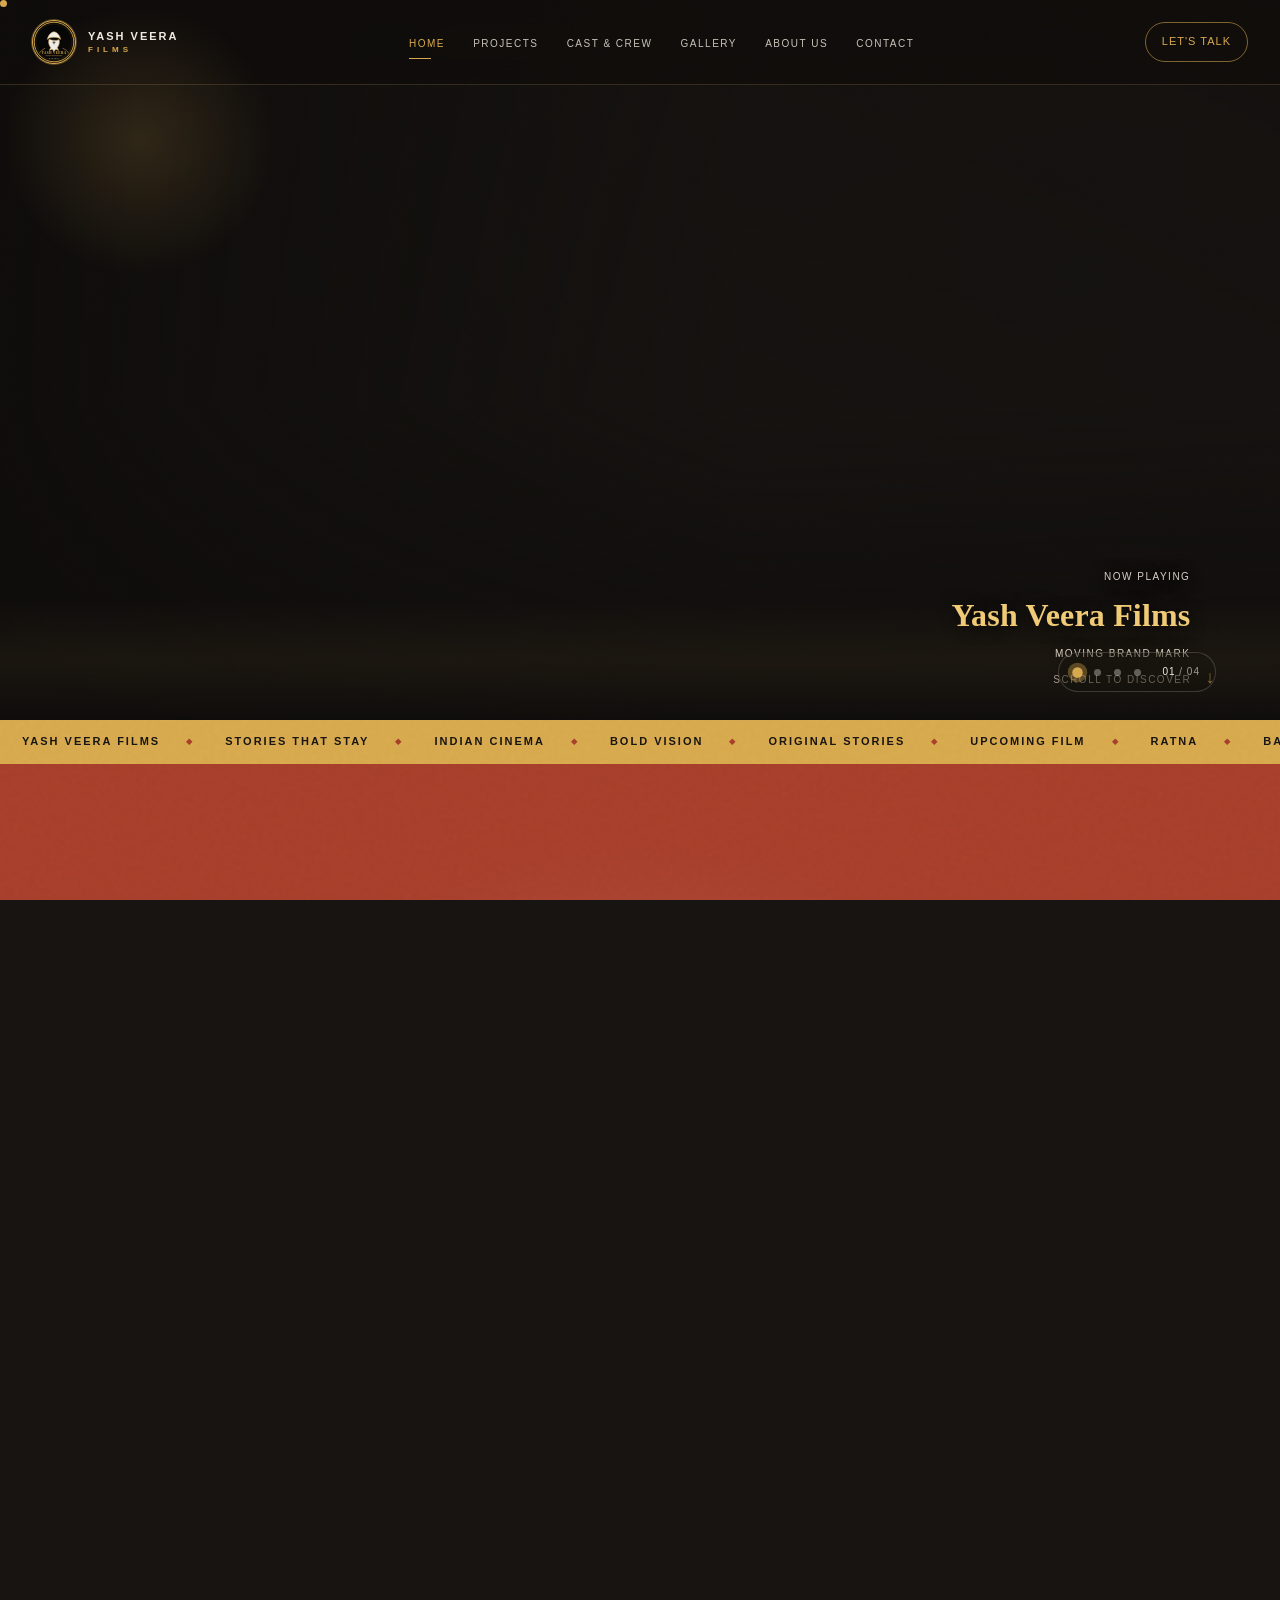
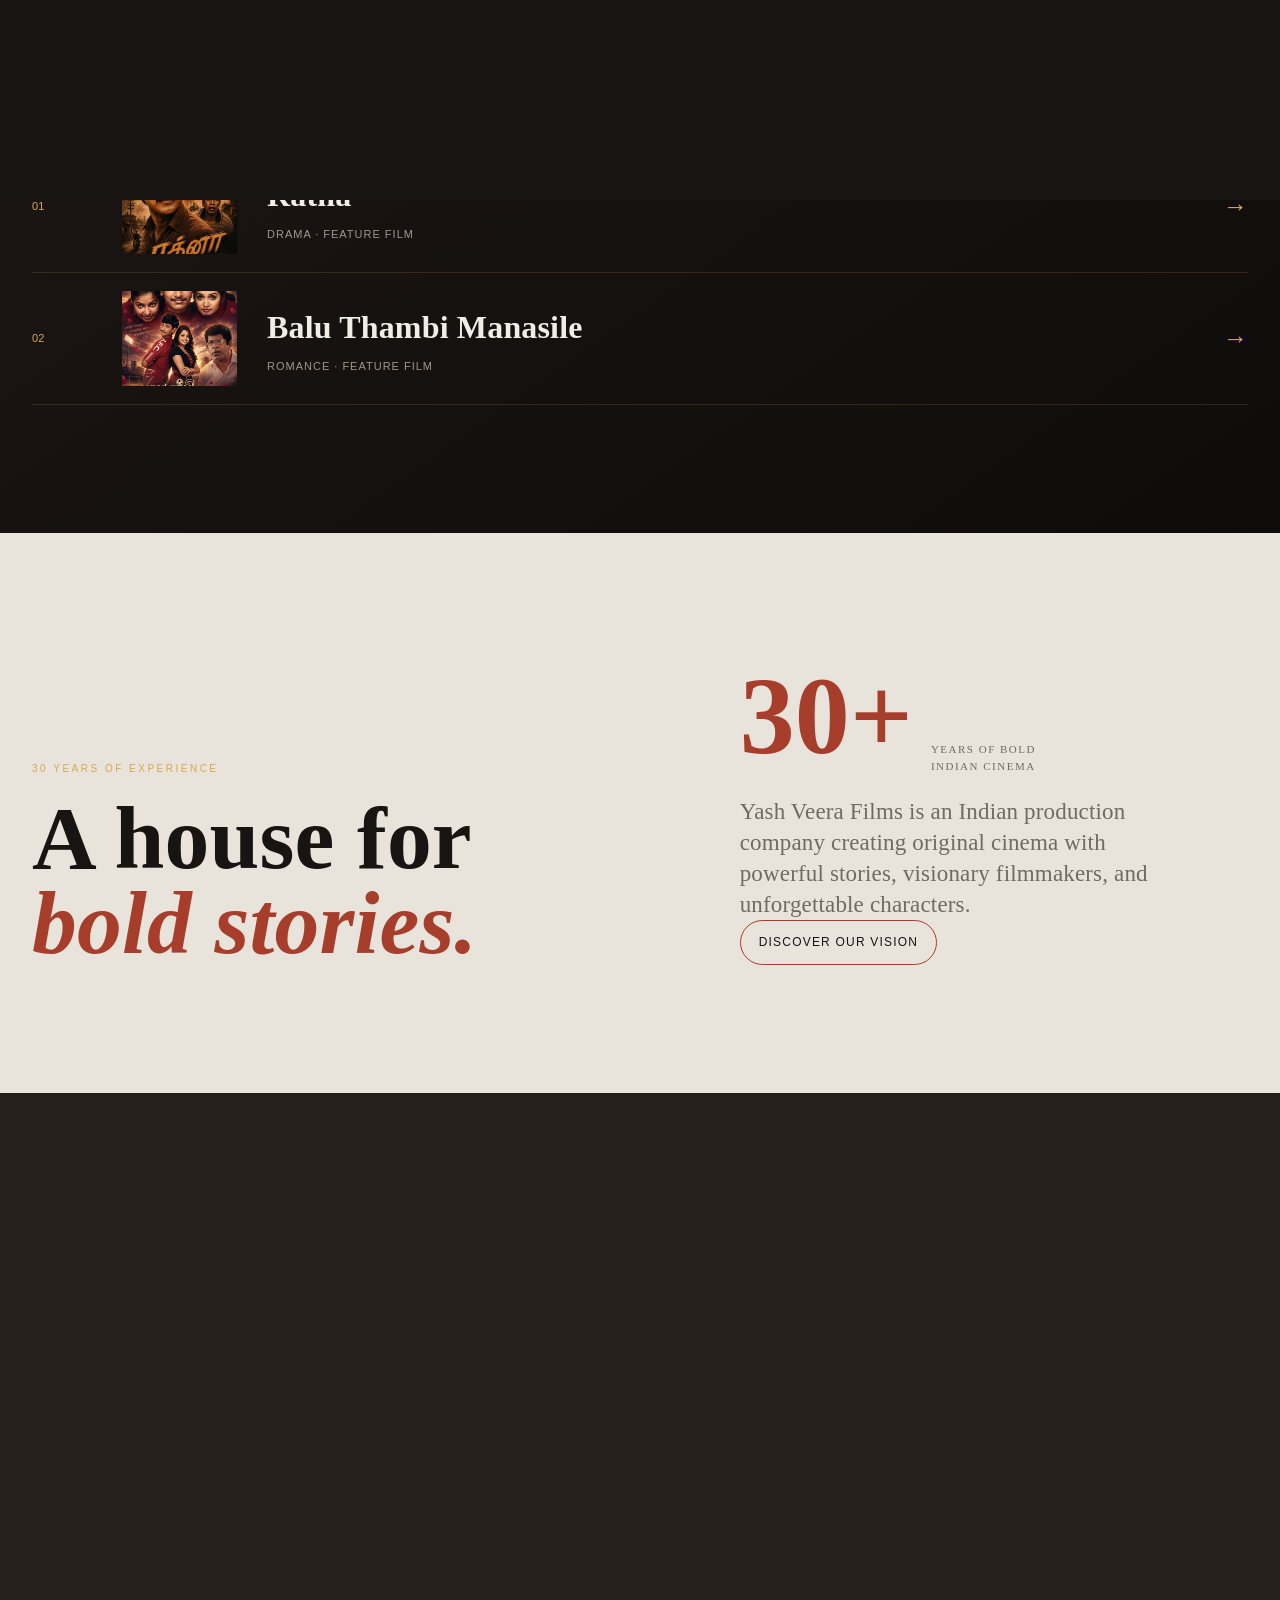
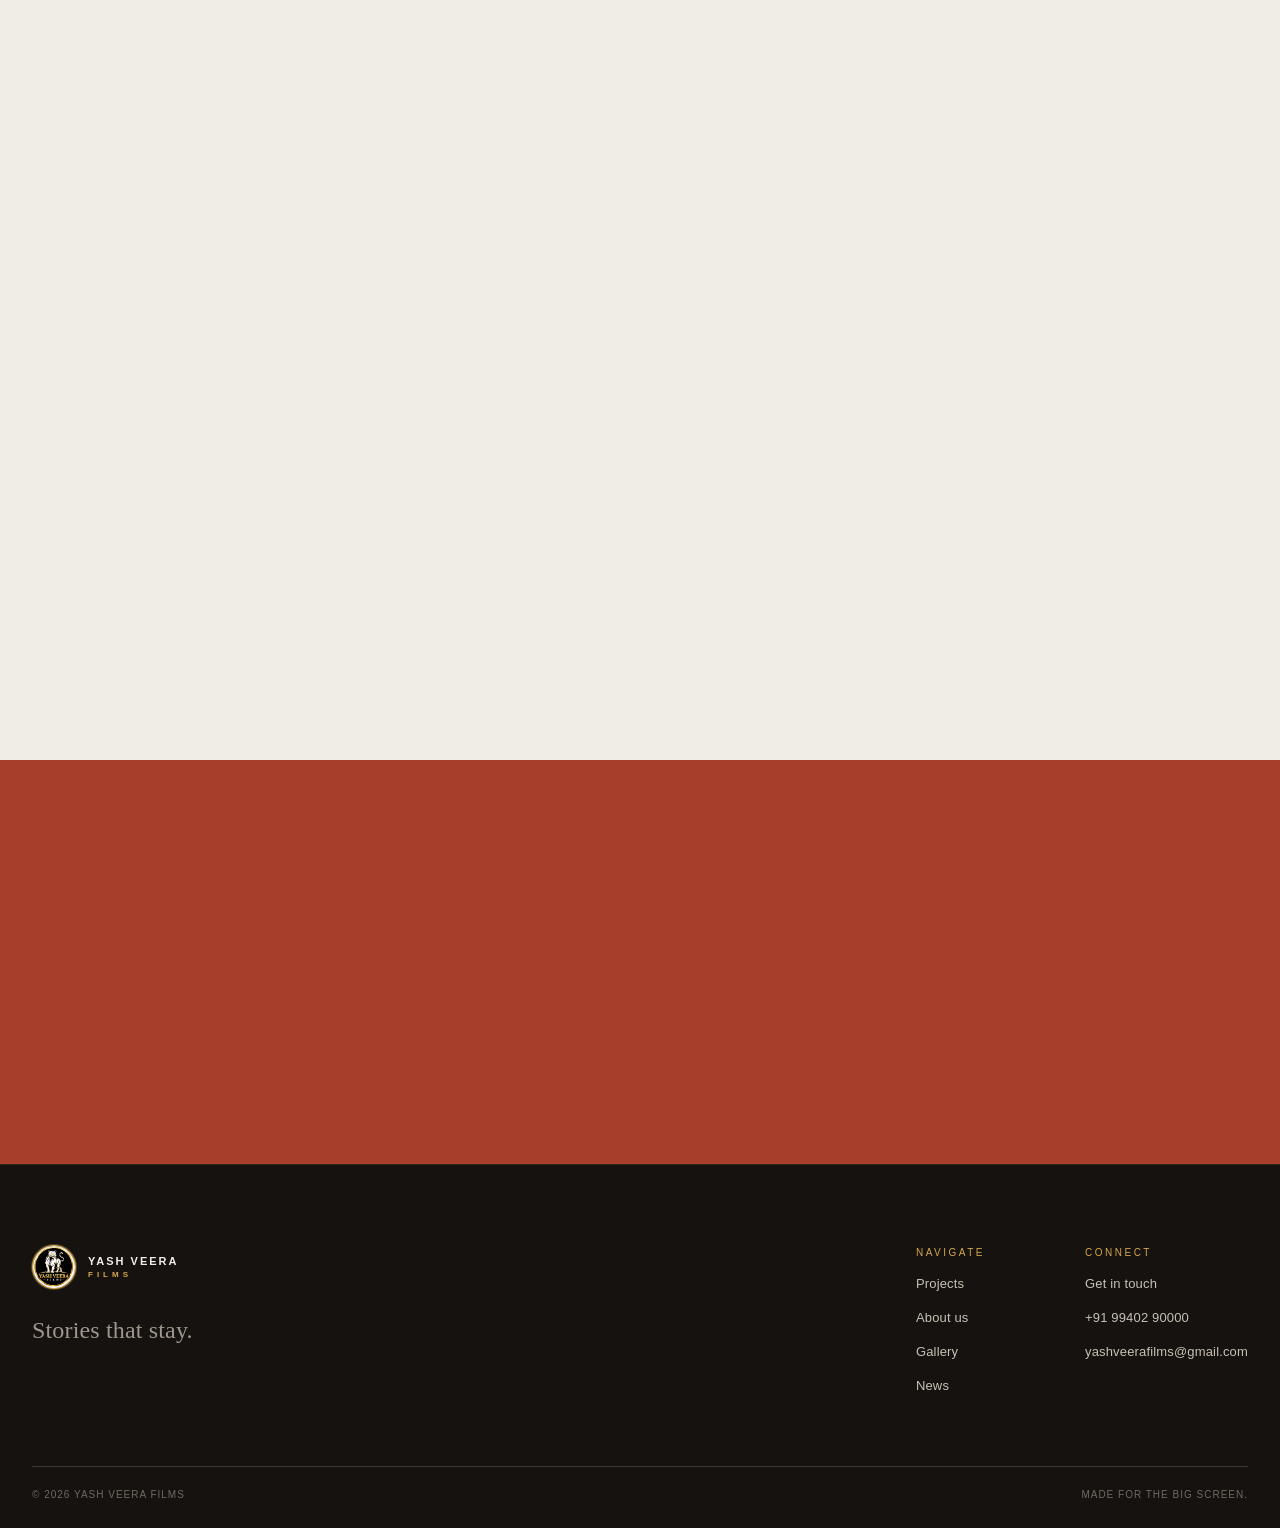
==== commit 92406c3b: "Clean unwanted symbols from website Co-authored-by: Copilot <223556219+Copilot@users.noreply.github." ====
--- a/index.html
+++ b/index.html
@@ -1,42 +1,42 @@
-﻿<!DOCTYPE html>
+<!DOCTYPE html>
 <html lang="en">
 <head>
     <meta charset="UTF-8">
     <meta name="viewport" content="width=device-width, initial-scale=1.0">
     <meta http-equiv="Content-Security-Policy" content="default-src 'self'; connect-src 'self' https://api.web3forms.com; style-src 'self' 'unsafe-inline' https://fonts.googleapis.com; font-src 'self' https://fonts.gstatic.com; img-src 'self' data:; media-src 'self'; script-src 'self' 'unsafe-inline';">
     <meta name="referrer" content="strict-origin-when-cross-origin">
-    <!-- â•â•â• PRIMARY SEO â•â•â• -->
+    <!-- === PRIMARY SEO === -->
     <title>Yash Veera Films | #1 Indian Film Production Company Chennai | Pyarelal Gundecha</title>
-    <meta name="description" content="Yash Veera Films â€” India's bold film production company founded by Pyarelal Gundecha, Chennai. Producing Tamil & Pan-India blockbusters: upcoming film (2026), Ratna, Balu Thambi Manasile, Expected ft. Esther Anil. Stories that stay.">
+    <meta name="description" content="Yash Veera Films — India's bold film production company founded by Pyarelal Gundecha, Chennai. Producing Tamil & Pan-India blockbusters: upcoming film (2026), Ratna, Balu Thambi Manasile, Expected ft. Esther Anil. Stories that stay.">
     <meta name="keywords" content="Indian film production company, film production company India, Tamil film production company Chennai, best film production company India, top film production company India, Yash Veera Films, yashveerafilms, Pyarelal Gundecha, Pyarelal Gundecha producer Chennai, Pan-India film producer, Tamil film producer, Tamil Film Producers Council, IMPPA member, upcoming film film 2026, Expected film Esther Anil, Ratna Tamil film 1998, Balu Thambi Manasile, Sanjay Kapoor film 2026, Vairamuthu lyricist, Vijay Shankar music director, the director director, Garudavega Anji cinematographer, Esther Anil new film, Spencer Plaza Chennai production house, Indian cinema 2026, Pan India films, stories that stay">
     <meta name="author" content="Yash Veera Films">
     <meta name="robots" content="index, follow, max-snippet:-1, max-image-preview:large, max-video-preview:-1">
     <meta name="googlebot" content="index, follow, max-snippet:-1, max-image-preview:large, max-video-preview:-1">
-    <!-- â•â•â• GEO â•â•â• -->
+    <!-- === GEO === -->
     <meta name="geo.region" content="IN-TN">
     <meta name="geo.placename" content="Chennai, Tamil Nadu, India">
     <meta name="geo.position" content="13.0613;80.2733">
     <meta name="ICBM" content="13.0613, 80.2733">
-    <!-- â•â•â• OPEN GRAPH â•â•â• -->
+    <!-- === OPEN GRAPH === -->
     <meta property="og:title" content="Yash Veera Films | Indian Film Production Company | Chennai">
-    <meta property="og:description" content="Yash Veera Films â€” leading Indian film production company founded by Pyarelal Gundecha, producing bold Tamil & Pan-India feature films. Stories that stay.">
+    <meta property="og:description" content="Yash Veera Films — leading Indian film production company founded by Pyarelal Gundecha, producing bold Tamil & Pan-India feature films. Stories that stay.">
     <meta property="og:image" content="https://yashveerafilms.com/assets/images/brand/yash-veera-films-logo.webp">
     <meta property="og:image:width" content="1200">
     <meta property="og:image:height" content="630">
-    <meta property="og:image:alt" content="Yash Veera Films â€” Indian Film Production Company, Chennai">
+    <meta property="og:image:alt" content="Yash Veera Films — Indian Film Production Company, Chennai">
     <meta property="og:type" content="website">
     <meta property="og:site_name" content="Yash Veera Films">
     <meta property="og:locale" content="en_IN">
     <meta property="og:url" content="https://yashveerafilms.com/">
-    <!-- â•â•â• TWITTER â•â•â• -->
+    <!-- === TWITTER === -->
     <meta name="twitter:card" content="summary_large_image">
     <meta name="twitter:site" content="@yashveerafilms">
     <meta name="twitter:title" content="Yash Veera Films | Indian Film Production Company | Chennai">
-    <meta name="twitter:description" content="Yash Veera Films â€” leading Indian film production company founded by Pyarelal Gundecha. Bold Tamil & Pan-India cinema.">
+    <meta name="twitter:description" content="Yash Veera Films — leading Indian film production company founded by Pyarelal Gundecha. Bold Tamil & Pan-India cinema.">
     <meta name="twitter:image" content="https://yashveerafilms.com/assets/images/brand/yash-veera-films-logo.webp">
     <meta name="twitter:image:alt" content="Yash Veera Films logo">
     <link rel="canonical" href="https://yashveerafilms.com/">
-    <!-- â•â•â• STRUCTURED DATA â•â•â• -->
+    <!-- === STRUCTURED DATA === -->
     <script type="application/ld+json">
     {
       "@context": "https://schema.org",
@@ -54,7 +54,7 @@
             "height": 400
           },
           "image": "https://yashveerafilms.com/assets/images/brand/yash-veera-films-logo.webp",
-          "description": "Yash Veera Films is a leading Indian film production company founded by Pyarelal Gundecha in Chennai. We produce bold Tamil and Pan-India feature films â€” stories that stay.",
+          "description": "Yash Veera Films is a leading Indian film production company founded by Pyarelal Gundecha in Chennai. We produce bold Tamil and Pan-India feature films — stories that stay.",
           "foundingDate": "1994",
           "numberOfEmployees": {"@type": "QuantitativeValue", "value": 30},
           "founder": {
@@ -111,7 +111,7 @@
           "@id": "https://yashveerafilms.com/#website",
           "url": "https://yashveerafilms.com",
           "name": "Yash Veera Films",
-          "description": "Official website of Yash Veera Films â€” Indian film production company, Chennai",
+          "description": "Official website of Yash Veera Films — Indian film production company, Chennai",
           "publisher": {"@id": "https://yashveerafilms.com/#organization"},
           "inLanguage": "en-IN",
           "potentialAction": {
@@ -127,7 +127,7 @@
           "name": "Yash Veera Films | #1 Indian Film Production Company Chennai",
           "isPartOf": {"@id": "https://yashveerafilms.com/#website"},
           "about": {"@id": "https://yashveerafilms.com/#organization"},
-          "description": "Yash Veera Films â€” India's bold film production company producing Tamil and Pan-India cinema from Chennai.",
+          "description": "Yash Veera Films — India's bold film production company producing Tamil and Pan-India cinema from Chennai.",
           "breadcrumb": {
             "@type": "BreadcrumbList",
             "itemListElement": [{"@type": "ListItem", "position": 1, "name": "Home", "item": "https://yashveerafilms.com/"}]
@@ -146,7 +146,7 @@
             {
               "@type": "Question",
               "name": "What films has Yash Veera Films produced?",
-              "acceptedAnswer": {"@type": "Answer", "text": "Yash Veera Films has produced Tamil and Pan-India feature films including Ratna (1998), upcoming film (2026 â€” starring Sanjay Kapoor), Balu Thambi Manasile, and the upcoming Expected starring Esther Anil."}
+              "acceptedAnswer": {"@type": "Answer", "text": "Yash Veera Films has produced Tamil and Pan-India feature films including Ratna (1998), upcoming film (2026 — starring Sanjay Kapoor), Balu Thambi Manasile, and the upcoming Expected starring Esther Anil."}
             },
             {
               "@type": "Question",
@@ -233,23 +233,23 @@
                         </video>
                     </div>
                     <div class="hero-slide" data-title="On set" data-credit="A world in the making">
-                        <img src="assets/images/hero/slider2.webp" alt="On set â€” Yash Veera Films production still from upcoming Indian cinema project">
+                        <img src="assets/images/hero/slider2.webp" alt="On set — Yash Veera Films production still from upcoming Indian cinema project">
                     </div>
                     <div class="hero-slide" data-title="" data-credit="Stories that stay">
-                        <img src="assets/images/hero/slider3.webp" alt="Behind the scenes â€” Yash Veera Films Indian film production, stories that stay">
+                        <img src="assets/images/hero/slider3.webp" alt="Behind the scenes — Yash Veera Films Indian film production, stories that stay">
                     </div>
                 </div>
             </div>
 
-            <!-- Hero copy â€” hidden on mobile via CSS -->
+            <!-- Hero copy — hidden on mobile via CSS -->
             <div class="hero-copy" id="hero-copy">
-                <p class="eyebrow hero-eyebrow">Indian Cinema Â· Est. 1994</p>
+                <p class="eyebrow hero-eyebrow">Indian Cinema · Est. 1994</p>
                 <h1 class="hero-headline">
                     <span class="hero-line" data-line="0">Stories</span>
                     <span class="hero-line" data-line="1">That <em>Stay.</em></span>
                 </h1>
                 <p class="hero-intro hero-intro-anim">Bold stories. Visionary filmmakers.<br>Cinema that leaves a mark.</p>
-                <a class="text-link hero-cta-anim" href="projects.html">Explore our films <span>â†’</span></a>
+                <a class="text-link hero-cta-anim" href="projects.html">Explore our films <span>→</span></a>
             </div>
 
             <!-- Film label top-right -->
@@ -267,28 +267,28 @@
                 <button class="hero-dot" data-slide="3" aria-label="Show production image 2"></button>
                 <span class="hero-counter">01 <i>/ 04</i></span>
             </div>
-            <div class="hero-scroll">Scroll to discover <span>â†“</span></div>
+            <div class="hero-scroll">Scroll to discover <span>↓</span></div>
             <div class="hero-scanline" aria-hidden="true"></div>
         </section>
 
         <div class="marquee-strip" aria-hidden="true">
             <div class="marquee-track">
-                <span>Yash Veera Films</span><span class="marquee-dot">â—†</span>
-                <span>Stories That Stay</span><span class="marquee-dot">â—†</span>
-                <span>Indian Cinema</span><span class="marquee-dot">â—†</span>
-                <span>Bold Vision</span><span class="marquee-dot">â—†</span>
-                <span>Original Stories</span><span class="marquee-dot">â—†</span>
-                <span>upcoming film</span><span class="marquee-dot">â—†</span>
-                <span>Ratna</span><span class="marquee-dot">â—†</span>
-                <span>Balu Thambi Manasile</span><span class="marquee-dot">â—†</span>
-                <span>Yash Veera Films</span><span class="marquee-dot">â—†</span>
-                <span>Stories That Stay</span><span class="marquee-dot">â—†</span>
-                <span>Indian Cinema</span><span class="marquee-dot">â—†</span>
-                <span>Bold Vision</span><span class="marquee-dot">â—†</span>
-                <span>Original Stories</span><span class="marquee-dot">â—†</span>
-                <span>upcoming film</span><span class="marquee-dot">â—†</span>
-                <span>Ratna</span><span class="marquee-dot">â—†</span>
-                <span>Balu Thambi Manasile</span><span class="marquee-dot">â—†</span>
+                <span>Yash Veera Films</span><span class="marquee-dot">◆</span>
+                <span>Stories That Stay</span><span class="marquee-dot">◆</span>
+                <span>Indian Cinema</span><span class="marquee-dot">◆</span>
+                <span>Bold Vision</span><span class="marquee-dot">◆</span>
+                <span>Original Stories</span><span class="marquee-dot">◆</span>
+                <span>upcoming film</span><span class="marquee-dot">◆</span>
+                <span>Ratna</span><span class="marquee-dot">◆</span>
+                <span>Balu Thambi Manasile</span><span class="marquee-dot">◆</span>
+                <span>Yash Veera Films</span><span class="marquee-dot">◆</span>
+                <span>Stories That Stay</span><span class="marquee-dot">◆</span>
+                <span>Indian Cinema</span><span class="marquee-dot">◆</span>
+                <span>Bold Vision</span><span class="marquee-dot">◆</span>
+                <span>Original Stories</span><span class="marquee-dot">◆</span>
+                <span>upcoming film</span><span class="marquee-dot">◆</span>
+                <span>Ratna</span><span class="marquee-dot">◆</span>
+                <span>Balu Thambi Manasile</span><span class="marquee-dot">◆</span>
             </div>
         </div>
 
@@ -313,14 +313,14 @@
                 <a class="film-row" href="projects.html">
                     <span class="film-no">01</span>
                     <img loading="lazy" src="assets/images/films/ratna-poster.webp" alt="Ratna film poster">
-                    <div><h3>Ratna</h3><p>Drama Â· Feature film</p></div>
-                    <span class="film-arrow">â†’</span>
+                    <div><h3>Ratna</h3><p>Drama · Feature film</p></div>
+                    <span class="film-arrow">→</span>
                 </a>
                 <a class="film-row" href="projects.html">
                     <span class="film-no">02</span>
                     <img loading="lazy" src="assets/images/films/balu-thambi-manasile-poster.webp" alt="Balu Thambi Manasile film poster">
-                    <div><h3>Balu Thambi Manasile</h3><p>Romance Â· Feature film</p></div>
-                    <span class="film-arrow">â†’</span>
+                    <div><h3>Balu Thambi Manasile</h3><p>Romance · Feature film</p></div>
+                    <span class="film-arrow">→</span>
                 </a>
             </div>
         </section>
@@ -395,14 +395,14 @@
             </div>
             <div class="journal-grid container reveal-stagger">
                 <article>
-                    <img loading="lazy" src="assets/images/films/ratna-poster.webp" alt="Ratna 1998 Tamil film poster â€” action drama directed by Ilanchezhiyan, starring Murali, produced by Yash Veera Films">
-                    <p class="eyebrow">Behind the scenes Â· 12.08.24</p>
+                    <img loading="lazy" src="assets/images/films/ratna-poster.webp" alt="Ratna 1998 Tamil film poster — action drama directed by Ilanchezhiyan, starring Murali, produced by Yash Veera Films">
+                    <p class="eyebrow">Behind the scenes · 12.08.24</p>
                     <h3>Finding the heart of Ratna</h3>
                     <a href="gallery.html" class="read-more">Read story</a>
                 </article>
                 <article>
-                    <img loading="lazy" src="assets/images/films/balu-thambi-manasile-poster.webp" alt="Balu Thambi Manasile Tamil romance film poster â€” produced by Yash Veera Films, Pyarelal Gundecha">
-                    <p class="eyebrow">Production notes Â· 04.06.24</p>
+                    <img loading="lazy" src="assets/images/films/balu-thambi-manasile-poster.webp" alt="Balu Thambi Manasile Tamil romance film poster — produced by Yash Veera Films, Pyarelal Gundecha">
+                    <p class="eyebrow">Production notes · 04.06.24</p>
                     <h3>When a frame starts to feel like home</h3>
                     <a href="gallery.html" class="read-more">Read story</a>
                 </article>
@@ -446,7 +446,7 @@
             </div>
         </div>
         <div class="container footer-bottom">
-            <span>Â© 2026 Yash Veera Films</span>
+            <span>© 2026 Yash Veera Films</span>
             <span>Made for the big screen.</span>
         </div>
     </footer>
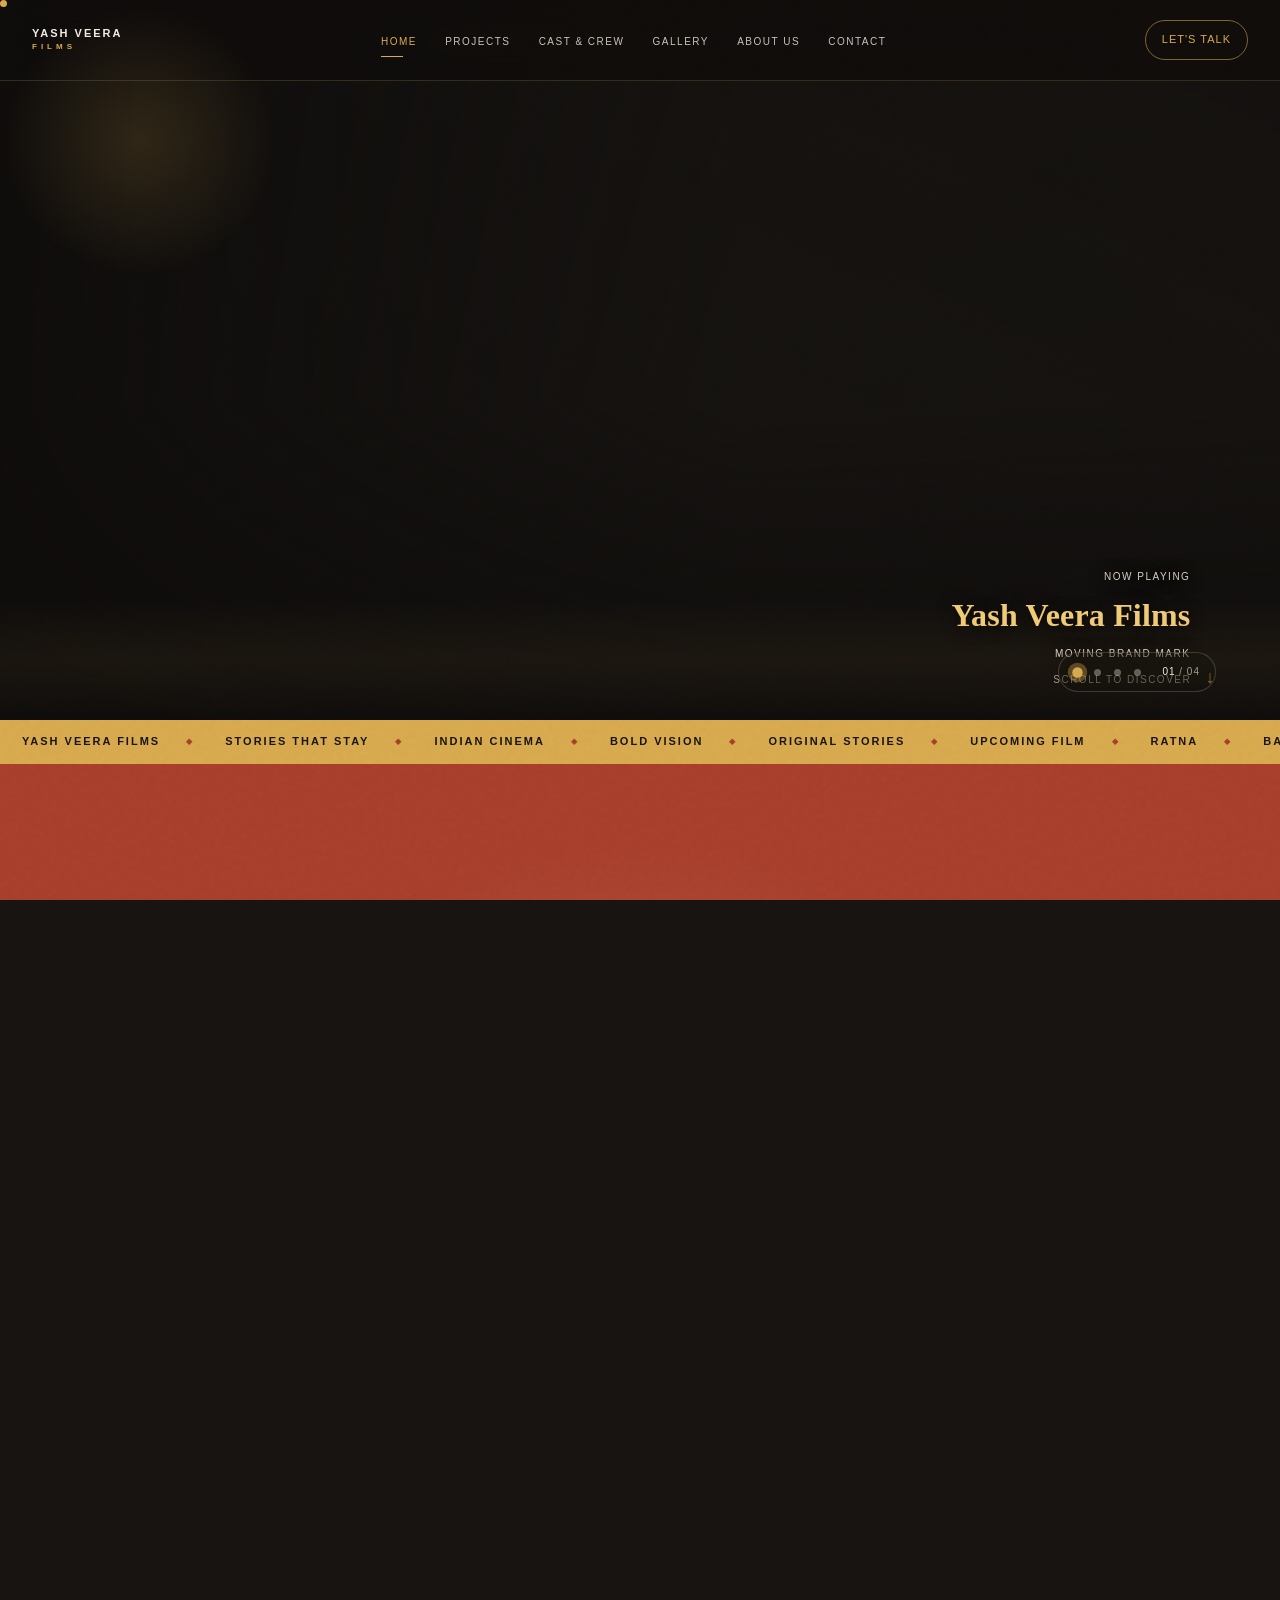
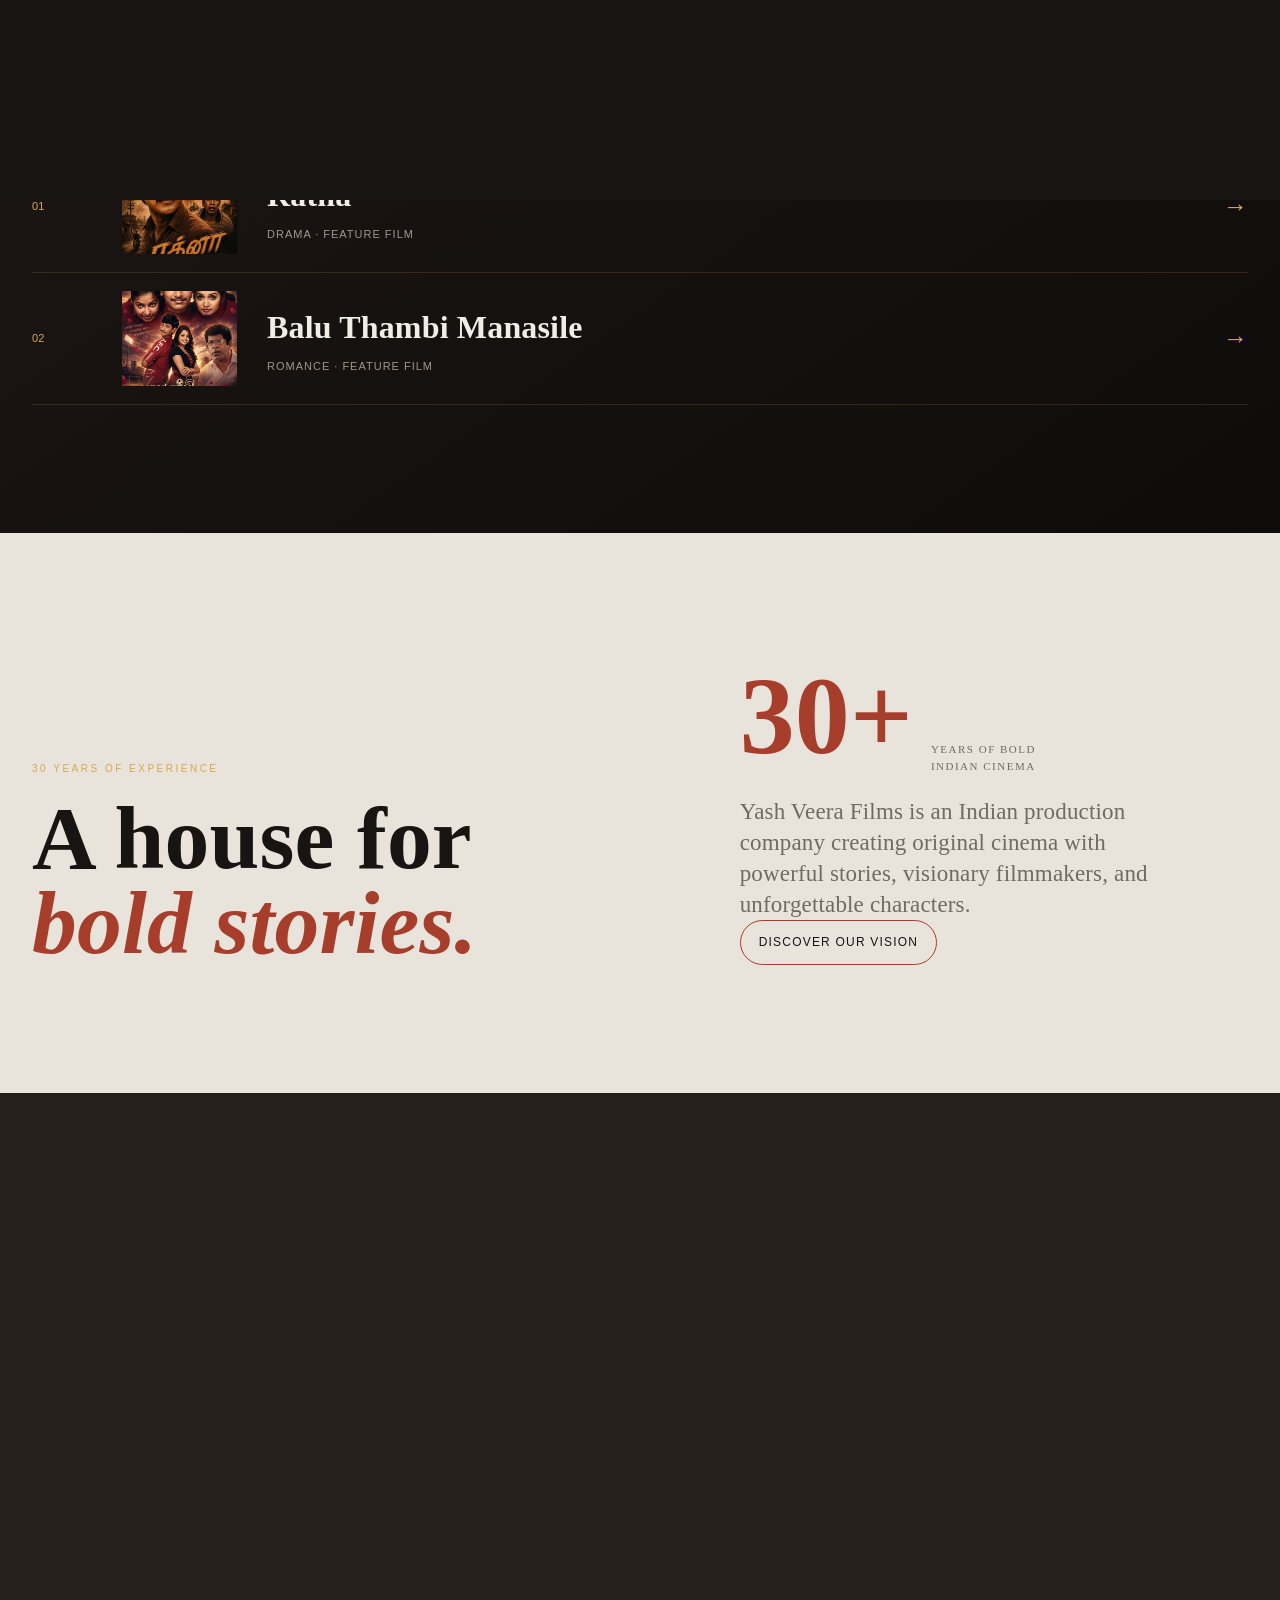
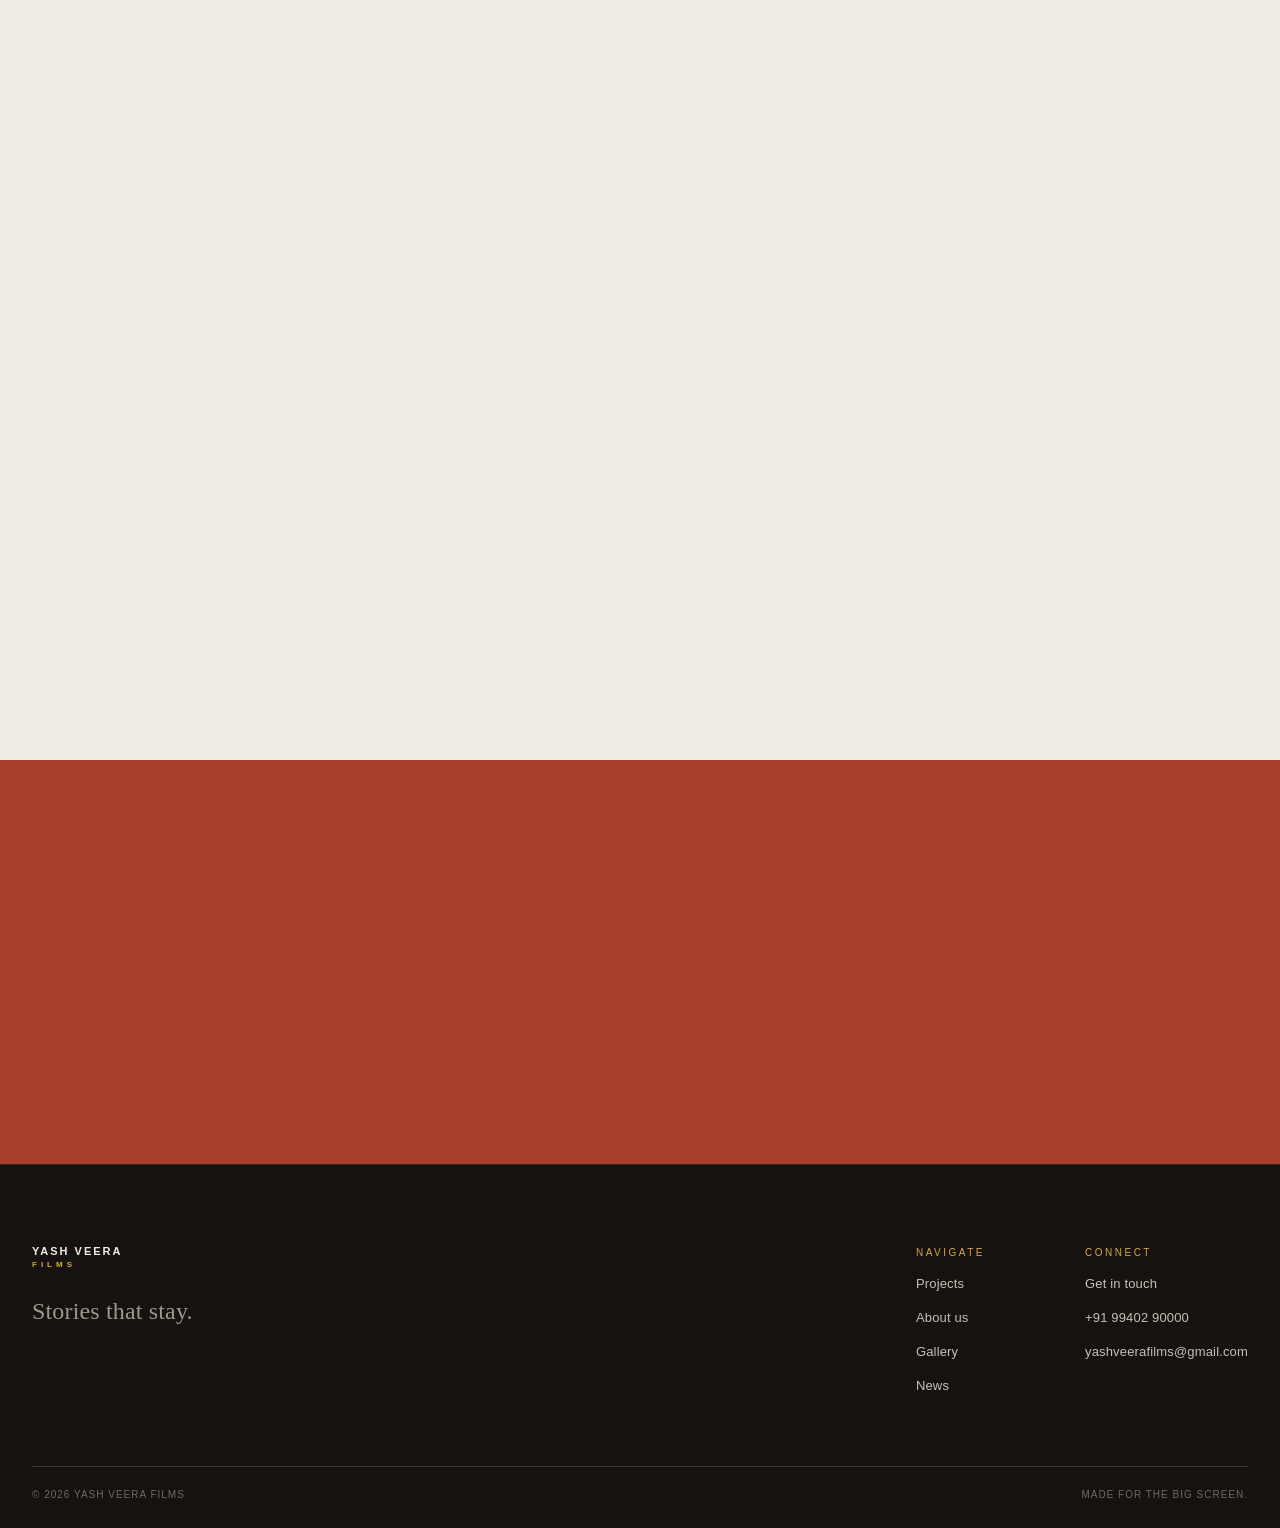
==== commit 552a33c8: "Remove unwanted circular logo Co-authored-by: Copilot <223556219+Copilot@users.noreply.github.com>" ====
--- a/index.html
+++ b/index.html
@@ -200,9 +200,6 @@
     <nav id="navbar" class="navbar">
         <div class="nav-container">
             <a href="index.html" class="logo" aria-label="Yash Veera Films home">
-                <video class="brand-logo" autoplay muted loop playsinline poster="assets/images/brand/logo.svg" aria-label="Yash Veera Films logo">
-                    <source src="assets/video/logo-video.mp4" type="video/mp4">
-                </video>
                 <strong>YASH VEERA<br><small>FILMS</small></strong>
             </a>
             <ul class="nav-links">
@@ -424,7 +421,7 @@
         <div class="container footer-top">
             <div class="footer-brand">
                 <a href="index.html" class="logo">
-                    <img loading="lazy" class="brand-logo" src="assets/images/brand/yash-veera-films-logo.webp" alt="Yash Veera Films logo">
+
                     <strong>YASH VEERA<br><small>FILMS</small></strong>
                 </a>
                 <p>Stories that stay.</p>
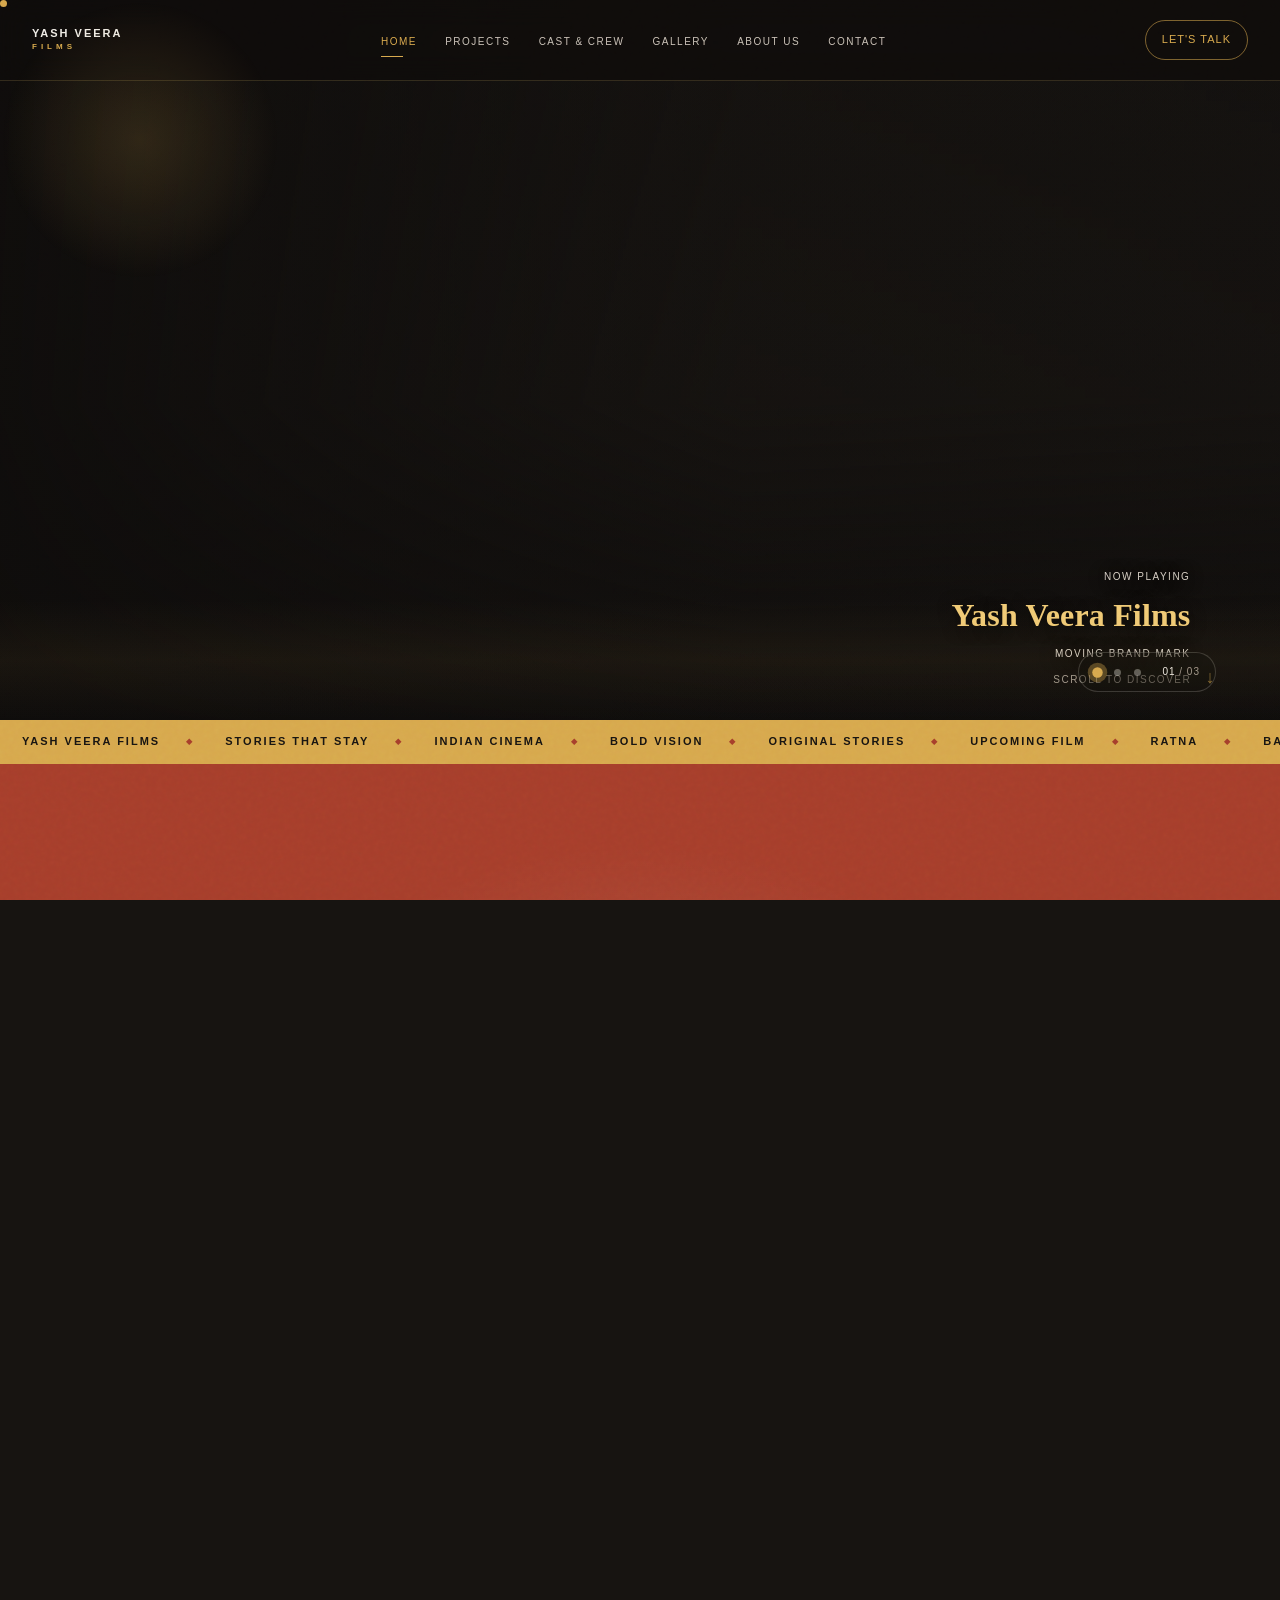
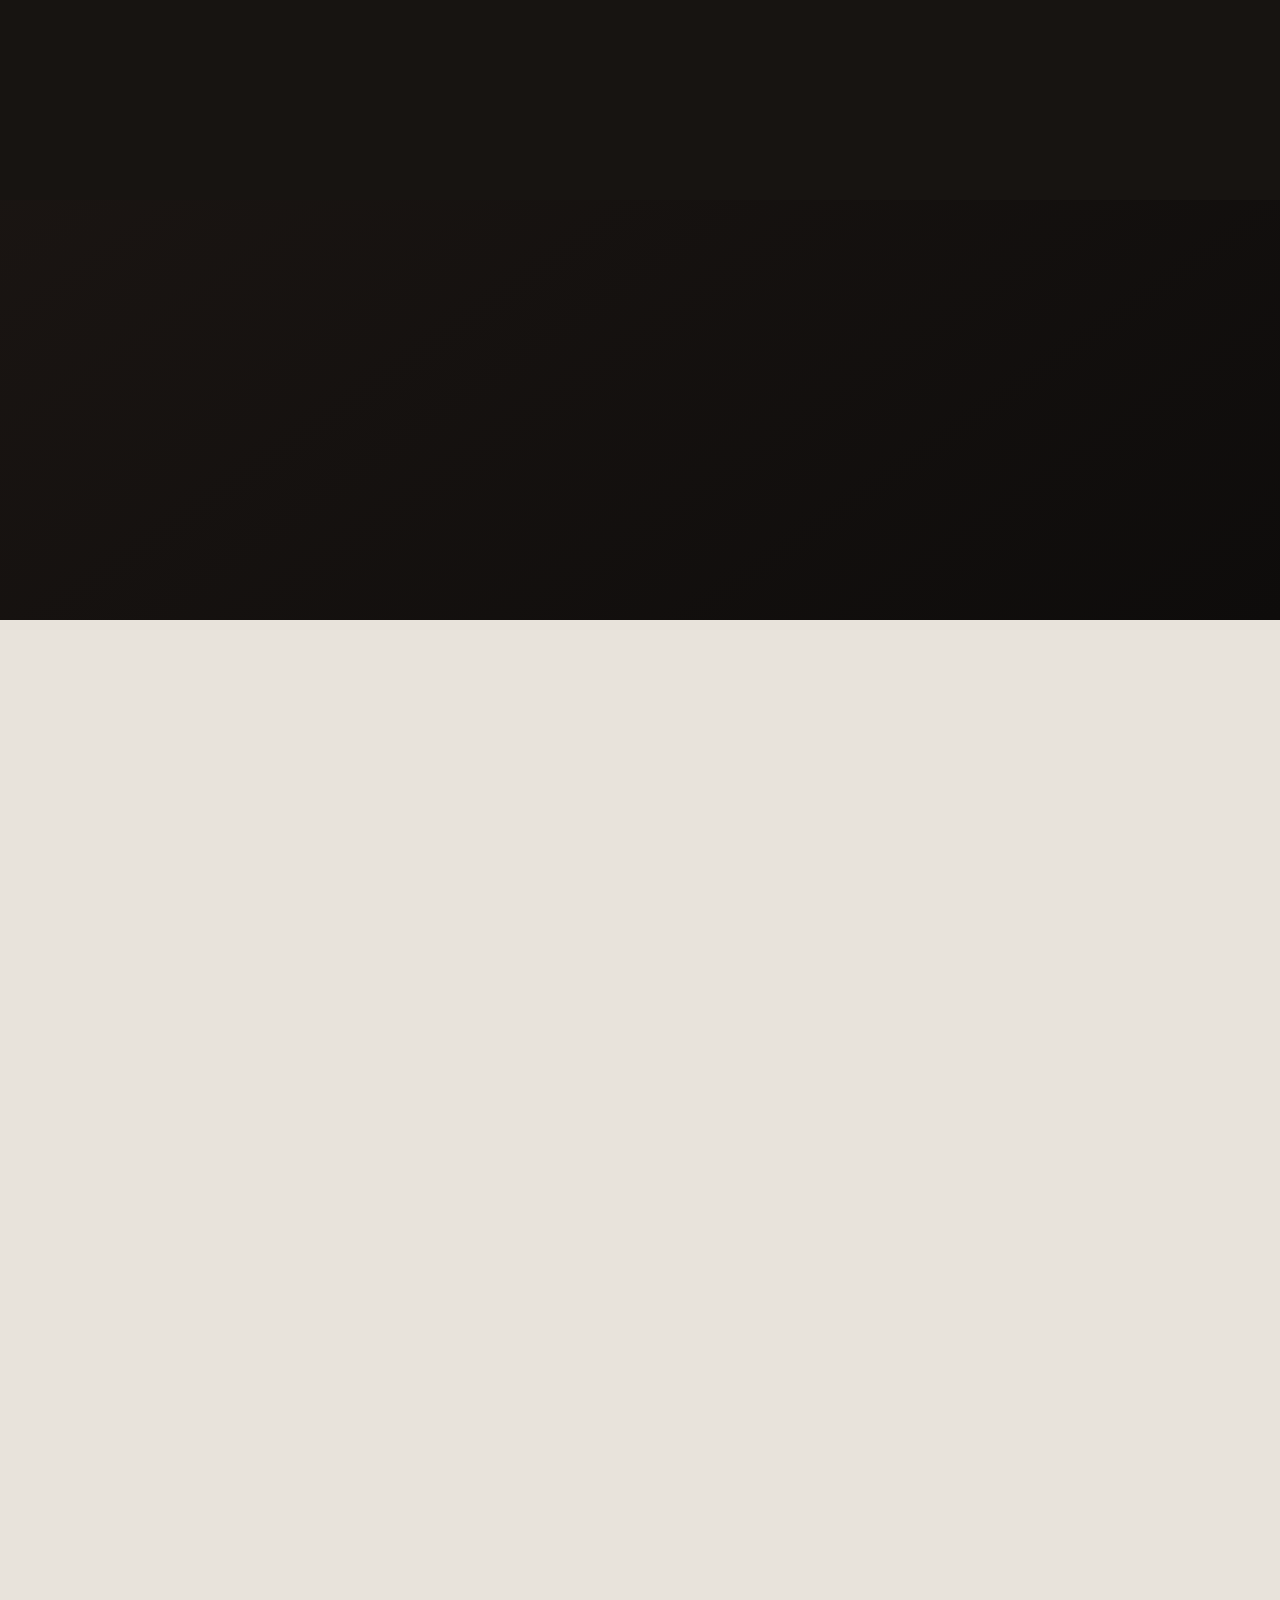
==== commit 0c3f08e1: "Remove logo from hero slider Co-authored-by: Copilot <223556219+Copilot@users.noreply.github.com>" ====
--- a/index.html
+++ b/index.html
@@ -170,7 +170,6 @@
     </script>
     <link rel="preconnect" href="https://fonts.googleapis.com">
     <link rel="preconnect" href="https://fonts.gstatic.com" crossorigin>
-    <link rel="preload" href="assets/video/logo-video.mp4" as="video" type="video/mp4">
     <link href="https://fonts.googleapis.com/css2?family=DM+Sans:wght@400;500;700&family=Playfair+Display:wght@600;700;800&display=swap" rel="stylesheet">
     <link rel="stylesheet" href="assets/css/styles.css">
     <link rel="icon" type="image/webp" href="assets/images/brand/favicon.webp">
@@ -224,11 +223,7 @@
                             <source src="assets/video/unexpected-motion-song.mp4" type="video/mp4">
                         </video>
                     </div>
-                    <div class="hero-slide" data-title="Yash Veera Films" data-credit="Moving brand mark">
-                        <video muted playsinline poster="assets/images/brand/logo.svg" aria-label="Yash Veera Films animated logo">
-                            <source src="assets/video/logo-video.mp4" type="video/mp4">
-                        </video>
-                    </div>
+
                     <div class="hero-slide" data-title="On set" data-credit="A world in the making">
                         <img src="assets/images/hero/slider2.webp" alt="On set — Yash Veera Films production still from upcoming Indian cinema project">
                     </div>
@@ -259,10 +254,9 @@
             <!-- Slide controls -->
             <div class="hero-controls" aria-label="Hero film slides">
                 <button class="hero-dot active" data-slide="0" aria-label="Show motion song"></button>
-                <button class="hero-dot" data-slide="1" aria-label="Show animated Yash Veera Films logo"></button>
-                <button class="hero-dot" data-slide="2" aria-label="Show production image 1"></button>
-                <button class="hero-dot" data-slide="3" aria-label="Show production image 2"></button>
-                <span class="hero-counter">01 <i>/ 04</i></span>
+                <button class="hero-dot" data-slide="1" aria-label="Show production image 1"></button>
+                <button class="hero-dot" data-slide="2" aria-label="Show production image 2"></button>
+                <span class="hero-counter">01 <i>/ 03</i></span>
             </div>
             <div class="hero-scroll">Scroll to discover <span>↓</span></div>
             <div class="hero-scanline" aria-hidden="true"></div>
